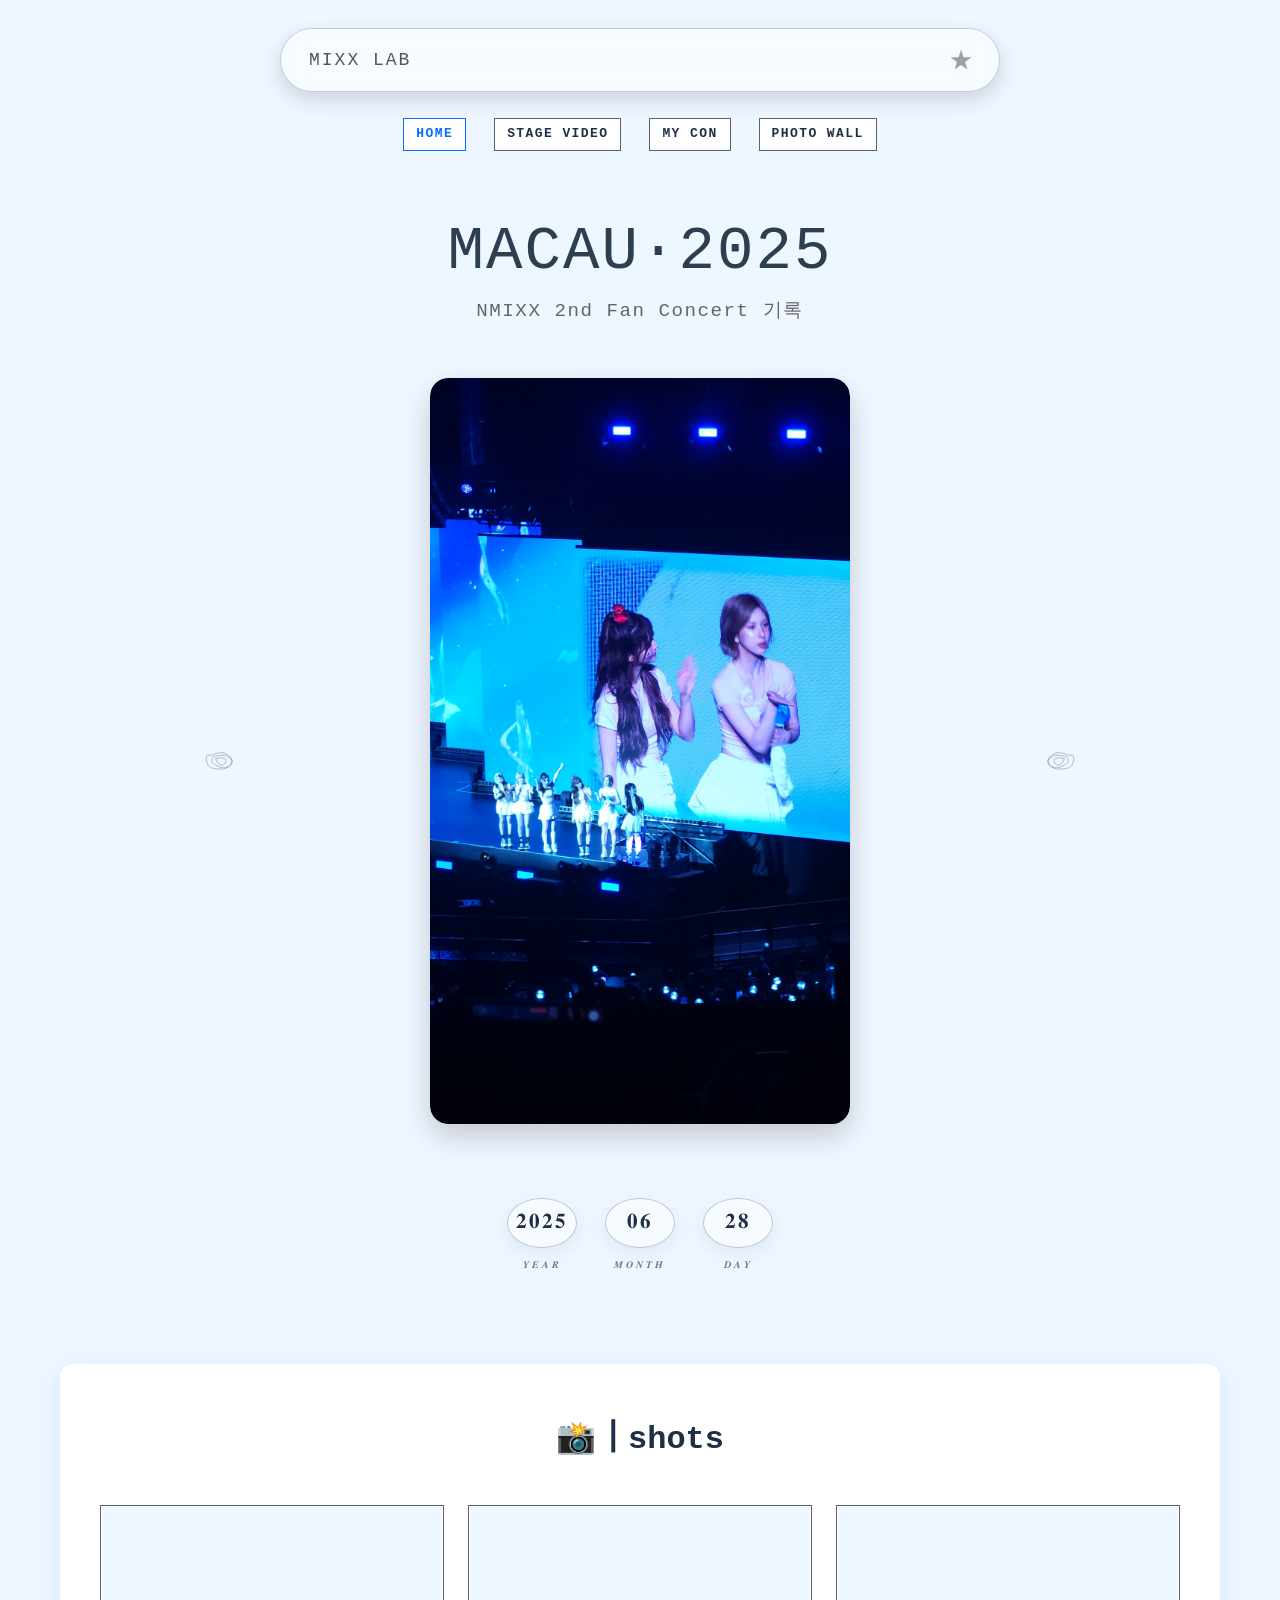
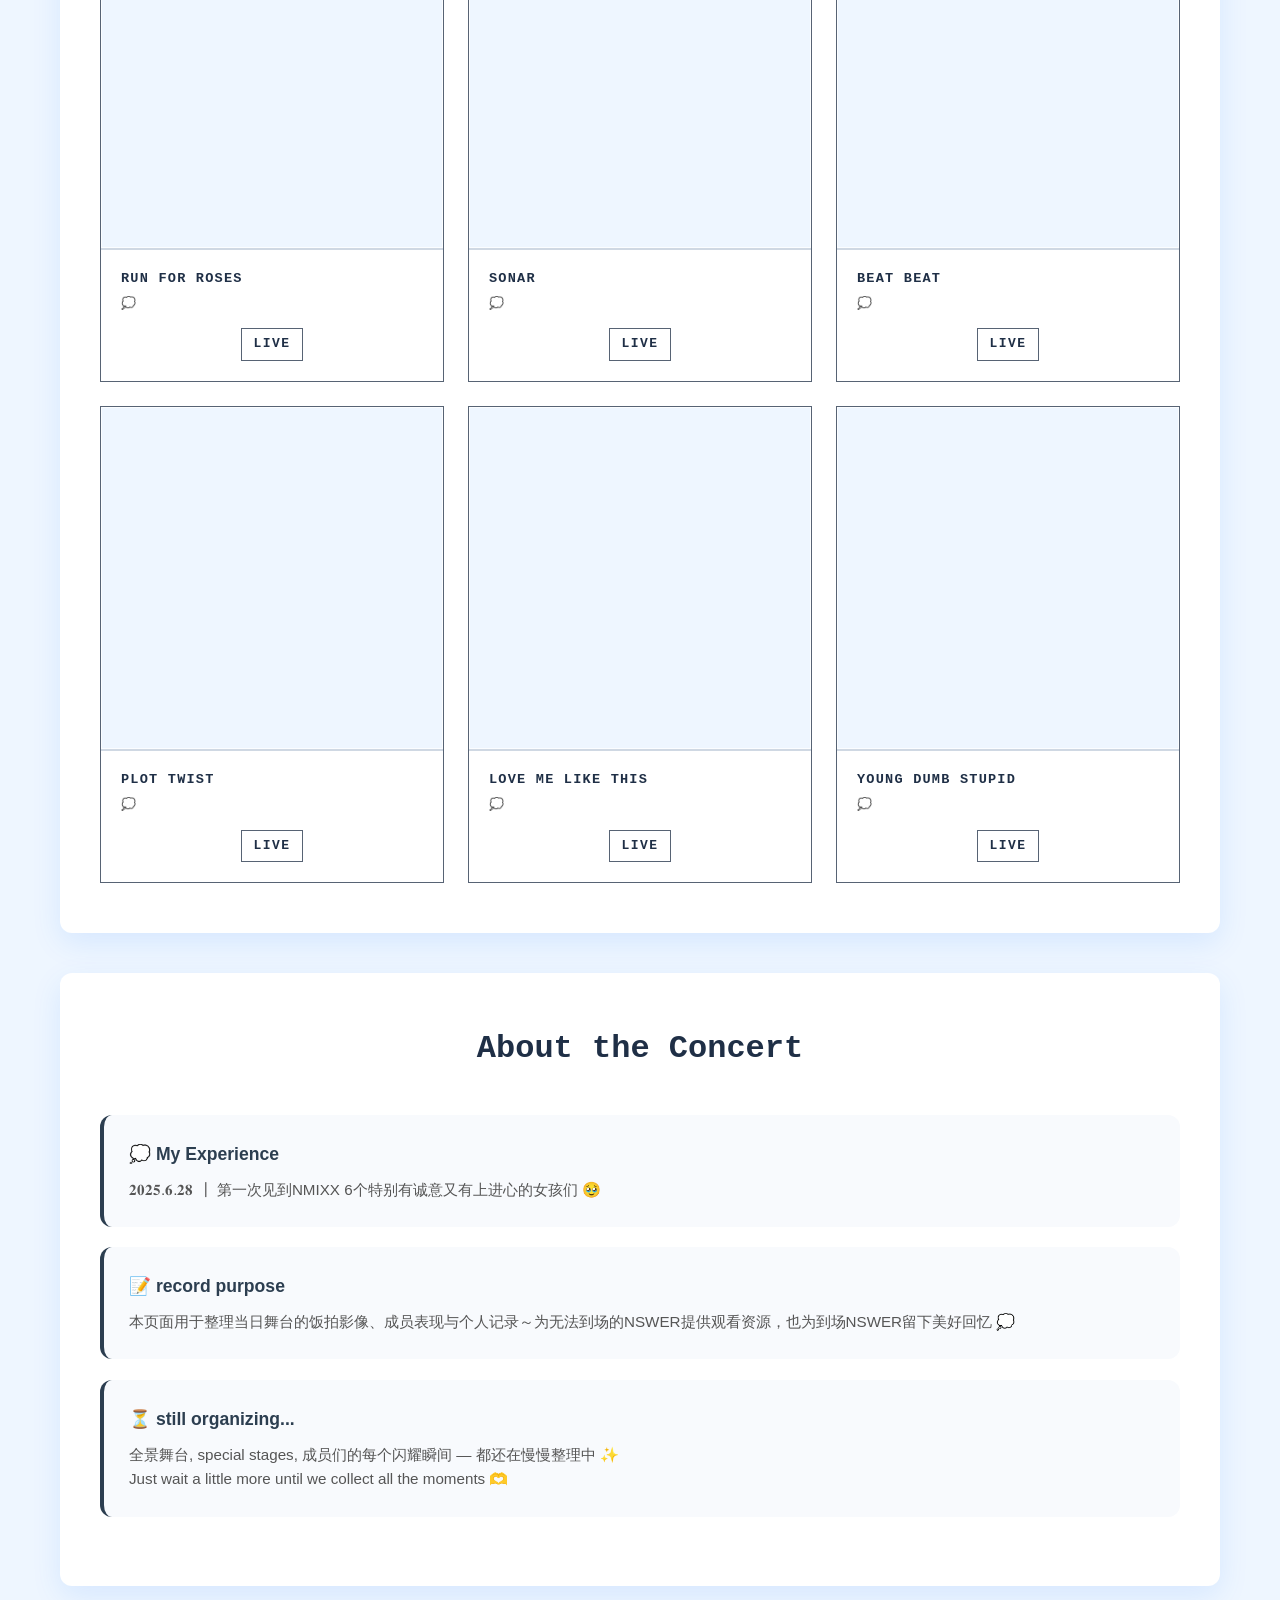
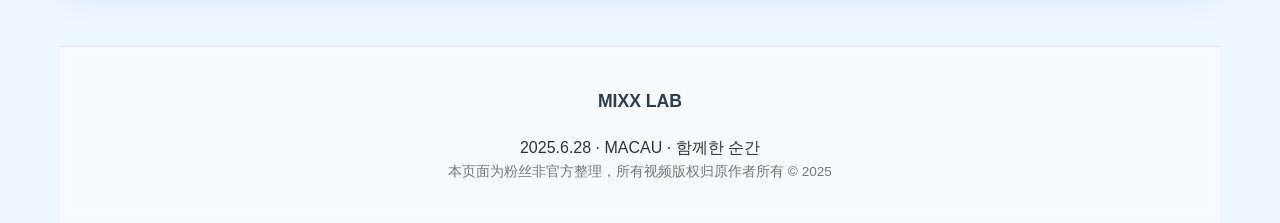
==== index.html @ 449053b1 "删除多余嵌套文件夹，文件已全部在根目录" ====
<!DOCTYPE html>
<html lang="zh-CN">
<head>
    <meta charset="UTF-8">
    <meta name="viewport" content="width=device-width, initial-scale=1.0">
    <meta name="description" content="NMIXX 2nd Fan Concert Macau 2025 - 饭拍影像记录">
    <title>NMIXX | 2nd Fan Concert Macau 2025 - 饭拍影像记录</title>
    <link rel="stylesheet" href="https://cdnjs.cloudflare.com/ajax/libs/font-awesome/6.4.0/css/all.min.css">
    <style>
       /* =========================
   ① 全局变量区（主题色 / 阴影 / 动画速度）
   作用：统一管理全站配色和常用参数
   改颜色、风格 → 先看这里
   ========================= */
:root {
    --primary-blue: #0b6cff;      /* 主蓝色（按钮 / 图标） */
    --secondary-blue: #39c6ff;    /* 辅助蓝（描边 / 高亮） */
    --light-blue: #eef6ff;        /* 页面背景浅蓝 */
    --dark-blue: #0847a3;         /* hover 深蓝 */
    --text-dark: #333;            /* 主文字色 */
    --text-medium: #555;          /* 次级文字 */
    --text-light: #777;           /* 说明文字 */
    --white: #ffffff;
    --gray-bg: #f8fafd;           /* 灰色卡片背景 */
    --border-radius: 12px;        /* 圆角统一值 */
    --box-shadow: 0 10px 30px rgba(11, 108, 255, 0.1);
    --transition: all 0.3s ease;  /* 动画统一速度 */
}

/* =========================
   ② 全局重置
   作用：清除浏览器默认 margin / padding
   ========================= */
* {
    margin: 0;
    padding: 0;
    box-sizing: border-box;
}

html {
    scroll-behavior: smooth;
}

/* =========================
   ③ 页面主容器
   作用：控制页面最大宽度 & 居中
   ========================= */
.container {
    max-width: 1200px;
    margin: 0 auto;
    padding: 0 20px;
}

/* =========================
   ④ body 基础样式
   作用：整站字体、背景色、行距
   ========================= */
body {
    font-family: "Segoe UI", "PingFang SC", "Microsoft YaHei", sans-serif;
    background-color: var(--light-blue);
    color: var(--text-dark);
    line-height: 1.6;
    overflow-x: hidden;
    -webkit-font-smoothing: antialiased;
    -moz-osx-font-smoothing: grayscale;
}

/* =========================
   ⑱ 顶部大图 Hero 区域
   对应 HTML：<div class="hero-nav">
   优化点：减少高度至120px, 移动端响应式调整
   ========================= */
.hero-nav {
    width: 100%;
    height: 120px;
    background-color: var(--light-blue);
    margin-bottom: -10px;
    display: flex;
    justify-content: center;
    align-items: center;
}

@media (max-width: 768px) {
    .hero-nav {
        height: 90px;
    }
}

@media (max-width: 480px) {
    .hero-nav {
        height: 80px;
    }
}

/* =========================
   ⑲ 图片里的"浏览器标题条"
   优化点：响应式宽度调整, 使用will-change优化动画性能
   ========================= */
.browser-bar {
    width: 720px;
    max-width: 90%;
    height: 64px;
    display: flex;
    align-items: center;
    justify-content: space-between;
    padding: 0 28px;
    background: rgba(255, 255, 255, 0.55);
    backdrop-filter: blur(14px);
    -webkit-backdrop-filter: blur(14px);
    border-radius: 999px;
    border: 1px solid rgba(120, 150, 190, 0.45);
    box-shadow:
        0 8px 20px rgba(0, 0, 0, 0.14),
        inset 0 1px 0 rgba(255, 255, 255, 0.65);
    position: relative;
    animation: bar-breathe 3s ease-in-out infinite;
    will-change: opacity, box-shadow;
}

@media (max-width: 768px) {
    .browser-bar {
        height: 56px;
        padding: 0 24px;
    }
}

@media (max-width: 480px) {
    .browser-bar {
        height: 48px;
        padding: 0 20px;
    }
}

.browser-bar::after {
    content: "★";
    font-size: 24px;
    position: absolute;
    right: 26px;
    top: 50%;
    transform: translateY(-50%);
    opacity: 0.55;
    color: #555;
    text-shadow:
        0 0 4px rgba(255,255,255,0.35),
        0 0 10px rgba(160,180,255,0.25);
    transition:
        opacity 0.18s ease,
        text-shadow 0.18s ease,
        filter 0.18s ease;
    will-change: opacity, text-shadow;
}

.browser-bar:hover::after {
    opacity: 0.95;
    filter: brightness(1.4) contrast(1.15);
    text-shadow:
        0 0 6px rgba(255,255,255,0.9),
        0 0 18px rgba(180,200,255,0.75);
}

.browser-text {
    font-family: 'Courier New', Consolas, monospace;
    font-size: 18px;
    letter-spacing: 2px;
    color: #555;
}

@media (max-width: 768px) {
    .browser-text {
        font-size: 16px;
        letter-spacing: 1.5px;
    }
}

@media (max-width: 480px) {
    .browser-text {
        font-size: 13px;
        letter-spacing: 1px;
    }
}

@keyframes bar-breathe {
    0% {
        opacity: 0.92;
        box-shadow:
            0 8px 20px rgba(0,0,0,0.15),
            inset 0 1px 0 rgba(255,255,255,0.6);
    }
    50% {
        opacity: 1;
        box-shadow:
            0 10px 28px rgba(0,0,0,0.22),
            inset 0 1px 0 rgba(255,255,255,0.8);
    }
    100% {
        opacity: 0.92;
        box-shadow:
            0 8px 20px rgba(0,0,0,0.15),
            inset 0 1px 0 rgba(255,255,255,0.6);
    }
}

/* =========================
   ⑥ 第二行导航栏（HOME / VIDEO / ABOUT）
   对应 HTML：<nav class="main-nav">
   优化点：添加sticky定位提高可用性, 简化冗余代码, 改进移动端交互
   ========================= */
.main-nav {
    width: 100%;
    background: transparent;          /* 彻底透明 */
    padding: 8px 0;
    position: sticky;
    top: 0;
    z-index: 100;
}

.nav-container {
    max-width: 800px;
    margin: 0 auto;
    padding: 0 20px;
}

.nav-menu {
    display: flex;
    justify-content: center;
    gap: 28px;
    list-style: none;
    margin: 0;
    padding: 0;
    flex-wrap: wrap;
}

@media (max-width: 768px) {
    .nav-menu {
        gap: 16px;
    }
}

@media (max-width: 480px) {
    .nav-menu {
        gap: 12px;
        justify-content: flex-start;
        overflow-x: auto;
        -webkit-overflow-scrolling: touch;
        padding: 0 8px;
    }
}

.nav-item {
    position: relative;
    flex-shrink: 0;
}

.nav-link {
    display: inline-block;
    min-width: 10px;
    text-align: center;
    padding: 5px 12px;
    font-family: 'Courier New', Consolas, monospace;
    font-weight: 600;
    font-size: 13px;
    letter-spacing: 1.4px;
    text-transform: uppercase;
    color: #1f2f46;
    background: #ffffff;  /* ← 这里改为纯白色 */
    border: 1px solid rgba(31, 47, 70, 0.75);
    border-radius: 0;
    text-decoration: none;
    transition:
        background 0.25s ease,
        box-shadow 0.25s ease,
        transform 0.15s ease;
    cursor: pointer;
    user-select: none;
}

@media (max-width: 768px) {
    .nav-link {
        padding: 4px 10px;
        font-size: 12px;
    }
}

@media (max-width: 480px) {
    .nav-link {
        padding: 4px 9px;
        font-size: 11px;
        letter-spacing: 1px;
    }
}

.nav-link:hover {
    background: #eef3f8;
    color: #1f2f46;
    box-shadow:
        inset 0 1px 0 rgba(255,255,255,0.7),
        0 2px 4px rgba(0,0,0,0.18);
}

.nav-link:active {
    transform: translateY(2px);
    box-shadow:
        inset 1px 1px 0 rgba(0,0,0,0.2),
        inset -1px -1px 0 rgba(255,255,255,0.8);
}

.nav-link.active {
    background: #ffffff;
    border-color: var(--primary-blue);
    color: var(--primary-blue);
}


/* =========================
   ⑧ 主标题区域（MACAU·2025）
   对应 HTML：<section class="main-title">
   优化点：调整padding响应式, 改进移动端字体大小
   ========================= */
.main-title {
    position: relative;
    text-align: center;
    padding: 60px 0 50px;
    margin-bottom: 40px;
    min-height: 80vh;   /* 保证至少占视口的 80% */
    font-family: 
        "Courier New",
        Consolas,
        "Microsoft YaHei UI",
        "PingFang SC",
        monospace;
}

@media (max-width: 768px) {
    .main-title {
        padding: 40px 0 30px;
        margin-bottom: 30px;
    }
}

@media (max-width: 480px) {
    .main-title {
        padding: 30px 0 25px;
        margin-bottom: 20px;
    }
}

/* MACAU2025 大标题 */
.main-title h1 {
    font-size: 3.8rem;
    margin-bottom: 10px;
    letter-spacing: 2px;
    color: #2c3e50;
    font-weight: 400;
    line-height: 1.1;
}

@media (max-width: 768px) {
    .main-title h1 {
        font-size: 2.8rem;
        letter-spacing: 1px;
    }
}

@media (max-width: 480px) {
    .main-title h1 {
        font-size: 2rem;
        letter-spacing: 0.5px;
    }
}

/* 副标题 */
.main-title h2 {
    font-size: 1.2rem;
    font-weight: 400;
    letter-spacing: 1.5px;
    color: #666;
}

@media (max-width: 768px) {
    .main-title h2 {
        font-size: 1rem;
        letter-spacing: 1px;
    }
}

@media (max-width: 480px) {
    .main-title h2 {
        font-size: 0.9rem;
        letter-spacing: 0.5px;
    }
}

/* ===== 标题区中间的情绪照片 ===== */
/* ===== 牌堆容器（原图比例自适应） ===== */
.title-photo {
    position: relative;
    width: 100%;
    max-width: 600px;          /* 最大宽度，可根据需要调整 */
    margin: 26px auto 34px;
    border-radius: 18px;
    background: rgba(255, 255, 255, 0.45);
    backdrop-filter: blur(4px);
    box-shadow: 0 12px 28px rgba(0, 0, 0, 0.18);
    overflow: visible;         /* 让卡片可以稍微溢出，更有层次 */
    /* 高度由图片比例自动撑开，不设固定值 */
}

/* ===== 每张卡片（牌） ===== */
.photo-card {
    position: absolute;
    top: 0;
    left: 0;
    width: 100%;
    height: auto;              /* 高度由宽度和图片比例决定 */
    border-radius: 18px;
    transition: transform 0.4s cubic-bezier(0.34, 1.56, 0.64, 1), 
                opacity 0.4s ease,
                box-shadow 0.4s ease;
    will-change: transform, opacity;
    box-shadow: 0 4px 12px rgba(0, 0, 0, 0.15);
    pointer-events: none;      /* 让点击穿透到按钮 */
    display: block;
    /* 图片比例由 img 自身决定，不裁剪 */
}

/* ===== 左右切换按钮 ===== */
.photo-nav-btn {
    position: absolute;
    top: 50%;
    transform: translateY(-50%);
    width: 50px;
    height: 80px;
    z-index: 20;
    cursor: pointer;
    background: transparent;
    border: none;
}
.left-btn { left: 5px; }
.right-btn { right: 5px; }

/* 按钮悬停反馈（可选） */
.photo-nav-btn:hover {
    background: rgba(255, 255, 255, 0.15);
    border-radius: 10px;
}

/* =========================
   ⑩ 日期展示（复古按键感）
   优化点：改为flex-wrap支持移动端折行
   ========================= */
.date-display {
    display: flex;
    justify-content: center;
    gap: 28px;
    margin-top: 40px;
    flex-wrap: wrap;
}

@media (max-width: 768px) {
    .date-display {
        gap: 20px;
        margin-top: 30px;
    }
}

@media (max-width: 480px) {
    .date-display {
        gap: 16px;
        margin-top: 20px;
    }
}

/* 单个日期块 */
.date-item {
    display: flex;
    flex-direction: column;
    align-items: center;
    font-family: 'Courier New', 'Consolas', monospace;
}

/* 数字按钮 */
.date-number {
    width: 70px;
    height: 50px;
    display: flex;
    align-items: center;
    justify-content: center;
    font-family: 'Courier New', Consolas, monospace;
    font-size: 1.3rem;           /* ✅ 改小一点，更精致 */
    font-weight: 400;            /* ✅ 更细，简约感 */
    letter-spacing: 2px;         /* ✅ 增加字间距 */
    color: #1f2f46;
    background: rgba(255, 255, 255, 0.55);
    border: 1.4px solid #b7c7d6;
    border-radius: 50%;
    box-shadow:
        0 6px 16px rgba(183, 199, 214, 0.25),
        inset 0 1px 0 rgba(255,255,255,0.7);
    transition:
        transform 0.25s ease,
        box-shadow 0.25s ease,
        background 0.25s ease;
    flex-shrink: 0;
    will-change: transform, box-shadow;
}

@media (max-width: 768px) {
    .date-number {
        width: 65px;
        height: 48px;
        font-size: 1.1rem;       /* ✅ 对应调整 */
    }
}

@media (max-width: 480px) {
    .date-number {         
        width: 60px;
        height: 45px;
        font-size: 0.9rem;       /* ✅ 对应调整 */
    }
} 

.date-number:hover {
    transform: scale(1.05);
    box-shadow:
        0 8px 20px rgba(183, 199, 214, 0.35),
        inset 0 1px 0 rgba(255,255,255,0.8);
}

.date-label {
    margin-top: 10px;
    font-family: 'Courier New', Consolas, monospace;
    font-size: 0.6rem;           /* ✅ 改小一点，更简约 */
    font-weight: 300;            /* ✅ 更细，和数字统一 */
    letter-spacing: 3px;         /* ✅ 保留宽松间距 */
    color: #6b7785;              /* ✅ 保持浅灰色，更柔和 */
}

@media (max-width: 768px) {
    .date-label {
        font-size: 0.55rem;      /* ✅ 对应调整 */
        letter-spacing: 2.5px;
    }
}

@media (max-width: 480px) {
    .date-label {
        font-size: 0.5rem;       /* ✅ 对应调整 */
        letter-spacing: 2px;
    }
}

/* =========================
   ⑪ 视频区域整体卡片
   对应 HTML：<section class="video-section">
   优化点：改进padding响应式, 优化移动端展示
   ========================= */
.video-section {
    background-color: var(--white);
    border-radius: var(--border-radius);
    padding: 50px 40px;
    margin: 40px 0;
    box-shadow: var(--box-shadow);
}

@media (max-width: 768px) {
    .video-section {
        padding: 40px 30px;
        margin: 30px 0;
    }
}

@media (max-width: 480px) {
    .video-section {
        padding: 30px 20px;
        margin: 20px 0;
        border-radius: 8px;
    }
}

/* 标题区 */
.section-header {
    text-align: center;
    margin-bottom: 40px;
}

@media (max-width: 768px) {
    .section-header {
        margin-bottom: 30px;
    }
}

@media (max-width: 480px) {
    .section-header {
        margin-bottom: 25px;
    }
}

.section-header h2 {
    font-family: 'Courier New', Consolas, monospace;  /* ✅ 新增 */
    font-size: 2rem;
    color: #1f2f46;        /* ✅ 改成和歌曲名一样的深灰蓝色 */
    margin-bottom: 15px;
    display: flex;
    align-items: center;
    justify-content: center;
    gap: 10px;
    flex-wrap: wrap;
}

@media (max-width: 768px) {
    .section-header h2 {
        font-size: 1.5rem;
    }
}

@media (max-width: 480px) {
    .section-header h2 {
        font-size: 1.2rem;
        gap: 8px;
    }
}

.section-header p {
    color: var(--text-light);
    max-width: 700px;
    margin: 0 auto;
    font-size: 0.95rem;
}

@media (max-width: 768px) {
    .section-header p {
        font-size: 0.9rem;
    }
}

@media (max-width: 480px) {
    .section-header p {
        font-size: 0.85rem;
    }
}

/* =========================
   ⑫ 新增：视频卡片列表九宫格布局
   优化点：PC端3列、768px以下2列、480px以下单列
   ========================= */
.video-list {
    display: grid;
    grid-template-columns: repeat(3, 1fr);
    gap: 24px;
    margin-top: 30px;
}

@media (max-width: 768px) {
    .video-list {
        grid-template-columns: repeat(2, 1fr);
        gap: 20px;
    }
}

@media (max-width: 480px) {
    .video-list {
        grid-template-columns: 1fr;
        gap: 16px;
    }
}

/* =========================
   ⑬ 新增：单个视频卡片 - 九宫格商品卡片风格
   优化点：顶部图片+悬浮播放按钮 + 文字内容 + 底部按钮
   ========================= */
/* ===== 卡片整体 ===== */
.video-card {
    background: #ffffff;
    border: 1px solid rgba(31, 47, 70, 0.75);
    border-radius: 0;
    overflow: hidden;
    box-shadow: none;
    transition: background 0.25s ease, box-shadow 0.25s ease;
    display: flex;
    flex-direction: column;
}

.video-card:hover {
    background: #f8fafd;
    box-shadow: inset 0 1px 0 rgba(255,255,255,0.7), 0 2px 4px rgba(0,0,0,0.18);
}

/* ===== 卡片封面（淡蓝像素韩系简约风） ===== */
.video-card-image {
    position: relative;
    width: 100%;
    padding-bottom: 100%;          /* 保持正方形 */
    background: #eef6ff;           /* 淡蓝色背景（和页面背景一致） */
    overflow: hidden;
    display: flex;
    align-items: center;
    justify-content: center;
    border-bottom: 2px solid rgba(31, 47, 70, 0.15); /* 像素感分割线 */
    box-shadow: inset 0 0 0 1px rgba(255,255,255,0.8); /* 内发光，增加层次 */
}

/* 隐藏原有的 img（占位图） */
.video-card-image img {
    display: none;
}

/* 用伪元素显示歌曲名称（韩系简约风格） */
.video-card-image::after {
    content: attr(data-title);      /* 从 HTML 的 data-title 属性读取 */
    font-family: 'Courier New', Consolas, monospace;
    font-size: 1.2rem;
    font-weight: 400;
    letter-spacing: 0.5px;
    color: #2c3e50;
    text-transform: uppercase;
    opacity: 0.7;
    padding: 8px 16px;
    border: 1.5px solid rgba(31, 47, 70, 0.2);
    border-radius: 0;              /* 直角，像素感 */
    background: rgba(255,255,255,0.5);
    box-shadow: 2px 2px 0 rgba(0,0,0,0.05);
    image-rendering: pixelated;    /* 像素感渲染（仅对图片有效，但留着无妨） */
}

.video-card-image::after {
    content: "";     /* 留空，不显示任何内容 */
    display: none;   /* 或者直接隐藏整个伪元素 */
}

/* ===== 卡片内容区 ===== */
.video-card-content {
    padding: 20px;
    flex-grow: 1;
    display: flex;
    flex-direction: column;
}

/* ===== 卡片标题（导航栏风格） ===== */
.video-card-title {
    font-family: 'Courier New', Consolas, monospace;
    font-size: 0.85rem;
    font-weight: 600;
    text-transform: uppercase;
    letter-spacing: 1.2px;
    color: #1f2f46;
    margin-bottom: 8px;
    line-height: 1.3;
}

/* ===== 卡片描述（导航栏副文本风格） ===== */
.video-card-desc {
    font-family: 'Courier New', Consolas, monospace;
    font-size: 0.75rem;
    color: #777;
    margin-bottom: 16px;
    flex-grow: 1;
    line-height: 1.4;
    letter-spacing: 0.5px;
}

/* ===== 底部按钮（和导航链接一致） ===== */
.video-link {
    display: inline-block;
    padding: 5px 12px;
    font-family: 'Courier New', Consolas, monospace;
    font-weight: 600;
    font-size: 13px;
    letter-spacing: 1.4px;
    text-transform: uppercase;
    color: #1f2f46;                 /* 导航栏默认文字颜色 */
    background: #ffffff;            /* 白色背景 */
    border: 1px solid rgba(31, 47, 70, 0.75);
    border-radius: 0;
    text-decoration: none;
    transition: background 0.25s ease, box-shadow 0.25s ease;
    cursor: pointer;
    user-select: none;
    text-align: center;
    align-self: center;             /* ✅ 改为居中 */
    width: auto;                    /* 自适应宽度 */
}

.video-link:hover {
    background: #eef3f8;            /* 悬停变灰，同导航 */
    color: #1f2f46;
    box-shadow: inset 0 1px 0 rgba(255,255,255,0.7), 0 2px 4px rgba(0,0,0,0.18);
}

.video-link:active {
    transform: translateY(2px);
    box-shadow: inset 1px 1px 0 rgba(0,0,0,0.2), inset -1px -1px 0 rgba(255,255,255,0.8);
}

/* ===== 移动端适配 ===== */
@media (max-width: 768px) {
    .video-card-title {
        font-size: 0.8rem;
    }
    .video-card-desc {
        font-size: 0.7rem;
    }
}

@media (max-width: 480px) {
    .video-card-title {
        font-size: 0.75rem;
    }
    .video-card-desc {
        font-size: 0.65rem;
    }
    .video-link {
        padding: 6px 14px;
        font-size: 0.8rem;
    }
}

/* =========================
   ⑮ 关于演出区域
   优化点：响应式padding和border-radius
   ========================= */
.about-section {
    background-color: var(--white);
    border-radius: var(--border-radius);
    padding: 50px 40px;
    margin: 40px 0;
    box-shadow: var(--box-shadow);
}

@media (max-width: 768px) {
    .about-section {
        padding: 40px 30px;
        margin: 30px 0;
    }
}

@media (max-width: 480px) {
    .about-section {
        padding: 30px 20px;
        margin: 20px 0;
        border-radius: 8px;
    }
}

.info-box {
    background: var(--gray-bg);
    border-radius: var(--border-radius);
    padding: 25px;
    margin: 20px 0;
    border-left: 4px solid #2c3e50;
    transition: var(--transition);
    will-change: transform, box-shadow;
}

@media (max-width: 768px) {
    .info-box {
        padding: 22px;
        margin: 18px 0;
    }
}

@media (max-width: 480px) {
    .info-box {
        padding: 20px;
        margin: 16px 0;
    }
}

.info-box:hover {
    box-shadow: 0 4px 12px rgba(44, 62, 80, 0.08);
    transform: translateX(2px);
}

.info-box h3 {
    color: #2c3e50;
    margin-bottom: 10px;
    font-size: 1.1rem;
}

@media (max-width: 768px) {
    .info-box h3 {
        font-size: 1.05rem;
    }
}

@media (max-width: 480px) {
    .info-box h3 {
        font-size: 1rem;
    }
}

.info-box p {
    color: var(--text-medium);
    font-size: 0.95rem;
    line-height: 1.6;
}

@media (max-width: 768px) {
    .info-box p {
        font-size: 0.93rem;
    }
}

@media (max-width: 480px) {
    .info-box p {
        font-size: 0.9rem;
    }
}

/* =========================
   ⑰ 页脚区域
   新增：改进样式与响应式设计
   ========================= */
footer {
    background: rgba(255, 255, 255, 0.55);
    backdrop-filter: blur(6px);
    -webkit-backdrop-filter: blur(6px);
    border-top: 1px solid rgba(0, 0, 0, 0.08);
    padding: 40px 0;
    margin-top: 60px;
}

@media (max-width: 768px) {
    footer {
        padding: 35px 0;
        margin-top: 50px;
    }
}

@media (max-width: 480px) {
    footer {
        padding: 30px 0;
        margin-top: 40px;
    }
}

.footer-content {
    max-width: 1200px;
    margin: 0 auto;
    padding: 0 20px;
    text-align: center;
}

.footer-content h3 {
    font-size: 1.1rem;
    color: #2c3e50;
    margin-bottom: 20px;
}

@media (max-width: 768px) {
    .footer-content h3 {
        font-size: 1.05rem;
        margin-bottom: 18px;
    }
}

@media (max-width: 480px) {
    .footer-content h3 {
        font-size: 1rem;
        margin-bottom: 15px;
    }
}

.footer-links {
    display: flex;
    justify-content: center;
    gap: 30px;
    margin-bottom: 20px;
    flex-wrap: wrap;
}

@media (max-width: 768px) {
    .footer-links {
        gap: 25px;
    }
}

@media (max-width: 480px) {
    .footer-links {
        gap: 20px;
    }
}

.footer-links a {
    color: var(--primary-blue);
    text-decoration: none;
    transition: var(--transition);
    font-size: 0.95rem;
}

.footer-links a:hover {
    color: var(--dark-blue);
    text-decoration: underline;
}

.copyright {
    color: var(--text-light);
    font-size: 0.85rem;
}

@media (max-width: 480px) {
    .copyright {
        font-size: 0.8rem;
    }
}

/* =========================
   ⑯ 备用动画（目前没用到）
   ========================= */
@keyframes blink {
    0%, 50% { opacity: 1; }
    51%, 100% { opacity: 0; }
}

@keyframes bubble-glow {
    0% {
        box-shadow: 
            0 0 15px rgba(168, 208, 230, 0.4),
            0 5px 20px rgba(168, 208, 230, 0.3),
            inset 0 0 30px rgba(168, 208, 230, 0.1);
    }
    100% {
        box-shadow: 
            0 0 20px rgba(168, 208, 230, 0.6),
            0 8px 25px rgba(168, 208, 230, 0.4),
            inset 0 0 40px rgba(168, 208, 230, 0.15);
    }
}

/* =========================
   ⑱ 性能优化
   新增：减少重排重绘, 支持用户reduce-motion偏好
   ========================= */
@media (prefers-reduced-motion: reduce) {
    * {
        animation-duration: 0.01ms !important;
        animation-iteration-count: 1 !important;
        transition-duration: 0.01ms !important;
    }
}

/* 暗黑模式支持 */
@media (prefers-color-scheme: dark) {
    body {
        background-color: #1a1a2e;
        color: #e0e0e0;
    }
    
    .video-section,
    .about-section {
        background-color: #2a2a3e;
    }
    
    .info-box {
        background-color: #333344;
    }
    
    .video-card {
        background-color: #2a2a3e;
    }

    .hidden {
    display: none !important;
    } 
}

/* ===== 外层容器 ===== */
.photo-wrapper {
    display: flex;
    align-items: center;
    justify-content: center;
    gap: -20px;              /* ✅ 负值让翅膀嵌入图片边缘，更贴合 */
    max-width: 900px;
    margin: 26px auto 34px;
    position: relative;
}

/* ===== 图片容器 ===== */
.title-photo {
    flex-shrink: 0;
    max-width: 420px;
    border-radius: 18px;
    overflow: hidden;
    box-shadow: 0 12px 28px rgba(0, 0, 0, 0.18);
}

.title-photo img {
    display: block;
    width: 100%;
    height: auto;
}

/* ===== 左右翅膀（独立按钮） ===== */
.wing-btn {
    width: 180px;            /* 控制翅膀大小，可调 */
    height: auto;
    flex-shrink: 0;
    cursor: pointer;
    opacity: 0.75;
    transition: transform 0.25s ease, opacity 0.25s ease, filter 0.25s ease;
}

/* 悬停效果：放大 + 变亮 + 发光 */
.wing-btn:hover {
    transform: scale(1.1);
    opacity: 1;
    filter: drop-shadow(0 0 12px rgba(31, 47, 70, 0.4));
}

/* 点击效果：下沉 */
.wing-btn:active {
    transform: scale(0.92);
    opacity: 0.6;
}

/* 左翅膀可以加一点专属效果（可选） */
.wing-left:hover {
    transform: scale(1.1) translateX(-4px);
}

/* 右翅膀可以加一点专属效果（可选） */
.wing-right:hover {
    transform: scale(1.1) translateX(4px);
}

.video-card-image img,
.video-card-image .video-play-button {
    display: none !important;
}

    </style>
</head>
<body>

    <!-- === 顶部两行导航 === -->
    
    <!-- 第一行：浏览器条导航 -->
    <div class="hero-nav">
        <div class="browser-bar">
            <span class="browser-text">MIXX LAB</span>
        </div>
    </div>

    <!-- 第二行：导航链接 -->
    <nav class="main-nav">
        <div class="nav-container">
            <ul class="nav-menu">
<li class="nav-item"><a href="#" class="nav-link active" data-section="home">HOME</a></li>                <li class="nav-item"><a href="#videos" class="nav-link" data-section="videos">STAGE VIDEO</a></li>
                <li class="nav-item"><a href="#about" class="nav-link" data-section="about">MY CON</a></li>
                <li class="nav-item"><a href="#home" class="nav-link" data-section="gallery">PHOTO WALL</a></li>
            </ul>
        </div>
    </nav>

<div class="container">
        <!-- 主标题区域 -->
        <section class="main-title" id="home">

            <h1>MACAU·2025</h1>
            <h2>NMIXX 2nd Fan Concert 기록</h2> 

<!-- 外层容器：左翅膀 + 图片 + 右翅膀 -->
<div class="photo-wrapper">
    <!-- 左翅膀：点击上一张 -->
    <svg class="wing-btn wing-left" viewBox="0 0 500 90" onclick="prevImage()">
        <g stroke="#1f2f46" fill="none" stroke-width="1.2" opacity="0.9">
            <path d="M 60,45 C 70,40 80,38 90,38 C 100,40 110,45 115,55 C 117,65 113,75 103,80 C 90,85 70,85 55,78 C 45,68 43,55 47,45 Z" />
            <path d="M 65,50 C 75,47 85,45 95,45 C 105,47 113,53 118,60 C 118,70 110,76 98,80 C 83,80 68,73 60,63 C 60,53 65,50 65,50 Z" />
            <path d="M 70,55 C 80,52 90,52 98,55 C 103,62 98,70 90,73 C 80,71 73,65 73,58 Z" />
        </g>
    </svg>

<div class="title-photo" id="photoStack">
    <!-- 左右透明切换按钮 -->
    <div class="photo-nav-btn left-btn" onclick="prevImage()"></div>
    <div class="photo-nav-btn right-btn" onclick="nextImage()"></div>
    <!-- 卡片由 JavaScript 动态生成，无需写 img -->
</div>

    <!-- 右翅膀：点击下一张 -->
    <svg class="wing-btn wing-right" viewBox="0 0 500 90" onclick="nextImage()">
        <!-- 直接把左翅膀的 path 复制过来，再用 transform 镜像 -->
        <g stroke="#1f2f46" fill="none" stroke-width="1.2" opacity="0.9" transform="translate(500,0) scale(-1,1)">
            <path d="M 60,45 C 70,40 80,38 90,38 C 100,40 110,45 115,55 C 117,65 113,75 103,80 C 90,85 70,85 55,78 C 45,68 43,55 47,45 Z" />
            <path d="M 65,50 C 75,47 85,45 95,45 C 105,47 113,53 118,60 C 118,70 110,76 98,80 C 83,80 68,73 60,63 C 60,53 65,50 65,50 Z" />
            <path d="M 70,55 C 80,52 90,52 98,55 C 103,62 98,70 90,73 C 80,71 73,65 73,58 Z" />
        </g>
    </svg>
</div>

            <!-- 日期展示 -->
            <div class="date-display">
                <div class="date-item">
                    <span class="date-number">𝟐𝟎𝟐𝟓</span>
                    <span class="date-label">𝒀𝑬𝑨𝑹</span>
                </div>
                <div class="date-item">
                    <span class="date-number">𝟎𝟔</span>
                    <span class="date-label">𝑴𝑶𝑵𝑻𝑯</span>
                </div>
                <div class="date-item">
                    <span class="date-number">𝟐𝟖</span>
                    <span class="date-label">𝑫𝑨𝒀</span>
                </div>
            </div>
        </section>
        
        <!-- 新增：视频区域 - 九宫格卡片布局 -->
        <!-- 修改说明：
            1. 改造grid布局：PC端3列、768px以下2列、480px以下单列
            2. 卡片结构改为：顶部图片+悬浮播放按钮 + 中间标题和描述 + 底部按钮
            3. 包含全部19首歌曲
            4. 保留原有导航和主色系，只改布局和卡片样式
        -->
        <section class="video-section" id="videos">
            <div class="section-header">
                <h2>📸┃shots</h2>
            </div>
            
            <!-- 九宫格卡片容器：PC端3列 -->
<div class="video-list">
    <!-- 第1首：Run For Roses -->
    <div class="video-card">
        <div class="video-card-image">
            <img src="https://via.placeholder.com/300x300?text=Run+For+Roses" alt="Run For Roses">
        </div>
        <div class="video-card-content">
            <h3 class="video-card-title">Run For Roses</h3>
            <p class="video-card-desc">💭</p>
            <a href="purchase.html?track=1" target="_blank" class="video-link">LIVE</a>
        </div>
    </div>

    <!-- 第2首：Sonar -->
    <div class="video-card">
        <div class="video-card-image">
            <img src="https://via.placeholder.com/300x300?text=Sonar" alt="Sonar">
        </div>
        <div class="video-card-content">
            <h3 class="video-card-title">Sonar</h3>
            <p class="video-card-desc">💭</p>
            <a href="purchase.html?track=2" target="_blank" class="video-link">LIVE</a>
        </div>
    </div>

    <!-- 第3首：Beat Beat -->
    <div class="video-card">
        <div class="video-card-image">
            <img src="https://via.placeholder.com/300x300?text=Beat+Beat" alt="Beat Beat">
        </div>
        <div class="video-card-content">
            <h3 class="video-card-title">Beat Beat</h3>
            <p class="video-card-desc">💭</p>
            <a href="purchase.html?track=3" target="_blank" class="video-link">LIVE</a>
        </div>
    </div>

    <!-- 第4首：Plot Twist -->
    <div class="video-card">
        <div class="video-card-image">
            <img src="https://via.placeholder.com/300x300?text=Plot+Twist" alt="Plot Twist">
        </div>
        <div class="video-card-content">
            <h3 class="video-card-title">Plot Twist</h3>
            <p class="video-card-desc">💭</p>
            <a href="purchase.html?track=4" target="_blank" class="video-link">LIVE</a>
        </div>
    </div>

    <!-- 第5首：Love Me Like This -->
    <div class="video-card">
        <div class="video-card-image">
            <img src="https://via.placeholder.com/300x300?text=Love+Me+Like+This" alt="Love Me Like This">
        </div>
        <div class="video-card-content">
            <h3 class="video-card-title">Love Me Like This</h3>
            <p class="video-card-desc">💭</p>
            <a href="purchase.html?track=5" target="_blank" class="video-link">LIVE</a>
        </div>
    </div>

    <!-- 第6首：Young Dumb Stupid -->
    <div class="video-card">
        <div class="video-card-image">
            <img src="https://via.placeholder.com/300x300?text=Young+Dumb+Stupid" alt="Young Dumb Stupid">
        </div>
        <div class="video-card-content">
            <h3 class="video-card-title">Young Dumb Stupid</h3>
            <p class="video-card-desc">💭</p>
            <a href="purchase.html?track=6" target="_blank" class="video-link">LIVE</a>
        </div>
    </div>
</div>
        </section>
        
        <!-- 关于演出区域 -->
        <section class="about-section" id="about">
            <div class="section-header">
                <h2>About the Concert</h2>
            </div>
            
            <div class="info-box">
                <h3>💭 My Experience</h3>
                <p>𝟐𝟎𝟐𝟓.𝟔.𝟐𝟖 ┃ 第一次见到NMIXX 6个特别有诚意又有上进心的女孩们 🥹 </p>
            </div>
            
            <div class="info-box">
                <h3>📝 record purpose</h3>
                <p>本页面用于整理当日舞台的饭拍影像、成员表现与个人记录～为无法到场的NSWER提供观看资源，也为到场NSWER留下美好回忆 💭</p>
            </div>
            
            <div class="info-box">
                <h3>⏳ still organizing...</h3>
                <p>全景舞台, special stages, 成员们的每个闪耀瞬间 — 都还在慢慢整理中 ✨<br>Just wait a little more until we collect all the moments 🫶</p>            </div>
        </section>
        
        <!-- 页脚 -->
        <footer>
            <div class="footer-content">
                <h3>MIXX LAB</h3>
                <p>2025.6.28 · MACAU · 함께한 순간</p>
                <p class="copyright">本页面为粉丝非官方整理，所有视频版权归原作者所有 © 2025</p>
            </div>
        </footer>
    </div>

<script>
    // ===== 强制 HOME 高亮（页面加载时） =====
    (function() {
        // 先清除所有 active
        document.querySelectorAll('.nav-link').forEach(link => {
            link.classList.remove('active');
        });
        // 给 HOME 加上 active
        document.querySelector('.nav-link[data-section="home"]')?.classList.add('active');
    })();

    // ===== 导航链接活跃状态更新（使用 data-section 匹配） =====
    (function() {
        const navLinks = document.querySelectorAll('.nav-link');
        const sections = document.querySelectorAll('section[id]');

        // 处理导航链接点击
        navLinks.forEach(link => {
            link.addEventListener('click', function(e) {
                navLinks.forEach(l => l.classList.remove('active'));
                this.classList.add('active');
            });
        });

        // 使用 Intersection Observer 滚动监听
        if ('IntersectionObserver' in window) {
            const observerOptions = {
            threshold: 0.3
            };

            const observer = new IntersectionObserver((entries) => {
                entries.forEach(entry => {
                    if (entry.isIntersecting) {
                        navLinks.forEach(link => {
                            link.classList.remove('active');
                            // ✅ 用 data-section 匹配
                            if (link.getAttribute('data-section') === entry.target.getAttribute('id')) {
                                link.classList.add('active');
                            }
                        });
                    }
                });
            }, observerOptions);

            sections.forEach(section => observer.observe(section));
        } else {
            // 降级方案：传统滚动监听
            window.addEventListener('scroll', updateActiveLink, { passive: true });
        }

        function updateActiveLink() {
            const scrollY = window.scrollY;
            
            sections.forEach(section => {
                const sectionTop = section.offsetTop;
                const sectionHeight = section.clientHeight;
                
                if (scrollY >= sectionTop - 200 && scrollY < sectionTop + sectionHeight) {
                    navLinks.forEach(link => link.classList.remove('active'));
                    // ✅ 用 data-section 匹配
                    document.querySelector(`a[data-section="${section.getAttribute('id')}"]`)?.classList.add('active');
                }
            });
        }
    })();
</script>
    
    <script>
    // ===== 图片切换功能 =====
    // ===== 图片列表 =====
const imageList = [
    '20250628_213715.jpg',
    '20250628_213730.jpg',
    '20250628_212622.jpg',
    '20250628_212720.jpg',
    '20250628_212508.jpg',

];
let currentIndex = 0;

const container = document.getElementById('photoStack');
let cards = [];
const MAX_VISIBLE = 5;          // 叠放卡片数量（等于图片总数）

// ===== 初始化卡片 =====
function initCards() {
    // 保留按钮
    const buttons = container.querySelectorAll('.photo-nav-btn');
    container.innerHTML = '';
    buttons.forEach(btn => container.appendChild(btn));

    // 创建卡片
    for (let i = 0; i < MAX_VISIBLE; i++) {
        const img = document.createElement('img');
        img.className = 'photo-card';
        img.draggable = false;
        img.style.width = '100%';
        img.style.height = 'auto';
        container.appendChild(img);
        cards.push(img);
    }
    updateCards();
}

// ===== 更新所有卡片 =====
function updateCards() {
    const total = imageList.length;
    if (total === 0) return;

    for (let i = 0; i < MAX_VISIBLE; i++) {
        const imgIndex = (currentIndex - i + total) % total;
        const card = cards[i];
        card.src = imageList[imgIndex];

        // 🃏 打牌感参数（调大偏移和旋转）
        const offsetX = i * 25;      // 向右露出 25px（原来12）
        const offsetY = i * 18;      // 向下露出 18px（原来8）
        const rotate = i * 4;        // 每张旋转 4°（原来1.8）
        const scale = 1 - i * 0.05;  // 逐层缩小 5%（原来2.5%）

        card.style.transform = `translate(${offsetX}px, ${offsetY}px) rotate(${rotate}deg) scale(${scale})`;
        card.style.zIndex = MAX_VISIBLE - i;
        card.style.opacity = 1 - i * 0.15;  // 透明度递减保留
        card.style.boxShadow = i === 0 
            ? '0 8px 25px rgba(0,0,0,0.3)' 
            : '0 4px 12px rgba(0,0,0,0.1)';
    }

    // 动态设置容器高度（保持不变）
    const firstCard = cards[0];
    if (firstCard) {
        const setHeight = () => {
            container.style.height = firstCard.offsetHeight + 'px';
        };
        if (firstCard.complete && firstCard.naturalHeight) {
            setHeight();
        } else {
            firstCard.onload = setHeight;
        }
        setTimeout(setHeight, 200);
    }
}

// ===== 上一张 =====
function prevImage() {
    if (imageList.length === 0) return;
    currentIndex = (currentIndex - 1 + imageList.length) % imageList.length;
    cards.forEach(card => card.style.transition = 'transform 0.3s ease, opacity 0.3s ease');
    updateCards();
    setTimeout(() => {
        cards.forEach(card => card.style.transition = 'transform 0.4s cubic-bezier(0.34, 1.56, 0.64, 1), opacity 0.4s ease');
    }, 300);
}

// ===== 下一张 =====
function nextImage() {
    if (imageList.length === 0) return;
    currentIndex = (currentIndex + 1) % imageList.length;
    cards.forEach(card => card.style.transition = 'transform 0.3s ease, opacity 0.3s ease');
    updateCards();
    setTimeout(() => {
        cards.forEach(card => card.style.transition = 'transform 0.4s cubic-bezier(0.34, 1.56, 0.64, 1), opacity 0.4s ease');
    }, 300);
}

// ===== 键盘左右键 =====
document.addEventListener('keydown', function(e) {
    if (e.key === 'ArrowLeft') prevImage();
    if (e.key === 'ArrowRight') nextImage();
});

// ===== 窗口改变时重新计算（可选） =====
let resizeTimer;
window.addEventListener('resize', function() {
    clearTimeout(resizeTimer);
    resizeTimer = setTimeout(() => updateCards(), 200);
});

// ===== 暴露函数给 HTML onclick =====
window.prevImage = prevImage;
window.nextImage = nextImage;

// ===== 启动 =====
initCards();
</script>
</body>
</html>
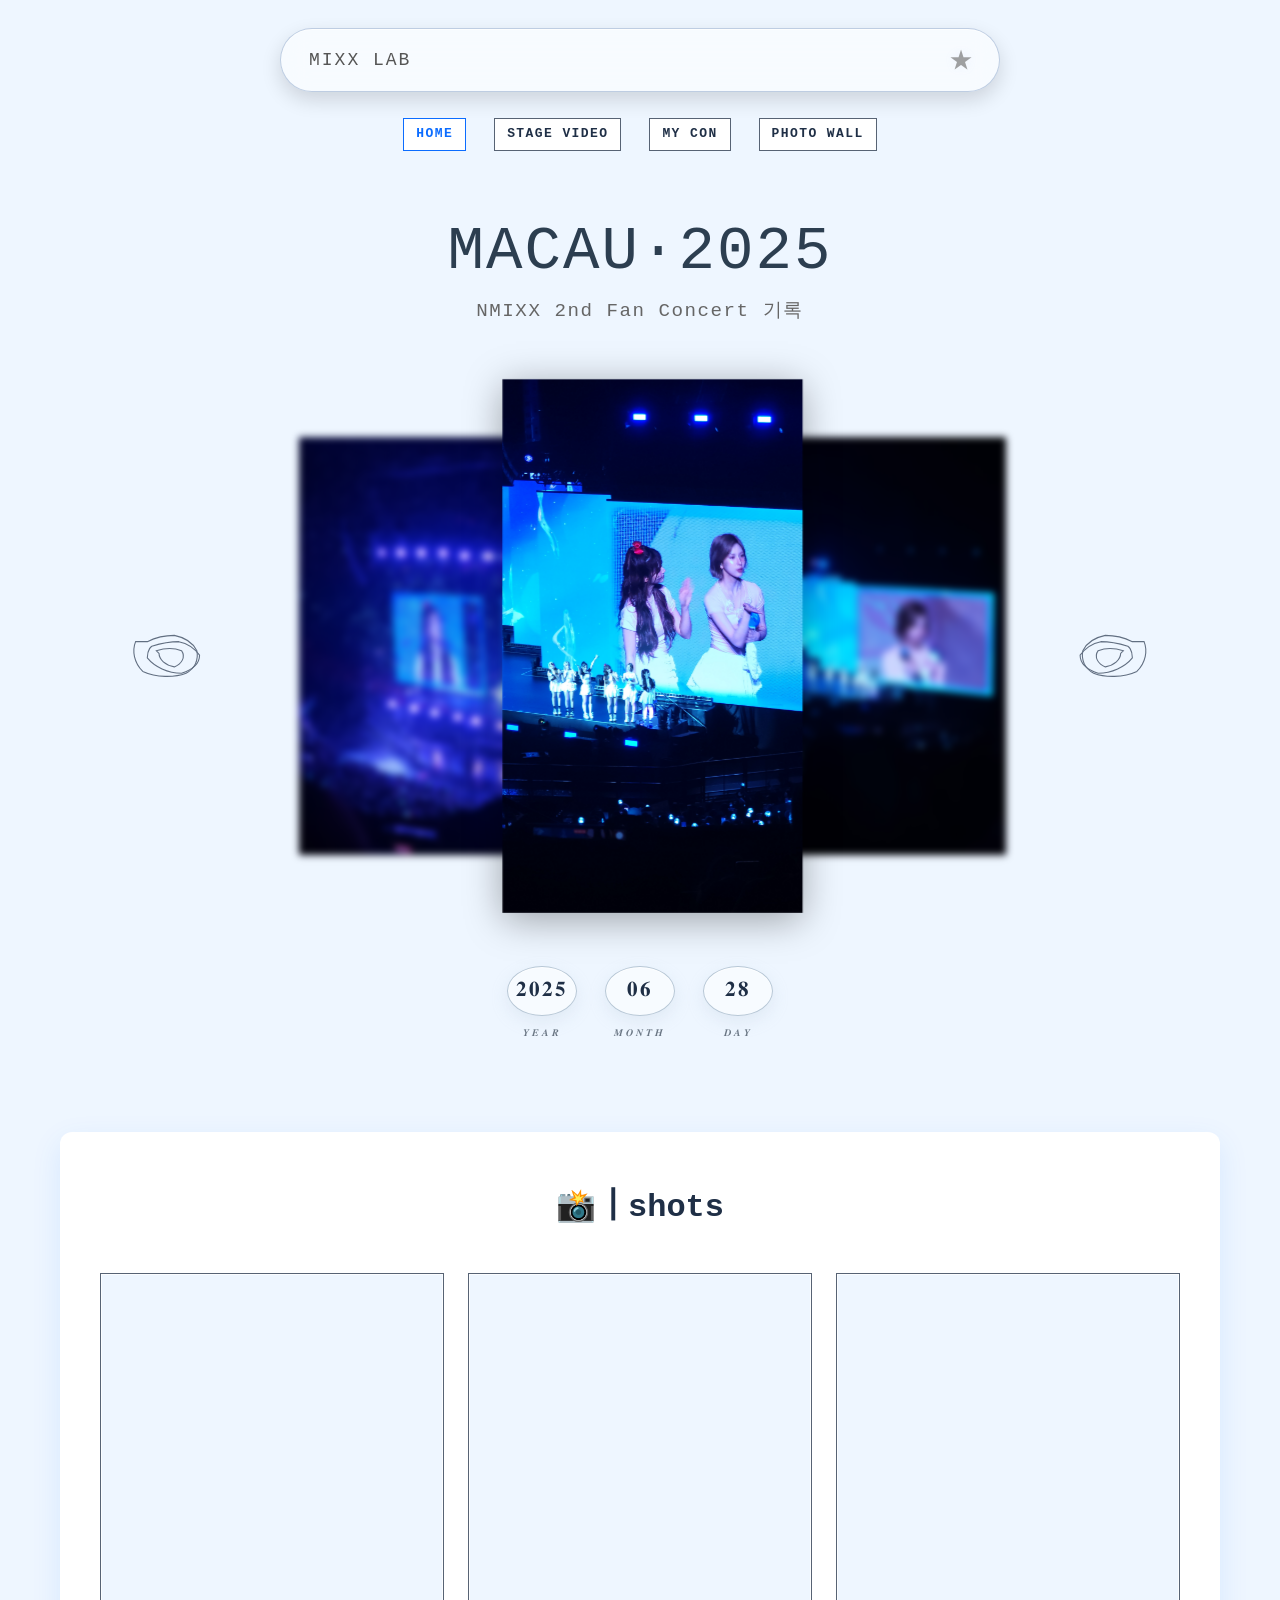
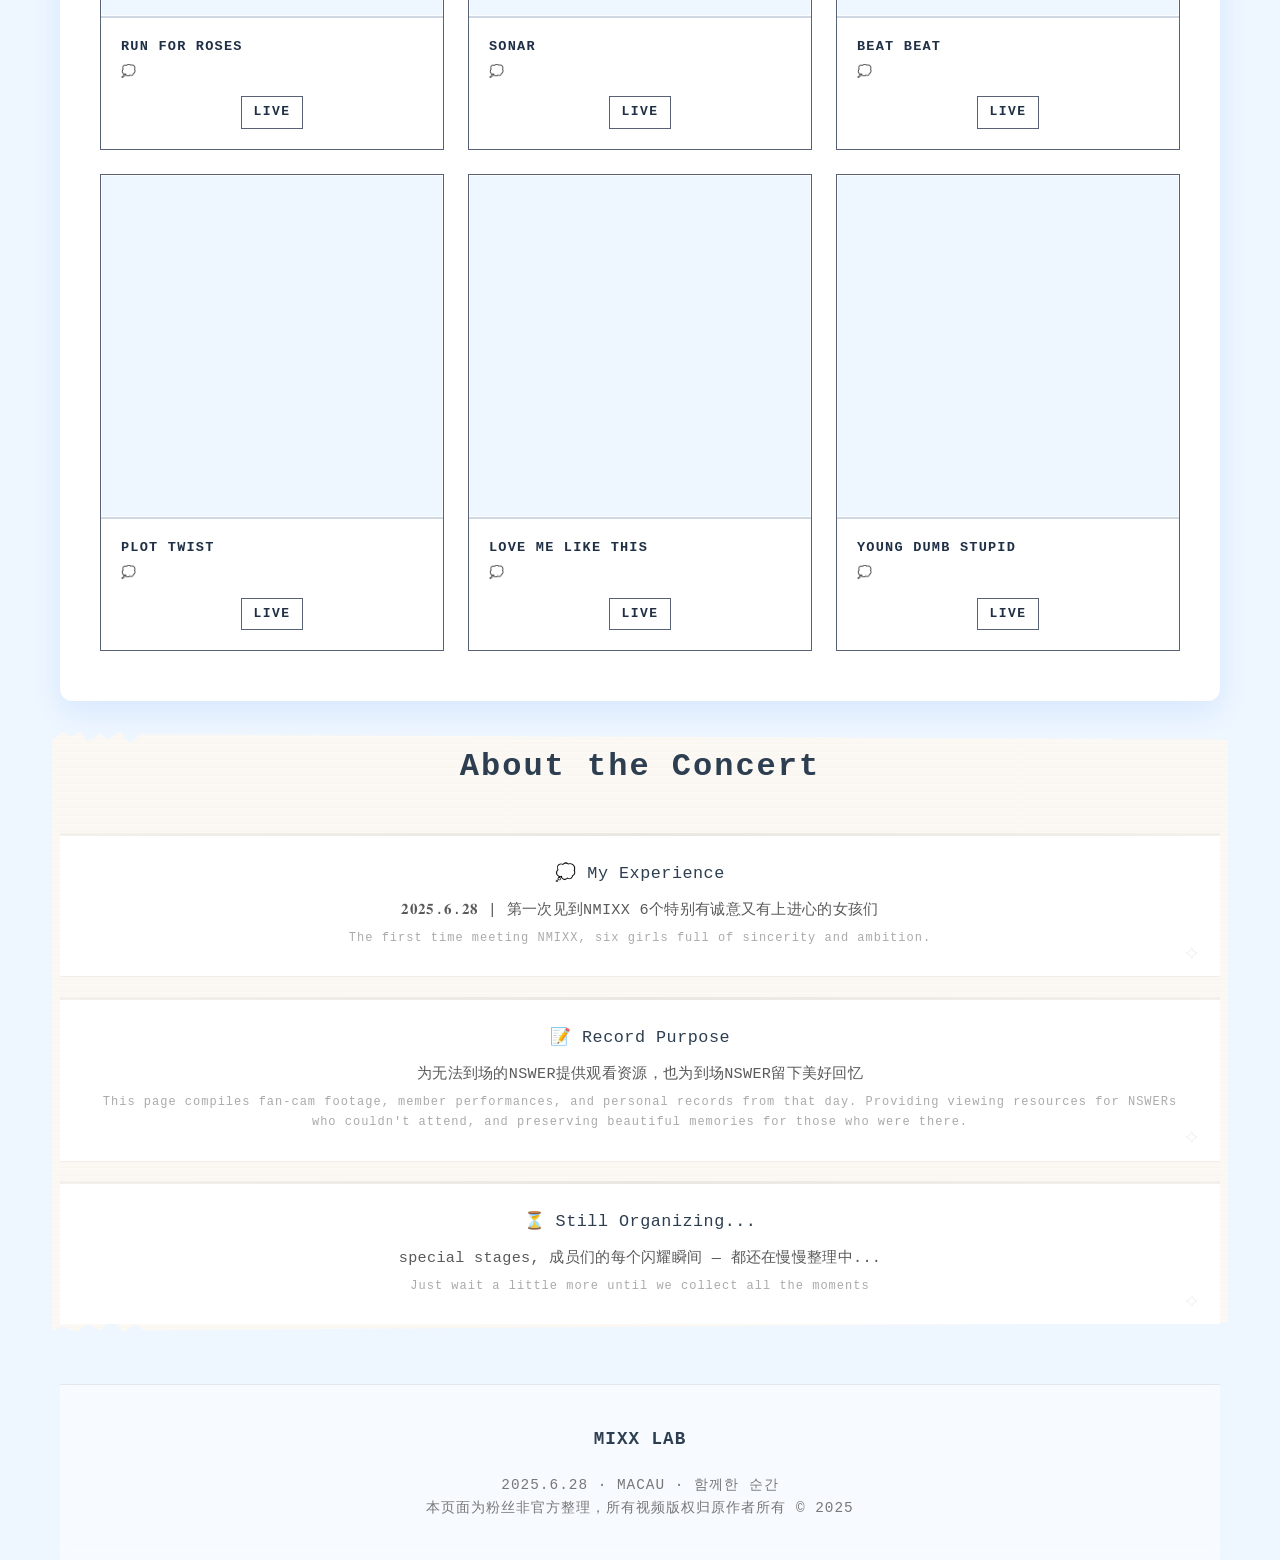
==== commit 153aa91a: "Merge branch 'main' of https://github.com/zhidao111-svg/gh-html-nmixx-concert-page" ====
--- a/index.html
+++ b/index.html
@@ -113,8 +113,8 @@
         0 8px 20px rgba(0, 0, 0, 0.14),
         inset 0 1px 0 rgba(255, 255, 255, 0.65);
     position: relative;
-    animation: bar-breathe 3s ease-in-out infinite;
-    will-change: opacity, box-shadow;
+    animation: bar-breathe 4s ease-in-out infinite;
+    will-change: opacity, box-shadow, transform;     /* 增加 transform */
 }
 
 @media (max-width: 768px) {
@@ -180,25 +180,12 @@
 }
 
 @keyframes bar-breathe {
-    0% {
-        opacity: 0.92;
-        box-shadow:
-            0 8px 20px rgba(0,0,0,0.15),
-            inset 0 1px 0 rgba(255,255,255,0.6);
-    }
-    50% {
-        opacity: 1;
-        box-shadow:
-            0 10px 28px rgba(0,0,0,0.22),
-            inset 0 1px 0 rgba(255,255,255,0.8);
-    }
-    100% {
-        opacity: 0.92;
-        box-shadow:
-            0 8px 20px rgba(0,0,0,0.15),
-            inset 0 1px 0 rgba(255,255,255,0.6);
-    }
-}
+    0%   { opacity: 0.88; box-shadow: 0 8px 20px rgba(0,0,0,0.08); transform: scale(1) translateY(0); }
+    50%  { opacity: 1; box-shadow: 0 12px 32px rgba(0,0,0,0.14); transform: scale(1.01) translateY(-2px); }
+    100% { opacity: 0.88; box-shadow: 0 8px 20px rgba(0,0,0,0.08); transform: scale(1) translateY(0); }
+}
+
+
 
 /* =========================
    ⑥ 第二行导航栏（HOME / VIDEO / ABOUT）
@@ -212,6 +199,7 @@
     position: sticky;
     top: 0;
     z-index: 100;
+    animation: nav-breathe 5s ease-in-out infinite;   
 }
 
 .nav-container {
@@ -390,37 +378,103 @@
     }
 }
 
-/* ===== 标题区中间的情绪照片 ===== */
-/* ===== 牌堆容器（原图比例自适应） ===== */
+/* 拍立得拼贴容器 - 必须用 position:relative + padding-bottom 撑高 */
+/* ===== 照片墙外层 ===== */
+.photo-wrapper {
+    display: flex;
+    align-items: center;
+    justify-content: center;
+    gap: 12px;                    /* 翅膀与照片间距 */
+    max-width: 1100px;            /* 整体变宽，容纳翅膀 */
+    margin: 80px auto;
+    padding: 0 15px;
+}
+
+/* ===== 照片墙容器 — 固定高度，让图片撑满 ===== */
 .title-photo {
-    position: relative;
-    width: 100%;
-    max-width: 600px;          /* 最大宽度，可根据需要调整 */
-    margin: 26px auto 34px;
-    border-radius: 18px;
-    background: rgba(255, 255, 255, 0.45);
-    backdrop-filter: blur(4px);
-    box-shadow: 0 12px 28px rgba(0, 0, 0, 0.18);
-    overflow: visible;         /* 让卡片可以稍微溢出，更有层次 */
-    /* 高度由图片比例自动撑开，不设固定值 */
-}
-
-/* ===== 每张卡片（牌） ===== */
+    display: flex;
+    flex-direction: row;
+    align-items: center;
+    justify-content: center;
+    gap: 0;
+    width: 78%;
+    max-width: 880px;
+    height: 480px;
+    padding: 8px 12px;
+    background: transparent;    /* ✅ 改成透明，或删掉这一行 */
+    border-radius: 6px;
+    box-sizing: border-box;
+}
+
+/* ===== 所有图片 — 高度由容器决定 ===== */
 .photo-card {
-    position: absolute;
-    top: 0;
-    left: 0;
-    width: 100%;
-    height: auto;              /* 高度由宽度和图片比例决定 */
-    border-radius: 18px;
-    transition: transform 0.4s cubic-bezier(0.34, 1.56, 0.64, 1), 
-                opacity 0.4s ease,
-                box-shadow 0.4s ease;
-    will-change: transform, opacity;
-    box-shadow: 0 4px 12px rgba(0, 0, 0, 0.15);
-    pointer-events: none;      /* 让点击穿透到按钮 */
-    display: block;
-    /* 图片比例由 img 自身决定，不裁剪 */
+    height: 100%;
+    width: auto;
+    object-fit: contain;
+    border: none;
+    border-radius: 0;
+    background: transparent;      /* ✅ 添加这一行，去掉白色背景 */
+    transition: all 0.4s ease;
+    flex-shrink: 0;
+    flex-grow: 0;
+    margin-right: -25px;
+    transition: opacity 0.4s ease, transform 0.4s ease;
+    opacity: 1;
+}
+
+/* ===== 左右子图（三图方案） ===== */
+.photo-card.thumb-l,
+.photo-card.thumb-r {
+    filter: blur(4px);           /* 虚化程度，可调 */
+    opacity: 1;
+    transform: scale(0.9);
+    box-shadow: 0 2px 8px rgba(0,0,0,0.08);
+    z-index: 1;
+}
+
+/* ===== 主图 ===== */
+.photo-card.main {
+    filter: blur(0);
+    opacity: 1;
+    transform: scale(1.15);
+    box-shadow: 0 6px 28px rgba(0,0,0,0.30);
+    z-index: 5;
+    background: transparent !important;
+}
+
+/* ===== 子图层叠虚化 ===== */
+/* ===== 子图统一比例（4:3） ===== */
+.photo-card.thumb-l1,
+.photo-card.thumb-l2,
+.photo-card.thumb-r1,
+.photo-card.thumb-r2 {
+    aspect-ratio: 4 / 3;          /* 强制 4:3 横版 */
+    object-fit: cover;            /* 裁剪填充，不拉伸 */
+}
+
+/* 原有的虚化、缩放样式保持不变，但为了清晰，我帮你合并一下： */
+.photo-card.thumb-l1,
+.photo-card.thumb-r1 {
+    filter: blur(5px);
+    opacity: 0.7;
+    transform: scale(0.95);
+    box-shadow: 0 2px 12px rgba(0,0,0,0.12);
+    z-index: 4;
+}
+
+.photo-card.thumb-l2,
+.photo-card.thumb-r2 {
+    filter: blur(10px);
+    opacity: 0.4;
+    transform: scale(0.85);
+    box-shadow: 0 1px 8px rgba(0,0,0,0.06);
+    z-index: 3;
+}
+
+/* 主图激活状态 */
+.photo-card.main.active {
+    transform: scale(1.15);
+    box-shadow: 0 6px 32px rgba(0,0,0,0.35);
 }
 
 /* ===== 左右切换按钮 ===== */
@@ -442,6 +496,66 @@
 .photo-nav-btn:hover {
     background: rgba(255, 255, 255, 0.15);
     border-radius: 10px;
+}
+
+/* ============================================================
+   照片切换动画 — 柔和韩系版（缓慢淡入淡出 + 轻微滑动）
+   ============================================================ */
+
+/* ----- 主图：淡出 + 轻微缩小 ----- */
+@keyframes main-fade-out {
+    0%   { opacity: 1; transform: scale(1.15) translateX(0); filter: blur(0); }
+    100% { opacity: 0; transform: scale(1.05) translateX(0); filter: blur(0); }
+}
+
+/* ----- 主图：淡入 + 恢复大小 ----- */
+@keyframes main-fade-in {
+    0%   { opacity: 0; transform: scale(1.05) translateX(0); filter: blur(0); }
+    100% { opacity: 1; transform: scale(1.15) translateX(0); filter: blur(0); }
+}
+
+/* ----- 左子图：向左滑出 + 淡出 ----- */
+@keyframes thumb-l-out {
+    0%   { opacity: 1; transform: scale(0.9) translateX(0); filter: blur(4px); }
+    100% { opacity: 0; transform: scale(0.85) translateX(-30px); filter: blur(6px); }
+}
+
+/* ----- 右子图：向右滑出 + 淡出 ----- */
+@keyframes thumb-r-out {
+    0%   { opacity: 1; transform: scale(0.9) translateX(0); filter: blur(4px); }
+    100% { opacity: 0; transform: scale(0.85) translateX(30px); filter: blur(6px); }
+}
+
+/* ----- 左子图：从右侧滑入 + 淡入 ----- */
+@keyframes thumb-l-in {
+    0%   { opacity: 0; transform: scale(0.85) translateX(30px); filter: blur(6px); }
+    100% { opacity: 1; transform: scale(0.9) translateX(0); filter: blur(4px); }
+}
+
+/* ----- 右子图：从左侧滑入 + 淡入 ----- */
+@keyframes thumb-r-in {
+    0%   { opacity: 0; transform: scale(0.85) translateX(-30px); filter: blur(6px); }
+    100% { opacity: 1; transform: scale(0.9) translateX(0); filter: blur(4px); }
+}
+
+/* ===== 应用动画的类（JS 调用） ===== */
+.photo-card.main.wave-out {
+    animation: main-fade-out 0.7s ease forwards;
+}
+.photo-card.main.wave-in {
+    animation: main-fade-in 0.7s ease forwards;
+}
+.photo-card.thumb-l.wave-out {
+    animation: thumb-l-out 0.6s ease forwards;
+}
+.photo-card.thumb-r.wave-out {
+    animation: thumb-r-out 0.6s ease forwards;
+}
+.photo-card.thumb-l.wave-in {
+    animation: thumb-l-in 0.6s ease forwards;
+}
+.photo-card.thumb-r.wave-in {
+    animation: thumb-r-in 0.6s ease forwards;
 }
 
 /* =========================
@@ -816,95 +930,214 @@
 }
 
 /* =========================
-   ⑮ 关于演出区域
-   优化点：响应式padding和border-radius
+   MY CON 区域 — 撕纸张效果背景板
    ========================= */
 .about-section {
-    background-color: var(--white);
-    border-radius: var(--border-radius);
-    padding: 50px 40px;
+    background: transparent;
+    padding: 0;
     margin: 40px 0;
-    box-shadow: var(--box-shadow);
-}
-
-@media (max-width: 768px) {
-    .about-section {
-        padding: 40px 30px;
-        margin: 30px 0;
-    }
-}
-
-@media (max-width: 480px) {
-    .about-section {
-        padding: 30px 20px;
-        margin: 20px 0;
-        border-radius: 8px;
-    }
-}
-
+    border-radius: 0;
+    box-shadow: none;
+    position: relative;
+}
+
+/* 整块区域的背景板（撕纸效果） */
+.about-section::before {
+    content: '';
+    position: absolute;
+    top: -10px;
+    left: -8px;
+    right: -8px;
+    bottom: -10px;
+    background: #fcf9f5;
+    border-radius: 0;
+    clip-path: polygon(
+        0% 8px,
+        12px 0%,
+        18px 6px,
+        28px 0%,
+        36px 10px,
+        48px 2px,
+        56px 8px,
+        68px 0%,
+        78px 12px,
+        88px 3px,
+        100% 8px,
+        100% calc(100% - 12px),
+        92px calc(100% - 4px),
+        82px calc(100% - 10px),
+        72px calc(100% - 2px),
+        60px calc(100% - 14px),
+        48px calc(100% - 4px),
+        36px calc(100% - 10px),
+        24px calc(100% - 2px),
+        12px calc(100% - 8px),
+        0% calc(100% - 4px)
+    );
+    box-shadow: 
+        0 2px 20px rgba(0, 0, 0, 0.04),
+        0 8px 40px rgba(0, 0, 0, 0.06);
+    z-index: 0;
+    pointer-events: none;
+}
+
+/* 纸张纹理（极淡的质感） */
+.about-section::after {
+    content: '';
+    position: absolute;
+    top: -10px;
+    left: -8px;
+    right: -8px;
+    bottom: -10px;
+    background: 
+        repeating-linear-gradient(
+            0deg,
+            transparent,
+            transparent 2px,
+            rgba(200, 190, 180, 0.03) 2px,
+            rgba(200, 190, 180, 0.03) 4px
+        );
+    z-index: 0;
+    pointer-events: none;
+    clip-path: polygon(
+        0% 8px,
+        12px 0%,
+        18px 6px,
+        28px 0%,
+        36px 10px,
+        48px 2px,
+        56px 8px,
+        68px 0%,
+        78px 12px,
+        88px 3px,
+        100% 8px,
+        100% calc(100% - 12px),
+        92px calc(100% - 4px),
+        82px calc(100% - 10px),
+        72px calc(100% - 2px),
+        60px calc(100% - 14px),
+        48px calc(100% - 4px),
+        36px calc(100% - 10px),
+        24px calc(100% - 2px),
+        12px calc(100% - 8px),
+        0% calc(100% - 4px)
+    );
+}
+
+.about-section .section-header {
+    position: relative;
+    z-index: 1;
+}
+
+.about-section .section-header h2 {
+    color: #2c3e50;
+    letter-spacing: 2px;
+}
+
+/* ===== 每张卡片 — 极简白色卡片 ===== */
 .info-box {
-    background: var(--gray-bg);
-    border-radius: var(--border-radius);
-    padding: 25px;
+    position: relative;
+    z-index: 1;
+    background: #ffffff;
+    border-radius: 0;
+    padding: 28px 32px;
     margin: 20px 0;
-    border-left: 4px solid #2c3e50;
-    transition: var(--transition);
+    border: none;
+    border-bottom: 1px solid #f2ede8;   /* 极浅分隔线，增加层次 */
+    box-shadow: none;
+    transition: transform 0.3s ease, box-shadow 0.3s ease;
     will-change: transform, box-shadow;
-}
-
-@media (max-width: 768px) {
-    .info-box {
-        padding: 22px;
-        margin: 18px 0;
-    }
-}
-
-@media (max-width: 480px) {
-    .info-box {
-        padding: 20px;
-        margin: 16px 0;
-    }
+    text-align: center;
+}
+
+/* 最后一张卡片没有分隔线 */
+.info-box:last-child {
+    border-bottom: none;
 }
 
 .info-box:hover {
-    box-shadow: 0 4px 12px rgba(44, 62, 80, 0.08);
-    transform: translateX(2px);
-}
-
+    transform: translateY(-2px);
+    box-shadow: 0 4px 16px rgba(0, 0, 0, 0.04);
+}
+
+/* ===== 文字样式（中英双行，居中对齐） ===== */
 .info-box h3 {
     color: #2c3e50;
     margin-bottom: 10px;
-    font-size: 1.1rem;
-}
-
-@media (max-width: 768px) {
-    .info-box h3 {
-        font-size: 1.05rem;
-    }
-}
-
-@media (max-width: 480px) {
-    .info-box h3 {
-        font-size: 1rem;
-    }
+    font-size: 1.05rem;
+    font-weight: 500;
+    letter-spacing: 0.5px;
+    font-family: "Courier New", Consolas, "Microsoft YaHei UI", "PingFang SC", monospace;
 }
 
 .info-box p {
-    color: var(--text-medium);
+    font-family: "Courier New", Consolas, "Microsoft YaHei UI", "PingFang SC", monospace;
     font-size: 0.95rem;
-    line-height: 1.6;
-}
-
-@media (max-width: 768px) {
-    .info-box p {
-        font-size: 0.93rem;
-    }
-}
-
-@media (max-width: 480px) {
-    .info-box p {
-        font-size: 0.9rem;
-    }
+    font-weight: 300;
+    letter-spacing: 0.5px;
+    color: #2c3e50;
+    line-height: 1.8;
+    margin: 0;
+}
+
+.info-box p .en {
+    display: block;
+    font-size: 0.75rem;
+    font-weight: 300;
+    letter-spacing: 1px;
+    color: #aaa;
+    margin-top: 4px;
+}
+
+
+.info-box:hover {
+    transform: rotate(0deg) translateY(-4px) scale(1.005);
+    box-shadow: 
+        0 4px 12px rgba(0, 0, 0, 0.04),
+        0 12px 40px rgba(0, 0, 0, 0.08);
+}
+
+/* 卡片顶部装饰线（韩系简约） */
+.info-box::before {
+    content: '';
+    position: absolute;
+    top: 0;
+    left: 0;
+    right: 0;
+    height: 3px;
+    background: linear-gradient(90deg, #e8e0d8, #d5cdc5, #e8e0d8);
+    opacity: 0.5;
+}
+
+/* 标题样式 */
+.info-box h3 {
+    color: #2c3e50;
+    margin-bottom: 10px;
+    font-size: 1.05rem;
+    font-weight: 500;
+    letter-spacing: 0.5px;
+    font-family: 'Courier New', Consolas, monospace;
+}
+
+/* 正文样式 */
+.info-box p {
+    color: #5a5a5a;
+    font-size: 0.95rem;
+    line-height: 1.7;
+    font-weight: 300;
+    letter-spacing: 0.3px;
+}
+
+/* 卡片底部的小标签装饰（韩系细节） */
+.info-box::after {
+    content: '✧';
+    position: absolute;
+    bottom: 12px;
+    right: 20px;
+    font-size: 12px;
+    color: #d5cdc5;
+    opacity: 0.4;
+    letter-spacing: 2px;
 }
 
 /* =========================
@@ -945,6 +1178,24 @@
     font-size: 1.1rem;
     color: #2c3e50;
     margin-bottom: 20px;
+    font-family: "Courier New", Consolas, "Microsoft YaHei UI", "PingFang SC", monospace;  /* ✅ 添加这一行 */
+    letter-spacing: 1px;           /* 可选：增加字间距，更接近标题风格 */
+    font-weight: 600;              /* 可选：保持适中粗细 */
+}
+
+.footer-content p {
+    font-family: "Courier New", Consolas, "Microsoft YaHei UI", "PingFang SC", monospace;  /* 改成和标题一样的字体 */
+    font-size: 0.9rem;          /* 大小，可调 */
+    color: #777;                /* 颜色，可调 */
+    letter-spacing: 1px;        /* 字间距，可调 */
+    font-weight: 300;           /* 粗细，可调 */
+}
+
+@media (max-width: 768px) {
+    .footer-content p {
+        font-size: 0.75rem;
+        letter-spacing: 1px;
+    }
 }
 
 @media (max-width: 768px) {
@@ -1051,10 +1302,6 @@
         background-color: #2a2a3e;
     }
     
-    .info-box {
-        background-color: #333344;
-    }
-    
     .video-card {
         background-color: #2a2a3e;
     }
@@ -1064,45 +1311,23 @@
     } 
 }
 
-/* ===== 外层容器 ===== */
-.photo-wrapper {
-    display: flex;
-    align-items: center;
-    justify-content: center;
-    gap: -20px;              /* ✅ 负值让翅膀嵌入图片边缘，更贴合 */
-    max-width: 900px;
-    margin: 26px auto 34px;
-    position: relative;
-}
-
-/* ===== 图片容器 ===== */
-.title-photo {
-    flex-shrink: 0;
-    max-width: 420px;
-    border-radius: 18px;
-    overflow: hidden;
-    box-shadow: 0 12px 28px rgba(0, 0, 0, 0.18);
-}
-
-.title-photo img {
-    display: block;
-    width: 100%;
-    height: auto;
-}
 
 /* ===== 左右翅膀（独立按钮） ===== */
 .wing-btn {
-    width: 180px;            /* 控制翅膀大小，可调 */
-    height: auto;
-    flex-shrink: 0;
+    height: 100%;
+    width: auto;
+    max-width: 260px;
+    min-width: 120px;
+    flex-shrink: 1;
     cursor: pointer;
     opacity: 0.75;
+    transform: scale(1.15); /* 整体放大，1.15=放大15%，1.2=20% */
     transition: transform 0.25s ease, opacity 0.25s ease, filter 0.25s ease;
 }
 
 /* 悬停效果：放大 + 变亮 + 发光 */
 .wing-btn:hover {
-    transform: scale(1.1);
+    transform: scale(1.05); /* 从1.1改成1.05，轻微放大不越界 */
     opacity: 1;
     filter: drop-shadow(0 0 12px rgba(31, 47, 70, 0.4));
 }
@@ -1162,13 +1387,13 @@
 <!-- 外层容器：左翅膀 + 图片 + 右翅膀 -->
 <div class="photo-wrapper">
     <!-- 左翅膀：点击上一张 -->
-    <svg class="wing-btn wing-left" viewBox="0 0 500 90" onclick="prevImage()">
-        <g stroke="#1f2f46" fill="none" stroke-width="1.2" opacity="0.9">
-            <path d="M 60,45 C 70,40 80,38 90,38 C 100,40 110,45 115,55 C 117,65 113,75 103,80 C 90,85 70,85 55,78 C 45,68 43,55 47,45 Z" />
-            <path d="M 65,50 C 75,47 85,45 95,45 C 105,47 113,53 118,60 C 118,70 110,76 98,80 C 83,80 68,73 60,63 C 60,53 65,50 65,50 Z" />
-            <path d="M 70,55 C 80,52 90,52 98,55 C 103,62 98,70 90,73 C 80,71 73,65 73,58 Z" />
-        </g>
-    </svg>
+<svg class="wing-btn wing-left" viewBox="0 0 200 100" onclick="prevImage()">
+    <g stroke="#1f2f46" fill="none" stroke-width="1.2" opacity="0.9">
+        <path d="M 60,45 C 70,40 80,38 90,38 C 100,40 110,45 115,55 C 117,65 113,75 103,80 C 90,85 70,85 55,78 C 45,68 43,55 47,45 Z" />
+        <path d="M 65,50 C 75,47 85,45 95,45 C 105,47 113,53 118,60 C 118,70 110,76 98,80 C 83,80 68,73 60,63 C 60,53 65,50 65,50 Z" />
+        <path d="M 70,55 C 80,52 90,52 98,55 C 103,62 98,70 90,73 C 80,71 73,65 73,58 Z" />
+    </g>
+</svg>
 
 <div class="title-photo" id="photoStack">
     <!-- 左右透明切换按钮 -->
@@ -1178,14 +1403,13 @@
 </div>
 
     <!-- 右翅膀：点击下一张 -->
-    <svg class="wing-btn wing-right" viewBox="0 0 500 90" onclick="nextImage()">
-        <!-- 直接把左翅膀的 path 复制过来，再用 transform 镜像 -->
-        <g stroke="#1f2f46" fill="none" stroke-width="1.2" opacity="0.9" transform="translate(500,0) scale(-1,1)">
-            <path d="M 60,45 C 70,40 80,38 90,38 C 100,40 110,45 115,55 C 117,65 113,75 103,80 C 90,85 70,85 55,78 C 45,68 43,55 47,45 Z" />
-            <path d="M 65,50 C 75,47 85,45 95,45 C 105,47 113,53 118,60 C 118,70 110,76 98,80 C 83,80 68,73 60,63 C 60,53 65,50 65,50 Z" />
-            <path d="M 70,55 C 80,52 90,52 98,55 C 103,62 98,70 90,73 C 80,71 73,65 73,58 Z" />
-        </g>
-    </svg>
+<svg class="wing-btn wing-right" viewBox="0 0 200 100" onclick="nextImage()">
+    <g stroke="#1f2f46" fill="none" stroke-width="1.2" opacity="0.9" transform="translate(200,0) scale(-1,1)">
+        <path d="M 60,45 C 70,40 80,38 90,38 C 100,40 110,45 115,55 C 117,65 113,75 103,80 C 90,85 70,85 55,78 C 45,68 43,55 47,45 Z" />
+        <path d="M 65,50 C 75,47 85,45 95,45 C 105,47 113,53 118,60 C 118,70 110,76 98,80 C 83,80 68,73 60,63 C 60,53 65,50 65,50 Z" />
+        <path d="M 70,55 C 80,52 90,52 98,55 C 103,62 98,70 90,73 C 80,71 73,65 73,58 Z" />
+    </g>
+</svg>
 </div>
 
             <!-- 日期展示 -->
@@ -1299,19 +1523,29 @@
                 <h2>About the Concert</h2>
             </div>
             
-            <div class="info-box">
-                <h3>💭 My Experience</h3>
-                <p>𝟐𝟎𝟐𝟓.𝟔.𝟐𝟖 ┃ 第一次见到NMIXX 6个特别有诚意又有上进心的女孩们 🥹 </p>
-            </div>
-            
-            <div class="info-box">
-                <h3>📝 record purpose</h3>
-                <p>本页面用于整理当日舞台的饭拍影像、成员表现与个人记录～为无法到场的NSWER提供观看资源，也为到场NSWER留下美好回忆 💭</p>
-            </div>
-            
-            <div class="info-box">
-                <h3>⏳ still organizing...</h3>
-                <p>全景舞台, special stages, 成员们的每个闪耀瞬间 — 都还在慢慢整理中 ✨<br>Just wait a little more until we collect all the moments 🫶</p>            </div>
+           <div class="info-box">
+    <h3>💭 My Experience</h3>
+    <p>
+        𝟐𝟎𝟐𝟓.𝟔.𝟐𝟖 | 第一次见到NMIXX 6个特别有诚意又有上进心的女孩们
+        <span class="en">The first time meeting NMIXX, six girls full of sincerity and ambition. </span>
+    </p>
+</div>
+
+<div class="info-box">
+    <h3>📝 Record Purpose</h3>
+    <p>
+        为无法到场的NSWER提供观看资源，也为到场NSWER留下美好回忆 
+        <span class="en">This page compiles fan-cam footage, member performances, and personal records from that day. Providing viewing resources for NSWERs who couldn't attend, and preserving beautiful memories for those who were there. </span>
+    </p>
+</div>
+
+<div class="info-box">
+    <h3>⏳ Still Organizing...</h3>
+    <p>
+        special stages, 成员们的每个闪耀瞬间 — 都还在慢慢整理中...
+        <span class="en">Just wait a little more until we collect all the moments </span>
+    </p>
+</div>
         </section>
         
         <!-- 页脚 -->
@@ -1399,94 +1633,127 @@
     '20250628_213730.jpg',
     '20250628_212622.jpg',
     '20250628_212720.jpg',
-    '20250628_212508.jpg',
-
+    '20250628_212508.jpg'
 ];
 let currentIndex = 0;
-
 const container = document.getElementById('photoStack');
-let cards = [];
-const MAX_VISIBLE = 5;          // 叠放卡片数量（等于图片总数）
-
-// ===== 初始化卡片 =====
+let mainImg = null;
+let thumbImgs = [];
+
 function initCards() {
-    // 保留按钮
-    const buttons = container.querySelectorAll('.photo-nav-btn');
     container.innerHTML = '';
-    buttons.forEach(btn => container.appendChild(btn));
-
-    // 创建卡片
-    for (let i = 0; i < MAX_VISIBLE; i++) {
-        const img = document.createElement('img');
-        img.className = 'photo-card';
-        img.draggable = false;
-        img.style.width = '100%';
-        img.style.height = 'auto';
-        container.appendChild(img);
-        cards.push(img);
-    }
+    thumbImgs = [];
+
+    // 只创建三张图：左子图、主图、右子图
+    // 左子图
+    const leftImg = document.createElement('img');
+    leftImg.className = 'photo-card thumb-l';
+    leftImg.draggable = false;
+    container.appendChild(leftImg);
+    thumbImgs.push(leftImg);   // thumbImgs[0] 为左子图
+
+    // 主图
+    mainImg = document.createElement('img');
+    mainImg.className = 'photo-card main active';
+    mainImg.draggable = false;
+    container.appendChild(mainImg);
+
+    // 右子图
+    const rightImg = document.createElement('img');
+    rightImg.className = 'photo-card thumb-r';
+    rightImg.draggable = false;
+    container.appendChild(rightImg);
+    thumbImgs.push(rightImg);  // thumbImgs[1] 为右子图
+
     updateCards();
 }
 
-// ===== 更新所有卡片 =====
 function updateCards() {
     const total = imageList.length;
     if (total === 0) return;
 
-    for (let i = 0; i < MAX_VISIBLE; i++) {
-        const imgIndex = (currentIndex - i + total) % total;
-        const card = cards[i];
-        card.src = imageList[imgIndex];
-
-        // 🃏 打牌感参数（调大偏移和旋转）
-        const offsetX = i * 25;      // 向右露出 25px（原来12）
-        const offsetY = i * 18;      // 向下露出 18px（原来8）
-        const rotate = i * 4;        // 每张旋转 4°（原来1.8）
-        const scale = 1 - i * 0.05;  // 逐层缩小 5%（原来2.5%）
-
-        card.style.transform = `translate(${offsetX}px, ${offsetY}px) rotate(${rotate}deg) scale(${scale})`;
-        card.style.zIndex = MAX_VISIBLE - i;
-        card.style.opacity = 1 - i * 0.15;  // 透明度递减保留
-        card.style.boxShadow = i === 0 
-            ? '0 8px 25px rgba(0,0,0,0.3)' 
-            : '0 4px 12px rgba(0,0,0,0.1)';
-    }
-
-    // 动态设置容器高度（保持不变）
-    const firstCard = cards[0];
-    if (firstCard) {
-        const setHeight = () => {
-            container.style.height = firstCard.offsetHeight + 'px';
-        };
-        if (firstCard.complete && firstCard.naturalHeight) {
-            setHeight();
-        } else {
-            firstCard.onload = setHeight;
-        }
-        setTimeout(setHeight, 200);
-    }
-}
-
-// ===== 上一张 =====
+    // 主图显示 currentIndex
+    mainImg.src = imageList[currentIndex];
+    mainImg.classList.add('active');
+
+    // 左子图 = currentIndex - 1，右子图 = currentIndex + 1
+    const leftIdx = (currentIndex - 1 + total) % total;
+    const rightIdx = (currentIndex + 1) % total;
+
+    thumbImgs[0].src = imageList[leftIdx];   // 左
+    thumbImgs[1].src = imageList[rightIdx];  // 右
+}
+
+
+// ===== 切换函数（海面掠过版） =====
+let isAnimating = false;
+
+function switchImage(direction) {
+    if (isAnimating || imageList.length === 0) return;
+
+    let newIndex = (currentIndex + direction + imageList.length) % imageList.length;
+    if (newIndex === currentIndex) return;
+
+    isAnimating = true;
+
+    const mainCard = mainImg;
+    const leftCard = thumbImgs[0];
+    const rightCard = thumbImgs[1];
+
+    // 1. 移除旧动画类，重置状态
+    mainCard.classList.remove('wave-out', 'wave-in');
+    leftCard.classList.remove('wave-out', 'wave-in');
+    rightCard.classList.remove('wave-out', 'wave-in');
+
+    // 强制重排
+    void mainCard.offsetWidth;
+
+    // 2. 根据方向决定动画方向
+    if (direction === -1) { // 向左切换 → 图片向右滑出
+        mainCard.classList.add('wave-out');
+        leftCard.classList.add('wave-out');
+        rightCard.classList.add('wave-out');
+    } else { // 向右切换 → 图片向左滑出
+        mainCard.classList.add('wave-out');
+        leftCard.classList.add('wave-out');
+        rightCard.classList.add('wave-out');
+    }
+
+    // 3. 等待滑出动画完成（700ms）
+    setTimeout(() => {
+        // 更新索引和图片
+        currentIndex = newIndex;
+        updateCards();
+
+        // 移除所有动画类
+        mainCard.classList.remove('wave-out', 'wave-in');
+        leftCard.classList.remove('wave-out', 'wave-in');
+        rightCard.classList.remove('wave-out', 'wave-in');
+
+        // 4. 主图滑入
+        mainCard.classList.add('wave-in');
+
+        // 5. 子图滑入（方向与滑出相反）
+        leftCard.classList.add('wave-in');
+        rightCard.classList.add('wave-in');
+
+        // 6. 解锁
+        setTimeout(() => {
+            // 移除动画类，恢复默认状态
+            mainCard.classList.remove('wave-in');
+            leftCard.classList.remove('wave-in');
+            rightCard.classList.remove('wave-in');
+            isAnimating = false;
+        }, 800);
+    }, 700);
+}
+
 function prevImage() {
-    if (imageList.length === 0) return;
-    currentIndex = (currentIndex - 1 + imageList.length) % imageList.length;
-    cards.forEach(card => card.style.transition = 'transform 0.3s ease, opacity 0.3s ease');
-    updateCards();
-    setTimeout(() => {
-        cards.forEach(card => card.style.transition = 'transform 0.4s cubic-bezier(0.34, 1.56, 0.64, 1), opacity 0.4s ease');
-    }, 300);
-}
-
-// ===== 下一张 =====
+    switchImage(-1);
+}
+
 function nextImage() {
-    if (imageList.length === 0) return;
-    currentIndex = (currentIndex + 1) % imageList.length;
-    cards.forEach(card => card.style.transition = 'transform 0.3s ease, opacity 0.3s ease');
-    updateCards();
-    setTimeout(() => {
-        cards.forEach(card => card.style.transition = 'transform 0.4s cubic-bezier(0.34, 1.56, 0.64, 1), opacity 0.4s ease');
-    }, 300);
+    switchImage(1);
 }
 
 // ===== 键盘左右键 =====
@@ -1495,14 +1762,6 @@
     if (e.key === 'ArrowRight') nextImage();
 });
 
-// ===== 窗口改变时重新计算（可选） =====
-let resizeTimer;
-window.addEventListener('resize', function() {
-    clearTimeout(resizeTimer);
-    resizeTimer = setTimeout(() => updateCards(), 200);
-});
-
-// ===== 暴露函数给 HTML onclick =====
 window.prevImage = prevImage;
 window.nextImage = nextImage;
 
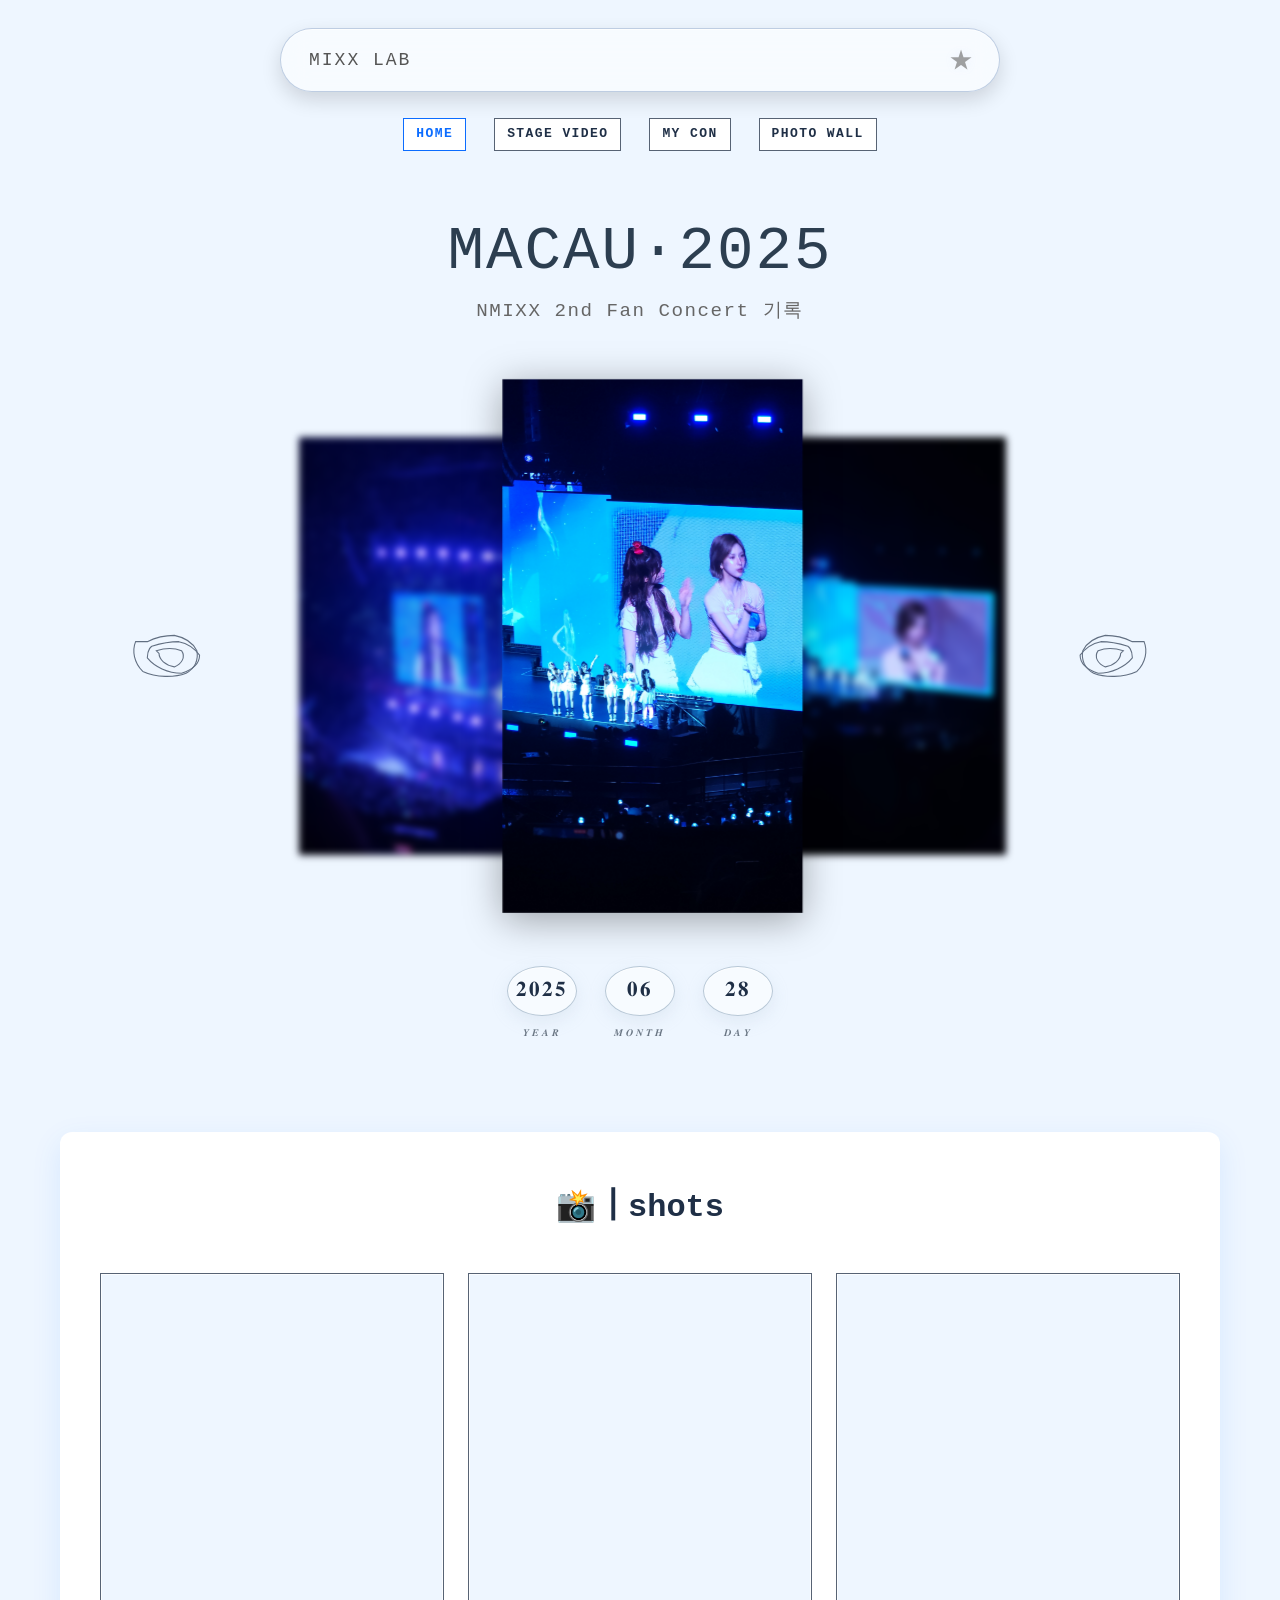
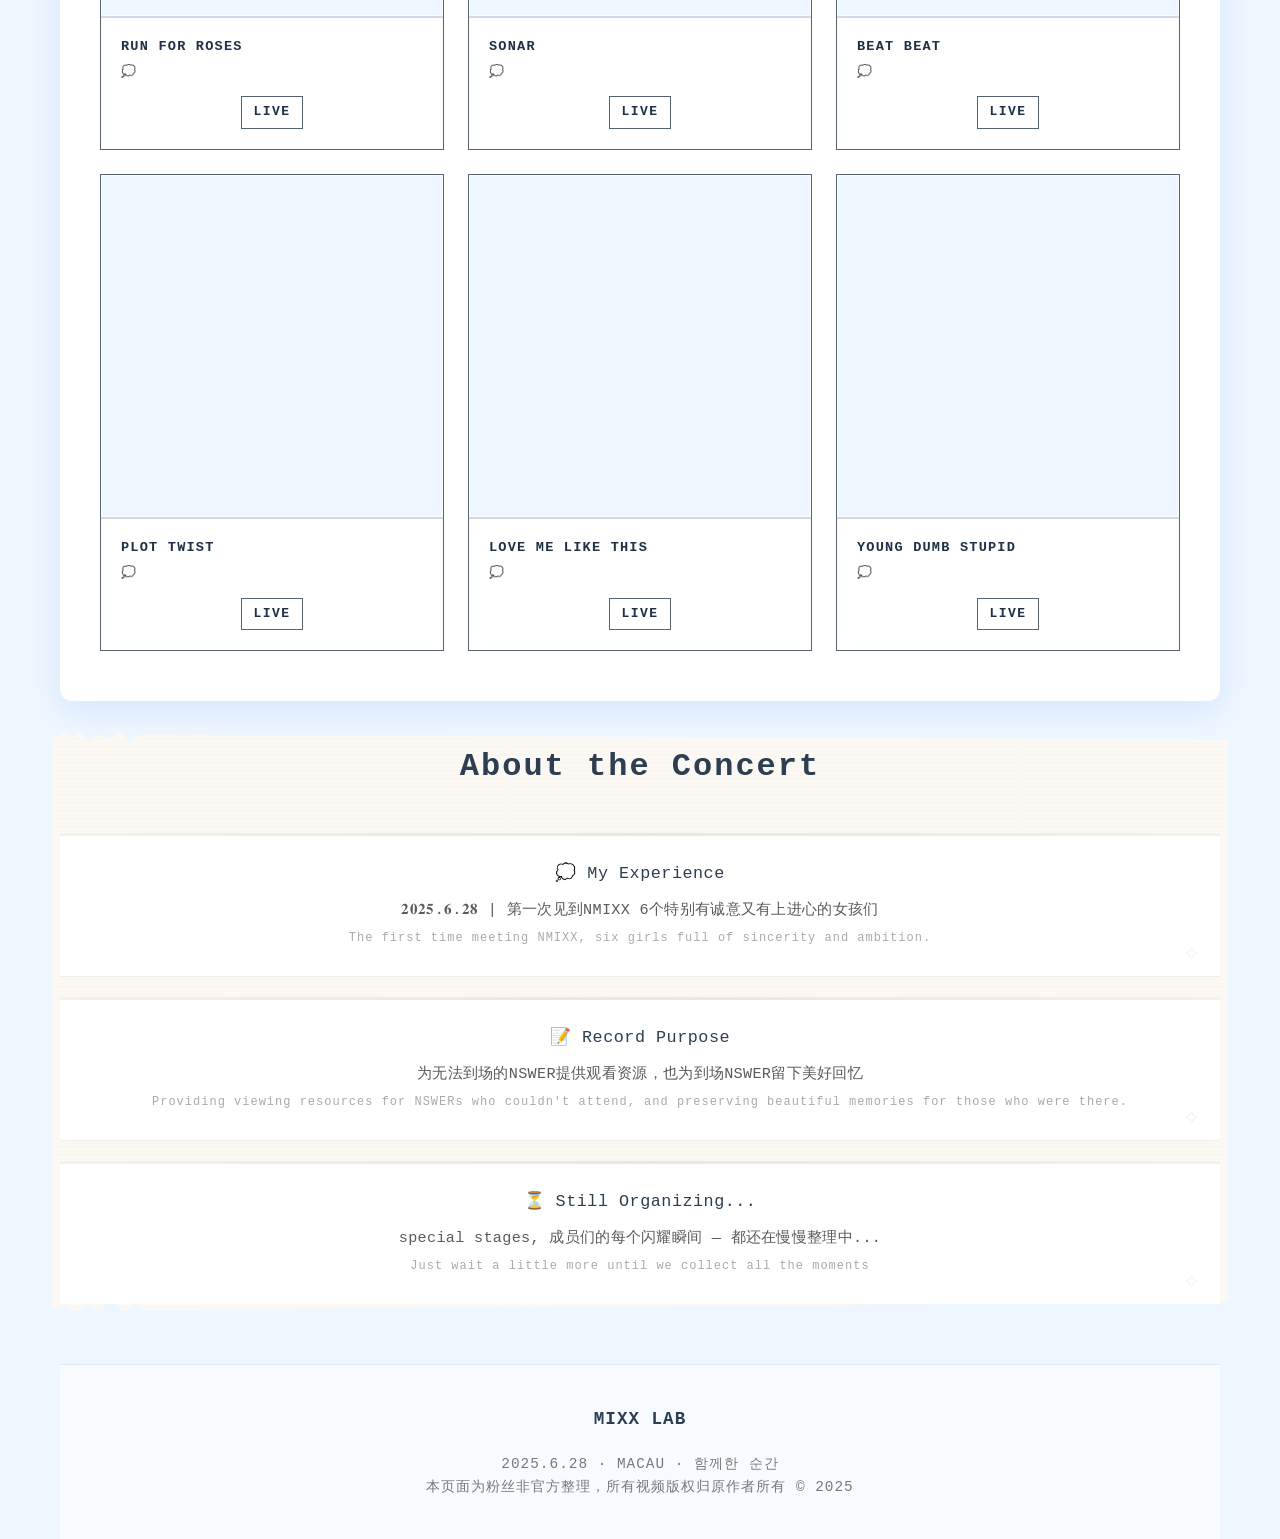
==== commit bf80596f: "修正全站图片路径，统一读取images文件夹" ====
--- a/index.html
+++ b/index.html
@@ -1535,7 +1535,7 @@
     <h3>📝 Record Purpose</h3>
     <p>
         为无法到场的NSWER提供观看资源，也为到场NSWER留下美好回忆 
-        <span class="en">This page compiles fan-cam footage, member performances, and personal records from that day. Providing viewing resources for NSWERs who couldn't attend, and preserving beautiful memories for those who were there. </span>
+        <span class="en">Providing viewing resources for NSWERs who couldn't attend, and preserving beautiful memories for those who were there. </span>
     </p>
 </div>
 
@@ -1629,11 +1629,11 @@
     // ===== 图片切换功能 =====
     // ===== 图片列表 =====
 const imageList = [
-    '20250628_213715.jpg',
-    '20250628_213730.jpg',
-    '20250628_212622.jpg',
-    '20250628_212720.jpg',
-    '20250628_212508.jpg'
+    'images/20250628_213715.jpg',
+    'images/20250628_213730.jpg',
+    'images/20250628_212622.jpg',
+    'images/20250628_212720.jpg',
+    'images/20250628_212508.jpg'
 ];
 let currentIndex = 0;
 const container = document.getElementById('photoStack');
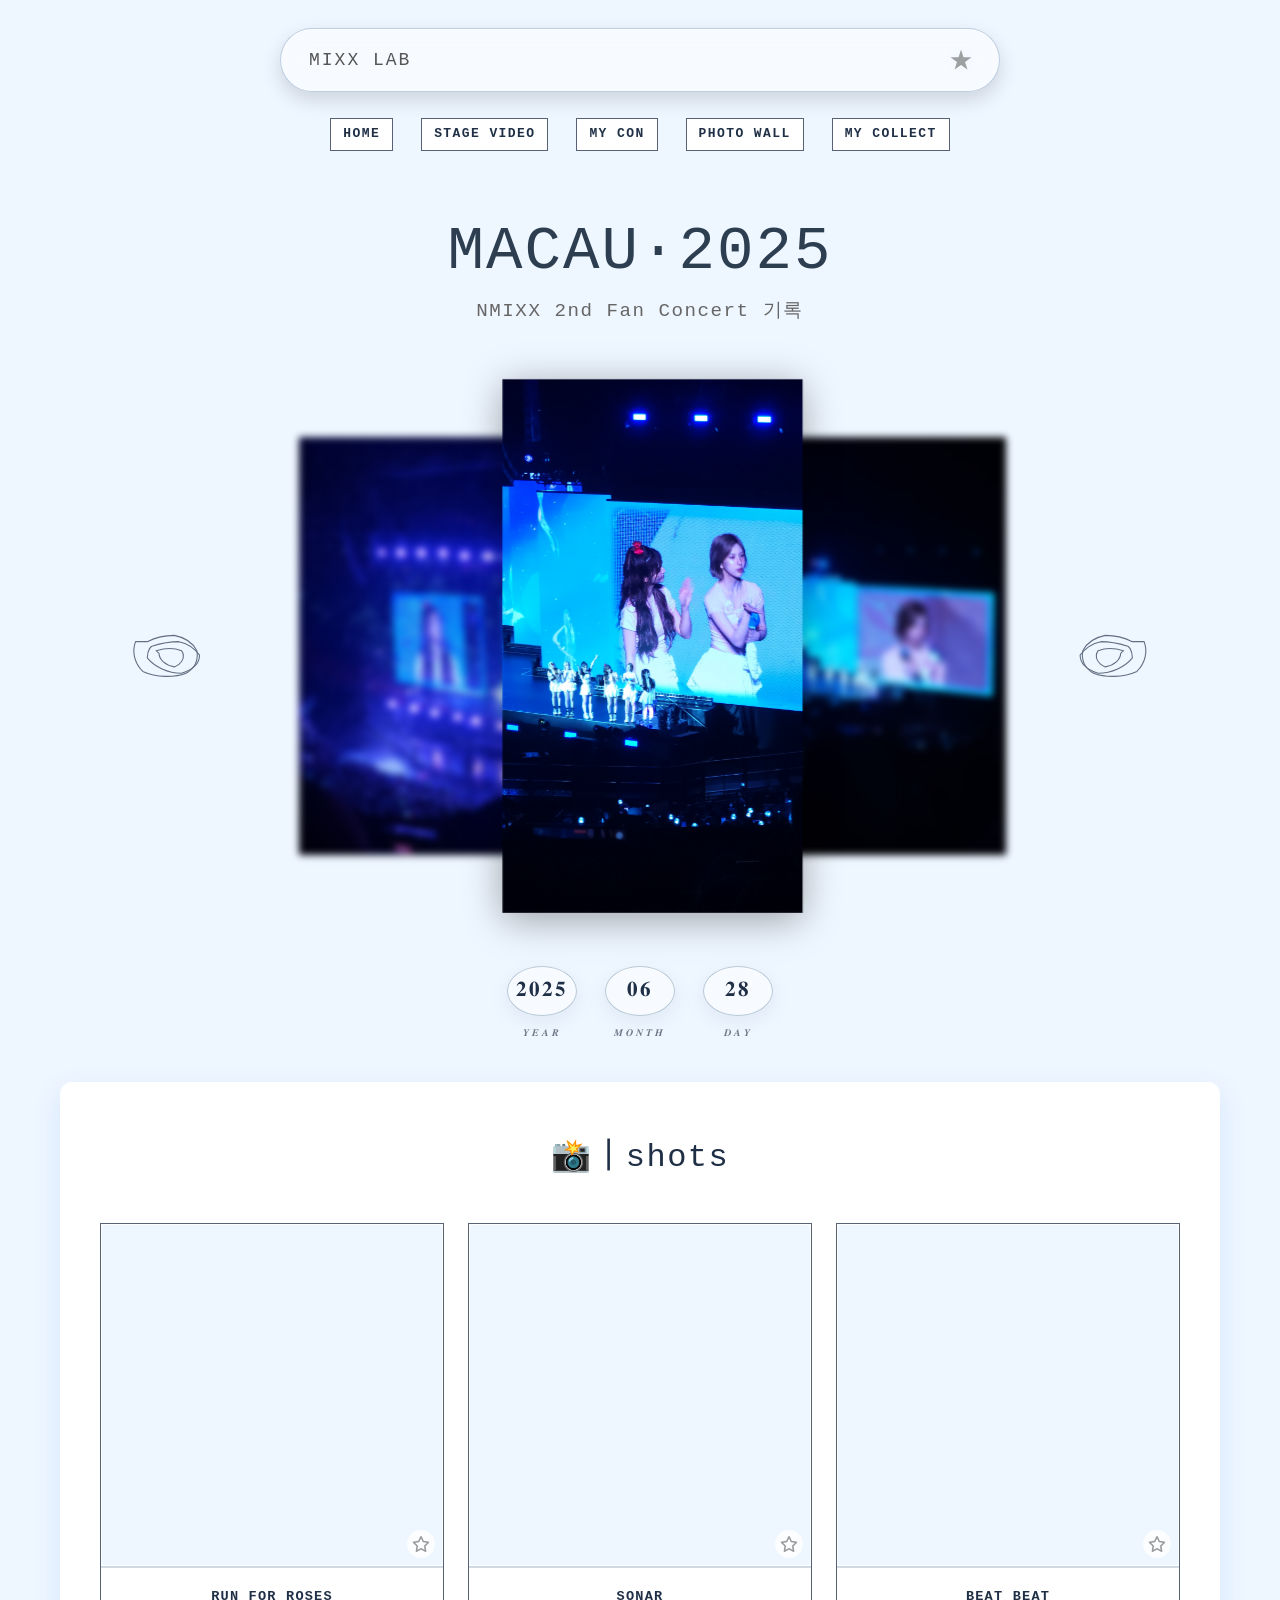
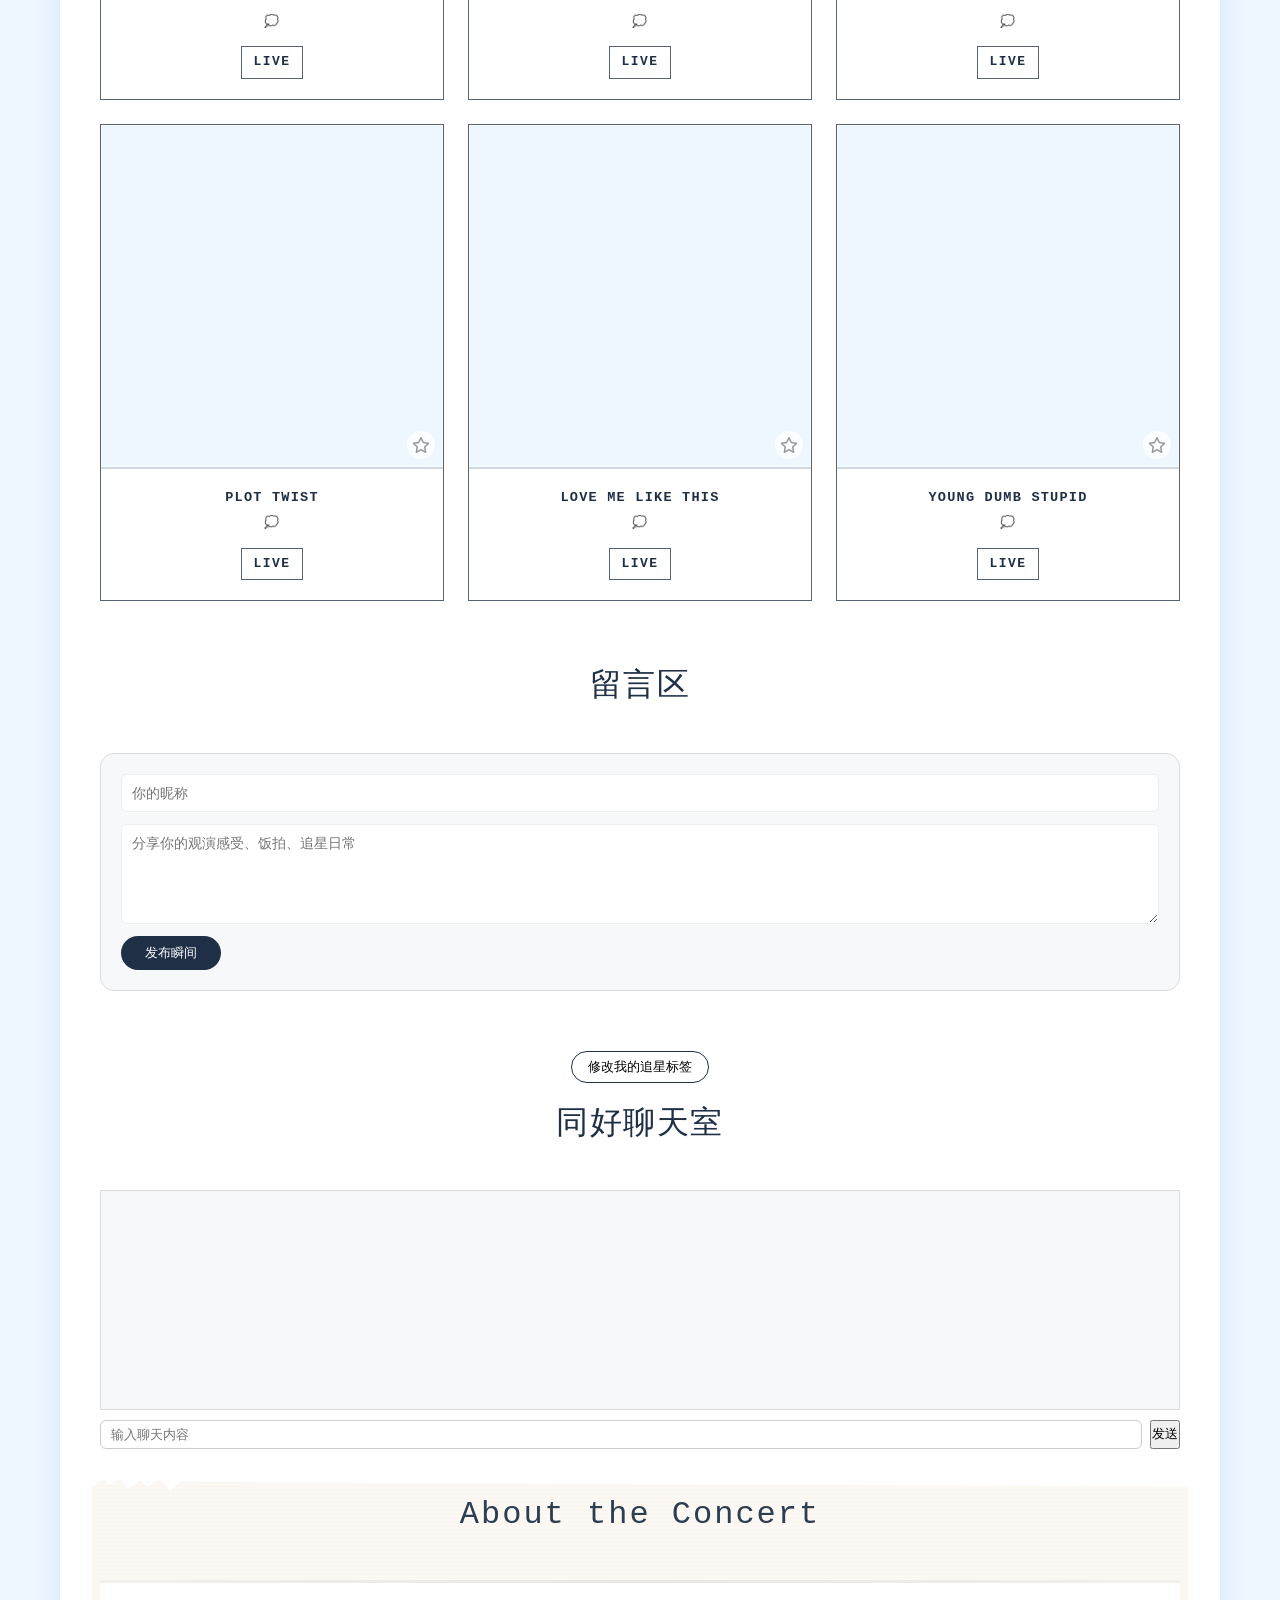
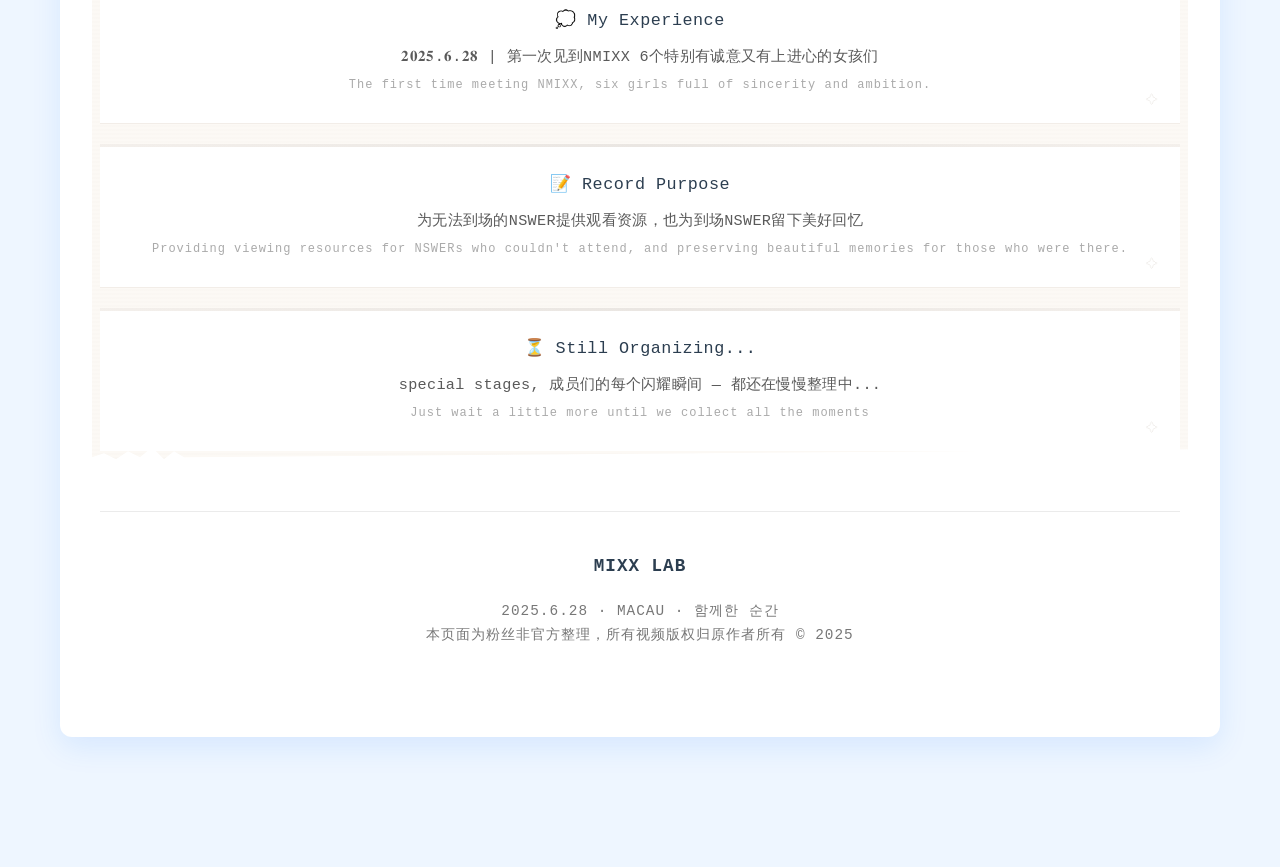
==== commit e375b3e0: "Add social features: message like/reply/copy share, share button on collection page, beautify tag & " ====
--- a/index.html
+++ b/index.html
@@ -6,1354 +6,8 @@
     <meta name="description" content="NMIXX 2nd Fan Concert Macau 2025 - 饭拍影像记录">
     <title>NMIXX | 2nd Fan Concert Macau 2025 - 饭拍影像记录</title>
     <link rel="stylesheet" href="https://cdnjs.cloudflare.com/ajax/libs/font-awesome/6.4.0/css/all.min.css">
-    <style>
-       /* =========================
-   ① 全局变量区（主题色 / 阴影 / 动画速度）
-   作用：统一管理全站配色和常用参数
-   改颜色、风格 → 先看这里
-   ========================= */
-:root {
-    --primary-blue: #0b6cff;      /* 主蓝色（按钮 / 图标） */
-    --secondary-blue: #39c6ff;    /* 辅助蓝（描边 / 高亮） */
-    --light-blue: #eef6ff;        /* 页面背景浅蓝 */
-    --dark-blue: #0847a3;         /* hover 深蓝 */
-    --text-dark: #333;            /* 主文字色 */
-    --text-medium: #555;          /* 次级文字 */
-    --text-light: #777;           /* 说明文字 */
-    --white: #ffffff;
-    --gray-bg: #f8fafd;           /* 灰色卡片背景 */
-    --border-radius: 12px;        /* 圆角统一值 */
-    --box-shadow: 0 10px 30px rgba(11, 108, 255, 0.1);
-    --transition: all 0.3s ease;  /* 动画统一速度 */
-}
-
-/* =========================
-   ② 全局重置
-   作用：清除浏览器默认 margin / padding
-   ========================= */
-* {
-    margin: 0;
-    padding: 0;
-    box-sizing: border-box;
-}
-
-html {
-    scroll-behavior: smooth;
-}
-
-/* =========================
-   ③ 页面主容器
-   作用：控制页面最大宽度 & 居中
-   ========================= */
-.container {
-    max-width: 1200px;
-    margin: 0 auto;
-    padding: 0 20px;
-}
-
-/* =========================
-   ④ body 基础样式
-   作用：整站字体、背景色、行距
-   ========================= */
-body {
-    font-family: "Segoe UI", "PingFang SC", "Microsoft YaHei", sans-serif;
-    background-color: var(--light-blue);
-    color: var(--text-dark);
-    line-height: 1.6;
-    overflow-x: hidden;
-    -webkit-font-smoothing: antialiased;
-    -moz-osx-font-smoothing: grayscale;
-}
-
-/* =========================
-   ⑱ 顶部大图 Hero 区域
-   对应 HTML：<div class="hero-nav">
-   优化点：减少高度至120px, 移动端响应式调整
-   ========================= */
-.hero-nav {
-    width: 100%;
-    height: 120px;
-    background-color: var(--light-blue);
-    margin-bottom: -10px;
-    display: flex;
-    justify-content: center;
-    align-items: center;
-}
-
-@media (max-width: 768px) {
-    .hero-nav {
-        height: 90px;
-    }
-}
-
-@media (max-width: 480px) {
-    .hero-nav {
-        height: 80px;
-    }
-}
-
-/* =========================
-   ⑲ 图片里的"浏览器标题条"
-   优化点：响应式宽度调整, 使用will-change优化动画性能
-   ========================= */
-.browser-bar {
-    width: 720px;
-    max-width: 90%;
-    height: 64px;
-    display: flex;
-    align-items: center;
-    justify-content: space-between;
-    padding: 0 28px;
-    background: rgba(255, 255, 255, 0.55);
-    backdrop-filter: blur(14px);
-    -webkit-backdrop-filter: blur(14px);
-    border-radius: 999px;
-    border: 1px solid rgba(120, 150, 190, 0.45);
-    box-shadow:
-        0 8px 20px rgba(0, 0, 0, 0.14),
-        inset 0 1px 0 rgba(255, 255, 255, 0.65);
-    position: relative;
-    animation: bar-breathe 4s ease-in-out infinite;
-    will-change: opacity, box-shadow, transform;     /* 增加 transform */
-}
-
-@media (max-width: 768px) {
-    .browser-bar {
-        height: 56px;
-        padding: 0 24px;
-    }
-}
-
-@media (max-width: 480px) {
-    .browser-bar {
-        height: 48px;
-        padding: 0 20px;
-    }
-}
-
-.browser-bar::after {
-    content: "★";
-    font-size: 24px;
-    position: absolute;
-    right: 26px;
-    top: 50%;
-    transform: translateY(-50%);
-    opacity: 0.55;
-    color: #555;
-    text-shadow:
-        0 0 4px rgba(255,255,255,0.35),
-        0 0 10px rgba(160,180,255,0.25);
-    transition:
-        opacity 0.18s ease,
-        text-shadow 0.18s ease,
-        filter 0.18s ease;
-    will-change: opacity, text-shadow;
-}
-
-.browser-bar:hover::after {
-    opacity: 0.95;
-    filter: brightness(1.4) contrast(1.15);
-    text-shadow:
-        0 0 6px rgba(255,255,255,0.9),
-        0 0 18px rgba(180,200,255,0.75);
-}
-
-.browser-text {
-    font-family: 'Courier New', Consolas, monospace;
-    font-size: 18px;
-    letter-spacing: 2px;
-    color: #555;
-}
-
-@media (max-width: 768px) {
-    .browser-text {
-        font-size: 16px;
-        letter-spacing: 1.5px;
-    }
-}
-
-@media (max-width: 480px) {
-    .browser-text {
-        font-size: 13px;
-        letter-spacing: 1px;
-    }
-}
-
-@keyframes bar-breathe {
-    0%   { opacity: 0.88; box-shadow: 0 8px 20px rgba(0,0,0,0.08); transform: scale(1) translateY(0); }
-    50%  { opacity: 1; box-shadow: 0 12px 32px rgba(0,0,0,0.14); transform: scale(1.01) translateY(-2px); }
-    100% { opacity: 0.88; box-shadow: 0 8px 20px rgba(0,0,0,0.08); transform: scale(1) translateY(0); }
-}
-
-
-
-/* =========================
-   ⑥ 第二行导航栏（HOME / VIDEO / ABOUT）
-   对应 HTML：<nav class="main-nav">
-   优化点：添加sticky定位提高可用性, 简化冗余代码, 改进移动端交互
-   ========================= */
-.main-nav {
-    width: 100%;
-    background: transparent;          /* 彻底透明 */
-    padding: 8px 0;
-    position: sticky;
-    top: 0;
-    z-index: 100;
-    animation: nav-breathe 5s ease-in-out infinite;   
-}
-
-.nav-container {
-    max-width: 800px;
-    margin: 0 auto;
-    padding: 0 20px;
-}
-
-.nav-menu {
-    display: flex;
-    justify-content: center;
-    gap: 28px;
-    list-style: none;
-    margin: 0;
-    padding: 0;
-    flex-wrap: wrap;
-}
-
-@media (max-width: 768px) {
-    .nav-menu {
-        gap: 16px;
-    }
-}
-
-@media (max-width: 480px) {
-    .nav-menu {
-        gap: 12px;
-        justify-content: flex-start;
-        overflow-x: auto;
-        -webkit-overflow-scrolling: touch;
-        padding: 0 8px;
-    }
-}
-
-.nav-item {
-    position: relative;
-    flex-shrink: 0;
-}
-
-.nav-link {
-    display: inline-block;
-    min-width: 10px;
-    text-align: center;
-    padding: 5px 12px;
-    font-family: 'Courier New', Consolas, monospace;
-    font-weight: 600;
-    font-size: 13px;
-    letter-spacing: 1.4px;
-    text-transform: uppercase;
-    color: #1f2f46;
-    background: #ffffff;  /* ← 这里改为纯白色 */
-    border: 1px solid rgba(31, 47, 70, 0.75);
-    border-radius: 0;
-    text-decoration: none;
-    transition:
-        background 0.25s ease,
-        box-shadow 0.25s ease,
-        transform 0.15s ease;
-    cursor: pointer;
-    user-select: none;
-}
-
-@media (max-width: 768px) {
-    .nav-link {
-        padding: 4px 10px;
-        font-size: 12px;
-    }
-}
-
-@media (max-width: 480px) {
-    .nav-link {
-        padding: 4px 9px;
-        font-size: 11px;
-        letter-spacing: 1px;
-    }
-}
-
-.nav-link:hover {
-    background: #eef3f8;
-    color: #1f2f46;
-    box-shadow:
-        inset 0 1px 0 rgba(255,255,255,0.7),
-        0 2px 4px rgba(0,0,0,0.18);
-}
-
-.nav-link:active {
-    transform: translateY(2px);
-    box-shadow:
-        inset 1px 1px 0 rgba(0,0,0,0.2),
-        inset -1px -1px 0 rgba(255,255,255,0.8);
-}
-
-.nav-link.active {
-    background: #ffffff;
-    border-color: var(--primary-blue);
-    color: var(--primary-blue);
-}
-
-
-/* =========================
-   ⑧ 主标题区域（MACAU·2025）
-   对应 HTML：<section class="main-title">
-   优化点：调整padding响应式, 改进移动端字体大小
-   ========================= */
-.main-title {
-    position: relative;
-    text-align: center;
-    padding: 60px 0 50px;
-    margin-bottom: 40px;
-    min-height: 80vh;   /* 保证至少占视口的 80% */
-    font-family: 
-        "Courier New",
-        Consolas,
-        "Microsoft YaHei UI",
-        "PingFang SC",
-        monospace;
-}
-
-@media (max-width: 768px) {
-    .main-title {
-        padding: 40px 0 30px;
-        margin-bottom: 30px;
-    }
-}
-
-@media (max-width: 480px) {
-    .main-title {
-        padding: 30px 0 25px;
-        margin-bottom: 20px;
-    }
-}
-
-/* MACAU2025 大标题 */
-.main-title h1 {
-    font-size: 3.8rem;
-    margin-bottom: 10px;
-    letter-spacing: 2px;
-    color: #2c3e50;
-    font-weight: 400;
-    line-height: 1.1;
-}
-
-@media (max-width: 768px) {
-    .main-title h1 {
-        font-size: 2.8rem;
-        letter-spacing: 1px;
-    }
-}
-
-@media (max-width: 480px) {
-    .main-title h1 {
-        font-size: 2rem;
-        letter-spacing: 0.5px;
-    }
-}
-
-/* 副标题 */
-.main-title h2 {
-    font-size: 1.2rem;
-    font-weight: 400;
-    letter-spacing: 1.5px;
-    color: #666;
-}
-
-@media (max-width: 768px) {
-    .main-title h2 {
-        font-size: 1rem;
-        letter-spacing: 1px;
-    }
-}
-
-@media (max-width: 480px) {
-    .main-title h2 {
-        font-size: 0.9rem;
-        letter-spacing: 0.5px;
-    }
-}
-
-/* 拍立得拼贴容器 - 必须用 position:relative + padding-bottom 撑高 */
-/* ===== 照片墙外层 ===== */
-.photo-wrapper {
-    display: flex;
-    align-items: center;
-    justify-content: center;
-    gap: 12px;                    /* 翅膀与照片间距 */
-    max-width: 1100px;            /* 整体变宽，容纳翅膀 */
-    margin: 80px auto;
-    padding: 0 15px;
-}
-
-/* ===== 照片墙容器 — 固定高度，让图片撑满 ===== */
-.title-photo {
-    display: flex;
-    flex-direction: row;
-    align-items: center;
-    justify-content: center;
-    gap: 0;
-    width: 78%;
-    max-width: 880px;
-    height: 480px;
-    padding: 8px 12px;
-    background: transparent;    /* ✅ 改成透明，或删掉这一行 */
-    border-radius: 6px;
-    box-sizing: border-box;
-}
-
-/* ===== 所有图片 — 高度由容器决定 ===== */
-.photo-card {
-    height: 100%;
-    width: auto;
-    object-fit: contain;
-    border: none;
-    border-radius: 0;
-    background: transparent;      /* ✅ 添加这一行，去掉白色背景 */
-    transition: all 0.4s ease;
-    flex-shrink: 0;
-    flex-grow: 0;
-    margin-right: -25px;
-    transition: opacity 0.4s ease, transform 0.4s ease;
-    opacity: 1;
-}
-
-/* ===== 左右子图（三图方案） ===== */
-.photo-card.thumb-l,
-.photo-card.thumb-r {
-    filter: blur(4px);           /* 虚化程度，可调 */
-    opacity: 1;
-    transform: scale(0.9);
-    box-shadow: 0 2px 8px rgba(0,0,0,0.08);
-    z-index: 1;
-}
-
-/* ===== 主图 ===== */
-.photo-card.main {
-    filter: blur(0);
-    opacity: 1;
-    transform: scale(1.15);
-    box-shadow: 0 6px 28px rgba(0,0,0,0.30);
-    z-index: 5;
-    background: transparent !important;
-}
-
-/* ===== 子图层叠虚化 ===== */
-/* ===== 子图统一比例（4:3） ===== */
-.photo-card.thumb-l1,
-.photo-card.thumb-l2,
-.photo-card.thumb-r1,
-.photo-card.thumb-r2 {
-    aspect-ratio: 4 / 3;          /* 强制 4:3 横版 */
-    object-fit: cover;            /* 裁剪填充，不拉伸 */
-}
-
-/* 原有的虚化、缩放样式保持不变，但为了清晰，我帮你合并一下： */
-.photo-card.thumb-l1,
-.photo-card.thumb-r1 {
-    filter: blur(5px);
-    opacity: 0.7;
-    transform: scale(0.95);
-    box-shadow: 0 2px 12px rgba(0,0,0,0.12);
-    z-index: 4;
-}
-
-.photo-card.thumb-l2,
-.photo-card.thumb-r2 {
-    filter: blur(10px);
-    opacity: 0.4;
-    transform: scale(0.85);
-    box-shadow: 0 1px 8px rgba(0,0,0,0.06);
-    z-index: 3;
-}
-
-/* 主图激活状态 */
-.photo-card.main.active {
-    transform: scale(1.15);
-    box-shadow: 0 6px 32px rgba(0,0,0,0.35);
-}
-
-/* ===== 左右切换按钮 ===== */
-.photo-nav-btn {
-    position: absolute;
-    top: 50%;
-    transform: translateY(-50%);
-    width: 50px;
-    height: 80px;
-    z-index: 20;
-    cursor: pointer;
-    background: transparent;
-    border: none;
-}
-.left-btn { left: 5px; }
-.right-btn { right: 5px; }
-
-/* 按钮悬停反馈（可选） */
-.photo-nav-btn:hover {
-    background: rgba(255, 255, 255, 0.15);
-    border-radius: 10px;
-}
-
-/* ============================================================
-   照片切换动画 — 柔和韩系版（缓慢淡入淡出 + 轻微滑动）
-   ============================================================ */
-
-/* ----- 主图：淡出 + 轻微缩小 ----- */
-@keyframes main-fade-out {
-    0%   { opacity: 1; transform: scale(1.15) translateX(0); filter: blur(0); }
-    100% { opacity: 0; transform: scale(1.05) translateX(0); filter: blur(0); }
-}
-
-/* ----- 主图：淡入 + 恢复大小 ----- */
-@keyframes main-fade-in {
-    0%   { opacity: 0; transform: scale(1.05) translateX(0); filter: blur(0); }
-    100% { opacity: 1; transform: scale(1.15) translateX(0); filter: blur(0); }
-}
-
-/* ----- 左子图：向左滑出 + 淡出 ----- */
-@keyframes thumb-l-out {
-    0%   { opacity: 1; transform: scale(0.9) translateX(0); filter: blur(4px); }
-    100% { opacity: 0; transform: scale(0.85) translateX(-30px); filter: blur(6px); }
-}
-
-/* ----- 右子图：向右滑出 + 淡出 ----- */
-@keyframes thumb-r-out {
-    0%   { opacity: 1; transform: scale(0.9) translateX(0); filter: blur(4px); }
-    100% { opacity: 0; transform: scale(0.85) translateX(30px); filter: blur(6px); }
-}
-
-/* ----- 左子图：从右侧滑入 + 淡入 ----- */
-@keyframes thumb-l-in {
-    0%   { opacity: 0; transform: scale(0.85) translateX(30px); filter: blur(6px); }
-    100% { opacity: 1; transform: scale(0.9) translateX(0); filter: blur(4px); }
-}
-
-/* ----- 右子图：从左侧滑入 + 淡入 ----- */
-@keyframes thumb-r-in {
-    0%   { opacity: 0; transform: scale(0.85) translateX(-30px); filter: blur(6px); }
-    100% { opacity: 1; transform: scale(0.9) translateX(0); filter: blur(4px); }
-}
-
-/* ===== 应用动画的类（JS 调用） ===== */
-.photo-card.main.wave-out {
-    animation: main-fade-out 0.7s ease forwards;
-}
-.photo-card.main.wave-in {
-    animation: main-fade-in 0.7s ease forwards;
-}
-.photo-card.thumb-l.wave-out {
-    animation: thumb-l-out 0.6s ease forwards;
-}
-.photo-card.thumb-r.wave-out {
-    animation: thumb-r-out 0.6s ease forwards;
-}
-.photo-card.thumb-l.wave-in {
-    animation: thumb-l-in 0.6s ease forwards;
-}
-.photo-card.thumb-r.wave-in {
-    animation: thumb-r-in 0.6s ease forwards;
-}
-
-/* =========================
-   ⑩ 日期展示（复古按键感）
-   优化点：改为flex-wrap支持移动端折行
-   ========================= */
-.date-display {
-    display: flex;
-    justify-content: center;
-    gap: 28px;
-    margin-top: 40px;
-    flex-wrap: wrap;
-}
-
-@media (max-width: 768px) {
-    .date-display {
-        gap: 20px;
-        margin-top: 30px;
-    }
-}
-
-@media (max-width: 480px) {
-    .date-display {
-        gap: 16px;
-        margin-top: 20px;
-    }
-}
-
-/* 单个日期块 */
-.date-item {
-    display: flex;
-    flex-direction: column;
-    align-items: center;
-    font-family: 'Courier New', 'Consolas', monospace;
-}
-
-/* 数字按钮 */
-.date-number {
-    width: 70px;
-    height: 50px;
-    display: flex;
-    align-items: center;
-    justify-content: center;
-    font-family: 'Courier New', Consolas, monospace;
-    font-size: 1.3rem;           /* ✅ 改小一点，更精致 */
-    font-weight: 400;            /* ✅ 更细，简约感 */
-    letter-spacing: 2px;         /* ✅ 增加字间距 */
-    color: #1f2f46;
-    background: rgba(255, 255, 255, 0.55);
-    border: 1.4px solid #b7c7d6;
-    border-radius: 50%;
-    box-shadow:
-        0 6px 16px rgba(183, 199, 214, 0.25),
-        inset 0 1px 0 rgba(255,255,255,0.7);
-    transition:
-        transform 0.25s ease,
-        box-shadow 0.25s ease,
-        background 0.25s ease;
-    flex-shrink: 0;
-    will-change: transform, box-shadow;
-}
-
-@media (max-width: 768px) {
-    .date-number {
-        width: 65px;
-        height: 48px;
-        font-size: 1.1rem;       /* ✅ 对应调整 */
-    }
-}
-
-@media (max-width: 480px) {
-    .date-number {         
-        width: 60px;
-        height: 45px;
-        font-size: 0.9rem;       /* ✅ 对应调整 */
-    }
-} 
-
-.date-number:hover {
-    transform: scale(1.05);
-    box-shadow:
-        0 8px 20px rgba(183, 199, 214, 0.35),
-        inset 0 1px 0 rgba(255,255,255,0.8);
-}
-
-.date-label {
-    margin-top: 10px;
-    font-family: 'Courier New', Consolas, monospace;
-    font-size: 0.6rem;           /* ✅ 改小一点，更简约 */
-    font-weight: 300;            /* ✅ 更细，和数字统一 */
-    letter-spacing: 3px;         /* ✅ 保留宽松间距 */
-    color: #6b7785;              /* ✅ 保持浅灰色，更柔和 */
-}
-
-@media (max-width: 768px) {
-    .date-label {
-        font-size: 0.55rem;      /* ✅ 对应调整 */
-        letter-spacing: 2.5px;
-    }
-}
-
-@media (max-width: 480px) {
-    .date-label {
-        font-size: 0.5rem;       /* ✅ 对应调整 */
-        letter-spacing: 2px;
-    }
-}
-
-/* =========================
-   ⑪ 视频区域整体卡片
-   对应 HTML：<section class="video-section">
-   优化点：改进padding响应式, 优化移动端展示
-   ========================= */
-.video-section {
-    background-color: var(--white);
-    border-radius: var(--border-radius);
-    padding: 50px 40px;
-    margin: 40px 0;
-    box-shadow: var(--box-shadow);
-}
-
-@media (max-width: 768px) {
-    .video-section {
-        padding: 40px 30px;
-        margin: 30px 0;
-    }
-}
-
-@media (max-width: 480px) {
-    .video-section {
-        padding: 30px 20px;
-        margin: 20px 0;
-        border-radius: 8px;
-    }
-}
-
-/* 标题区 */
-.section-header {
-    text-align: center;
-    margin-bottom: 40px;
-}
-
-@media (max-width: 768px) {
-    .section-header {
-        margin-bottom: 30px;
-    }
-}
-
-@media (max-width: 480px) {
-    .section-header {
-        margin-bottom: 25px;
-    }
-}
-
-.section-header h2 {
-    font-family: 'Courier New', Consolas, monospace;  /* ✅ 新增 */
-    font-size: 2rem;
-    color: #1f2f46;        /* ✅ 改成和歌曲名一样的深灰蓝色 */
-    margin-bottom: 15px;
-    display: flex;
-    align-items: center;
-    justify-content: center;
-    gap: 10px;
-    flex-wrap: wrap;
-}
-
-@media (max-width: 768px) {
-    .section-header h2 {
-        font-size: 1.5rem;
-    }
-}
-
-@media (max-width: 480px) {
-    .section-header h2 {
-        font-size: 1.2rem;
-        gap: 8px;
-    }
-}
-
-.section-header p {
-    color: var(--text-light);
-    max-width: 700px;
-    margin: 0 auto;
-    font-size: 0.95rem;
-}
-
-@media (max-width: 768px) {
-    .section-header p {
-        font-size: 0.9rem;
-    }
-}
-
-@media (max-width: 480px) {
-    .section-header p {
-        font-size: 0.85rem;
-    }
-}
-
-/* =========================
-   ⑫ 新增：视频卡片列表九宫格布局
-   优化点：PC端3列、768px以下2列、480px以下单列
-   ========================= */
-.video-list {
-    display: grid;
-    grid-template-columns: repeat(3, 1fr);
-    gap: 24px;
-    margin-top: 30px;
-}
-
-@media (max-width: 768px) {
-    .video-list {
-        grid-template-columns: repeat(2, 1fr);
-        gap: 20px;
-    }
-}
-
-@media (max-width: 480px) {
-    .video-list {
-        grid-template-columns: 1fr;
-        gap: 16px;
-    }
-}
-
-/* =========================
-   ⑬ 新增：单个视频卡片 - 九宫格商品卡片风格
-   优化点：顶部图片+悬浮播放按钮 + 文字内容 + 底部按钮
-   ========================= */
-/* ===== 卡片整体 ===== */
-.video-card {
-    background: #ffffff;
-    border: 1px solid rgba(31, 47, 70, 0.75);
-    border-radius: 0;
-    overflow: hidden;
-    box-shadow: none;
-    transition: background 0.25s ease, box-shadow 0.25s ease;
-    display: flex;
-    flex-direction: column;
-}
-
-.video-card:hover {
-    background: #f8fafd;
-    box-shadow: inset 0 1px 0 rgba(255,255,255,0.7), 0 2px 4px rgba(0,0,0,0.18);
-}
-
-/* ===== 卡片封面（淡蓝像素韩系简约风） ===== */
-.video-card-image {
-    position: relative;
-    width: 100%;
-    padding-bottom: 100%;          /* 保持正方形 */
-    background: #eef6ff;           /* 淡蓝色背景（和页面背景一致） */
-    overflow: hidden;
-    display: flex;
-    align-items: center;
-    justify-content: center;
-    border-bottom: 2px solid rgba(31, 47, 70, 0.15); /* 像素感分割线 */
-    box-shadow: inset 0 0 0 1px rgba(255,255,255,0.8); /* 内发光，增加层次 */
-}
-
-/* 隐藏原有的 img（占位图） */
-.video-card-image img {
-    display: none;
-}
-
-/* 用伪元素显示歌曲名称（韩系简约风格） */
-.video-card-image::after {
-    content: attr(data-title);      /* 从 HTML 的 data-title 属性读取 */
-    font-family: 'Courier New', Consolas, monospace;
-    font-size: 1.2rem;
-    font-weight: 400;
-    letter-spacing: 0.5px;
-    color: #2c3e50;
-    text-transform: uppercase;
-    opacity: 0.7;
-    padding: 8px 16px;
-    border: 1.5px solid rgba(31, 47, 70, 0.2);
-    border-radius: 0;              /* 直角，像素感 */
-    background: rgba(255,255,255,0.5);
-    box-shadow: 2px 2px 0 rgba(0,0,0,0.05);
-    image-rendering: pixelated;    /* 像素感渲染（仅对图片有效，但留着无妨） */
-}
-
-.video-card-image::after {
-    content: "";     /* 留空，不显示任何内容 */
-    display: none;   /* 或者直接隐藏整个伪元素 */
-}
-
-/* ===== 卡片内容区 ===== */
-.video-card-content {
-    padding: 20px;
-    flex-grow: 1;
-    display: flex;
-    flex-direction: column;
-}
-
-/* ===== 卡片标题（导航栏风格） ===== */
-.video-card-title {
-    font-family: 'Courier New', Consolas, monospace;
-    font-size: 0.85rem;
-    font-weight: 600;
-    text-transform: uppercase;
-    letter-spacing: 1.2px;
-    color: #1f2f46;
-    margin-bottom: 8px;
-    line-height: 1.3;
-}
-
-/* ===== 卡片描述（导航栏副文本风格） ===== */
-.video-card-desc {
-    font-family: 'Courier New', Consolas, monospace;
-    font-size: 0.75rem;
-    color: #777;
-    margin-bottom: 16px;
-    flex-grow: 1;
-    line-height: 1.4;
-    letter-spacing: 0.5px;
-}
-
-/* ===== 底部按钮（和导航链接一致） ===== */
-.video-link {
-    display: inline-block;
-    padding: 5px 12px;
-    font-family: 'Courier New', Consolas, monospace;
-    font-weight: 600;
-    font-size: 13px;
-    letter-spacing: 1.4px;
-    text-transform: uppercase;
-    color: #1f2f46;                 /* 导航栏默认文字颜色 */
-    background: #ffffff;            /* 白色背景 */
-    border: 1px solid rgba(31, 47, 70, 0.75);
-    border-radius: 0;
-    text-decoration: none;
-    transition: background 0.25s ease, box-shadow 0.25s ease;
-    cursor: pointer;
-    user-select: none;
-    text-align: center;
-    align-self: center;             /* ✅ 改为居中 */
-    width: auto;                    /* 自适应宽度 */
-}
-
-.video-link:hover {
-    background: #eef3f8;            /* 悬停变灰，同导航 */
-    color: #1f2f46;
-    box-shadow: inset 0 1px 0 rgba(255,255,255,0.7), 0 2px 4px rgba(0,0,0,0.18);
-}
-
-.video-link:active {
-    transform: translateY(2px);
-    box-shadow: inset 1px 1px 0 rgba(0,0,0,0.2), inset -1px -1px 0 rgba(255,255,255,0.8);
-}
-
-/* ===== 移动端适配 ===== */
-@media (max-width: 768px) {
-    .video-card-title {
-        font-size: 0.8rem;
-    }
-    .video-card-desc {
-        font-size: 0.7rem;
-    }
-}
-
-@media (max-width: 480px) {
-    .video-card-title {
-        font-size: 0.75rem;
-    }
-    .video-card-desc {
-        font-size: 0.65rem;
-    }
-    .video-link {
-        padding: 6px 14px;
-        font-size: 0.8rem;
-    }
-}
-
-/* =========================
-   MY CON 区域 — 撕纸张效果背景板
-   ========================= */
-.about-section {
-    background: transparent;
-    padding: 0;
-    margin: 40px 0;
-    border-radius: 0;
-    box-shadow: none;
-    position: relative;
-}
-
-/* 整块区域的背景板（撕纸效果） */
-.about-section::before {
-    content: '';
-    position: absolute;
-    top: -10px;
-    left: -8px;
-    right: -8px;
-    bottom: -10px;
-    background: #fcf9f5;
-    border-radius: 0;
-    clip-path: polygon(
-        0% 8px,
-        12px 0%,
-        18px 6px,
-        28px 0%,
-        36px 10px,
-        48px 2px,
-        56px 8px,
-        68px 0%,
-        78px 12px,
-        88px 3px,
-        100% 8px,
-        100% calc(100% - 12px),
-        92px calc(100% - 4px),
-        82px calc(100% - 10px),
-        72px calc(100% - 2px),
-        60px calc(100% - 14px),
-        48px calc(100% - 4px),
-        36px calc(100% - 10px),
-        24px calc(100% - 2px),
-        12px calc(100% - 8px),
-        0% calc(100% - 4px)
-    );
-    box-shadow: 
-        0 2px 20px rgba(0, 0, 0, 0.04),
-        0 8px 40px rgba(0, 0, 0, 0.06);
-    z-index: 0;
-    pointer-events: none;
-}
-
-/* 纸张纹理（极淡的质感） */
-.about-section::after {
-    content: '';
-    position: absolute;
-    top: -10px;
-    left: -8px;
-    right: -8px;
-    bottom: -10px;
-    background: 
-        repeating-linear-gradient(
-            0deg,
-            transparent,
-            transparent 2px,
-            rgba(200, 190, 180, 0.03) 2px,
-            rgba(200, 190, 180, 0.03) 4px
-        );
-    z-index: 0;
-    pointer-events: none;
-    clip-path: polygon(
-        0% 8px,
-        12px 0%,
-        18px 6px,
-        28px 0%,
-        36px 10px,
-        48px 2px,
-        56px 8px,
-        68px 0%,
-        78px 12px,
-        88px 3px,
-        100% 8px,
-        100% calc(100% - 12px),
-        92px calc(100% - 4px),
-        82px calc(100% - 10px),
-        72px calc(100% - 2px),
-        60px calc(100% - 14px),
-        48px calc(100% - 4px),
-        36px calc(100% - 10px),
-        24px calc(100% - 2px),
-        12px calc(100% - 8px),
-        0% calc(100% - 4px)
-    );
-}
-
-.about-section .section-header {
-    position: relative;
-    z-index: 1;
-}
-
-.about-section .section-header h2 {
-    color: #2c3e50;
-    letter-spacing: 2px;
-}
-
-/* ===== 每张卡片 — 极简白色卡片 ===== */
-.info-box {
-    position: relative;
-    z-index: 1;
-    background: #ffffff;
-    border-radius: 0;
-    padding: 28px 32px;
-    margin: 20px 0;
-    border: none;
-    border-bottom: 1px solid #f2ede8;   /* 极浅分隔线，增加层次 */
-    box-shadow: none;
-    transition: transform 0.3s ease, box-shadow 0.3s ease;
-    will-change: transform, box-shadow;
-    text-align: center;
-}
-
-/* 最后一张卡片没有分隔线 */
-.info-box:last-child {
-    border-bottom: none;
-}
-
-.info-box:hover {
-    transform: translateY(-2px);
-    box-shadow: 0 4px 16px rgba(0, 0, 0, 0.04);
-}
-
-/* ===== 文字样式（中英双行，居中对齐） ===== */
-.info-box h3 {
-    color: #2c3e50;
-    margin-bottom: 10px;
-    font-size: 1.05rem;
-    font-weight: 500;
-    letter-spacing: 0.5px;
-    font-family: "Courier New", Consolas, "Microsoft YaHei UI", "PingFang SC", monospace;
-}
-
-.info-box p {
-    font-family: "Courier New", Consolas, "Microsoft YaHei UI", "PingFang SC", monospace;
-    font-size: 0.95rem;
-    font-weight: 300;
-    letter-spacing: 0.5px;
-    color: #2c3e50;
-    line-height: 1.8;
-    margin: 0;
-}
-
-.info-box p .en {
-    display: block;
-    font-size: 0.75rem;
-    font-weight: 300;
-    letter-spacing: 1px;
-    color: #aaa;
-    margin-top: 4px;
-}
-
-
-.info-box:hover {
-    transform: rotate(0deg) translateY(-4px) scale(1.005);
-    box-shadow: 
-        0 4px 12px rgba(0, 0, 0, 0.04),
-        0 12px 40px rgba(0, 0, 0, 0.08);
-}
-
-/* 卡片顶部装饰线（韩系简约） */
-.info-box::before {
-    content: '';
-    position: absolute;
-    top: 0;
-    left: 0;
-    right: 0;
-    height: 3px;
-    background: linear-gradient(90deg, #e8e0d8, #d5cdc5, #e8e0d8);
-    opacity: 0.5;
-}
-
-/* 标题样式 */
-.info-box h3 {
-    color: #2c3e50;
-    margin-bottom: 10px;
-    font-size: 1.05rem;
-    font-weight: 500;
-    letter-spacing: 0.5px;
-    font-family: 'Courier New', Consolas, monospace;
-}
-
-/* 正文样式 */
-.info-box p {
-    color: #5a5a5a;
-    font-size: 0.95rem;
-    line-height: 1.7;
-    font-weight: 300;
-    letter-spacing: 0.3px;
-}
-
-/* 卡片底部的小标签装饰（韩系细节） */
-.info-box::after {
-    content: '✧';
-    position: absolute;
-    bottom: 12px;
-    right: 20px;
-    font-size: 12px;
-    color: #d5cdc5;
-    opacity: 0.4;
-    letter-spacing: 2px;
-}
-
-/* =========================
-   ⑰ 页脚区域
-   新增：改进样式与响应式设计
-   ========================= */
-footer {
-    background: rgba(255, 255, 255, 0.55);
-    backdrop-filter: blur(6px);
-    -webkit-backdrop-filter: blur(6px);
-    border-top: 1px solid rgba(0, 0, 0, 0.08);
-    padding: 40px 0;
-    margin-top: 60px;
-}
-
-@media (max-width: 768px) {
-    footer {
-        padding: 35px 0;
-        margin-top: 50px;
-    }
-}
-
-@media (max-width: 480px) {
-    footer {
-        padding: 30px 0;
-        margin-top: 40px;
-    }
-}
-
-.footer-content {
-    max-width: 1200px;
-    margin: 0 auto;
-    padding: 0 20px;
-    text-align: center;
-}
-
-.footer-content h3 {
-    font-size: 1.1rem;
-    color: #2c3e50;
-    margin-bottom: 20px;
-    font-family: "Courier New", Consolas, "Microsoft YaHei UI", "PingFang SC", monospace;  /* ✅ 添加这一行 */
-    letter-spacing: 1px;           /* 可选：增加字间距，更接近标题风格 */
-    font-weight: 600;              /* 可选：保持适中粗细 */
-}
-
-.footer-content p {
-    font-family: "Courier New", Consolas, "Microsoft YaHei UI", "PingFang SC", monospace;  /* 改成和标题一样的字体 */
-    font-size: 0.9rem;          /* 大小，可调 */
-    color: #777;                /* 颜色，可调 */
-    letter-spacing: 1px;        /* 字间距，可调 */
-    font-weight: 300;           /* 粗细，可调 */
-}
-
-@media (max-width: 768px) {
-    .footer-content p {
-        font-size: 0.75rem;
-        letter-spacing: 1px;
-    }
-}
-
-@media (max-width: 768px) {
-    .footer-content h3 {
-        font-size: 1.05rem;
-        margin-bottom: 18px;
-    }
-}
-
-@media (max-width: 480px) {
-    .footer-content h3 {
-        font-size: 1rem;
-        margin-bottom: 15px;
-    }
-}
-
-.footer-links {
-    display: flex;
-    justify-content: center;
-    gap: 30px;
-    margin-bottom: 20px;
-    flex-wrap: wrap;
-}
-
-@media (max-width: 768px) {
-    .footer-links {
-        gap: 25px;
-    }
-}
-
-@media (max-width: 480px) {
-    .footer-links {
-        gap: 20px;
-    }
-}
-
-.footer-links a {
-    color: var(--primary-blue);
-    text-decoration: none;
-    transition: var(--transition);
-    font-size: 0.95rem;
-}
-
-.footer-links a:hover {
-    color: var(--dark-blue);
-    text-decoration: underline;
-}
-
-.copyright {
-    color: var(--text-light);
-    font-size: 0.85rem;
-}
-
-@media (max-width: 480px) {
-    .copyright {
-        font-size: 0.8rem;
-    }
-}
-
-/* =========================
-   ⑯ 备用动画（目前没用到）
-   ========================= */
-@keyframes blink {
-    0%, 50% { opacity: 1; }
-    51%, 100% { opacity: 0; }
-}
-
-@keyframes bubble-glow {
-    0% {
-        box-shadow: 
-            0 0 15px rgba(168, 208, 230, 0.4),
-            0 5px 20px rgba(168, 208, 230, 0.3),
-            inset 0 0 30px rgba(168, 208, 230, 0.1);
-    }
-    100% {
-        box-shadow: 
-            0 0 20px rgba(168, 208, 230, 0.6),
-            0 8px 25px rgba(168, 208, 230, 0.4),
-            inset 0 0 40px rgba(168, 208, 230, 0.15);
-    }
-}
-
-/* =========================
-   ⑱ 性能优化
-   新增：减少重排重绘, 支持用户reduce-motion偏好
-   ========================= */
-@media (prefers-reduced-motion: reduce) {
-    * {
-        animation-duration: 0.01ms !important;
-        animation-iteration-count: 1 !important;
-        transition-duration: 0.01ms !important;
-    }
-}
-
-/* 暗黑模式支持 */
-@media (prefers-color-scheme: dark) {
-    body {
-        background-color: #1a1a2e;
-        color: #e0e0e0;
-    }
-    
-    .video-section,
-    .about-section {
-        background-color: #2a2a3e;
-    }
-    
-    .video-card {
-        background-color: #2a2a3e;
-    }
-
-    .hidden {
-    display: none !important;
-    } 
-}
-
-
-/* ===== 左右翅膀（独立按钮） ===== */
-.wing-btn {
-    height: 100%;
-    width: auto;
-    max-width: 260px;
-    min-width: 120px;
-    flex-shrink: 1;
-    cursor: pointer;
-    opacity: 0.75;
-    transform: scale(1.15); /* 整体放大，1.15=放大15%，1.2=20% */
-    transition: transform 0.25s ease, opacity 0.25s ease, filter 0.25s ease;
-}
-
-/* 悬停效果：放大 + 变亮 + 发光 */
-.wing-btn:hover {
-    transform: scale(1.05); /* 从1.1改成1.05，轻微放大不越界 */
-    opacity: 1;
-    filter: drop-shadow(0 0 12px rgba(31, 47, 70, 0.4));
-}
-
-/* 点击效果：下沉 */
-.wing-btn:active {
-    transform: scale(0.92);
-    opacity: 0.6;
-}
-
-/* 左翅膀可以加一点专属效果（可选） */
-.wing-left:hover {
-    transform: scale(1.1) translateX(-4px);
-}
-
-/* 右翅膀可以加一点专属效果（可选） */
-.wing-right:hover {
-    transform: scale(1.1) translateX(4px);
-}
-
-.video-card-image img,
-.video-card-image .video-play-button {
-    display: none !important;
-}
-
-    </style>
+
+<link rel="stylesheet" href="css/style.css">
 </head>
 <body>
 
@@ -1366,16 +20,20 @@
         </div>
     </div>
 
-    <!-- 第二行：导航链接 -->
-    <nav class="main-nav">
-        <div class="nav-container">
-            <ul class="nav-menu">
-<li class="nav-item"><a href="#" class="nav-link active" data-section="home">HOME</a></li>                <li class="nav-item"><a href="#videos" class="nav-link" data-section="videos">STAGE VIDEO</a></li>
-                <li class="nav-item"><a href="#about" class="nav-link" data-section="about">MY CON</a></li>
-                <li class="nav-item"><a href="#home" class="nav-link" data-section="gallery">PHOTO WALL</a></li>
-            </ul>
-        </div>
-    </nav>
+<!-- 第二行：导航链接 -->
+<nav class="main-nav">
+    <div class="nav-container">
+        <ul class="nav-menu">
+            <li class="nav-item"><a href="#home" class="nav-link active" data-section="home">HOME</a></li>
+            <li class="nav-item"><a href="#videos" class="nav-link" data-section="videos">STAGE VIDEO</a></li>
+<a href="#messageBoard" class="nav-link" data-section="messageBoard">MY CON</a>
+<li class="nav-item"><a href="#photoWall" class="nav-link">PHOTO WALL</a></li>
+<!-- 新增收藏跳转按钮，无data-section，新开页面 -->
+<li class="nav-item"><a href="collect.html" class="nav-link" data-section="collect">MY COLLECT</a></li>
+            </li>
+        </ul>
+    </div>
+</nav>
 
 <div class="container">
         <!-- 主标题区域 -->
@@ -1384,6 +42,8 @@
             <h1>MACAU·2025</h1>
             <h2>NMIXX 2nd Fan Concert 기록</h2> 
 
+
+<section class="photo-wall" id="photoWall">           
 <!-- 外层容器：左翅膀 + 图片 + 右翅膀 -->
 <div class="photo-wrapper">
     <!-- 左翅膀：点击上一张 -->
@@ -1399,7 +59,10 @@
     <!-- 左右透明切换按钮 -->
     <div class="photo-nav-btn left-btn" onclick="prevImage()"></div>
     <div class="photo-nav-btn right-btn" onclick="nextImage()"></div>
-    <!-- 卡片由 JavaScript 动态生成，无需写 img -->
+    <!-- 卡片由 JavaScript 动态生成 -->
+<div class="collect-btn-top" onclick="collectCurrentPic()">
+    <i class="fa-solid fa-heart"></i>
+</div>
 </div>
 
     <!-- 右翅膀：点击下一张 -->
@@ -1428,7 +91,8 @@
                 </div>
             </div>
         </section>
-        
+
+
         <!-- 新增：视频区域 - 九宫格卡片布局 -->
         <!-- 修改说明：
             1. 改造grid布局：PC端3列、768px以下2列、480px以下单列
@@ -1441,12 +105,14 @@
                 <h2>📸┃shots</h2>
             </div>
             
-            <!-- 九宫格卡片容器：PC端3列 -->
+<!-- 九宫格卡片容器：PC端3列 -->
 <div class="video-list">
     <!-- 第1首：Run For Roses -->
     <div class="video-card">
         <div class="video-card-image">
-            <img src="https://via.placeholder.com/300x300?text=Run+For+Roses" alt="Run For Roses">
+            <!-- 删除失效境外img，不再404报错 -->
+<button class="collect-btn-card" data-title="Run For Roses" onclick="collectVideo('Run For Roses',this)">                <i class="fa-regular fa-star"></i>
+            </button>
         </div>
         <div class="video-card-content">
             <h3 class="video-card-title">Run For Roses</h3>
@@ -1458,7 +124,8 @@
     <!-- 第2首：Sonar -->
     <div class="video-card">
         <div class="video-card-image">
-            <img src="https://via.placeholder.com/300x300?text=Sonar" alt="Sonar">
+<button class="collect-btn-card" data-title="Sonar" onclick="collectVideo('Sonar',this)">                <i class="fa-regular fa-star"></i>
+            </button>
         </div>
         <div class="video-card-content">
             <h3 class="video-card-title">Sonar</h3>
@@ -1470,7 +137,8 @@
     <!-- 第3首：Beat Beat -->
     <div class="video-card">
         <div class="video-card-image">
-            <img src="https://via.placeholder.com/300x300?text=Beat+Beat" alt="Beat Beat">
+<button class="collect-btn-card" data-title="Beat Beat" onclick="collectVideo('Beat Beat',this)">                <i class="fa-regular fa-star"></i>
+            </button>
         </div>
         <div class="video-card-content">
             <h3 class="video-card-title">Beat Beat</h3>
@@ -1482,7 +150,8 @@
     <!-- 第4首：Plot Twist -->
     <div class="video-card">
         <div class="video-card-image">
-            <img src="https://via.placeholder.com/300x300?text=Plot+Twist" alt="Plot Twist">
+<button class="collect-btn-card" data-title="Plot Twist" onclick="collectVideo('Plot Twist',this)">                <i class="fa-regular fa-star"></i>
+            </button>
         </div>
         <div class="video-card-content">
             <h3 class="video-card-title">Plot Twist</h3>
@@ -1494,7 +163,8 @@
     <!-- 第5首：Love Me Like This -->
     <div class="video-card">
         <div class="video-card-image">
-            <img src="https://via.placeholder.com/300x300?text=Love+Me+Like+This" alt="Love Me Like This">
+<button class="collect-btn-card" data-title="Love Me Like This" onclick="collectVideo('Love Me Like This',this)">                <i class="fa-regular fa-star"></i>
+            </button>
         </div>
         <div class="video-card-content">
             <h3 class="video-card-title">Love Me Like This</h3>
@@ -1506,7 +176,8 @@
     <!-- 第6首：Young Dumb Stupid -->
     <div class="video-card">
         <div class="video-card-image">
-            <img src="https://via.placeholder.com/300x300?text=Young+Dumb+Stupid" alt="Young Dumb Stupid">
+<button class="collect-btn-card" data-title="Young Dumb Stupid" onclick="collectVideo('Young Dumb Stupid',this)">                <i class="fa-regular fa-star"></i>
+            </button>
         </div>
         <div class="video-card-content">
             <h3 class="video-card-title">Young Dumb Stupid</h3>
@@ -1515,8 +186,28 @@
         </div>
     </div>
 </div>
-        </section>
         
+ <section class="msg-section" id="messageBoard">
+  <div class="section-header"><h2>留言区</h2></div>
+  <div class="msg-form">
+    <input id="userName" placeholder="你的昵称">
+    <textarea id="userMsg" placeholder="分享你的观演感受、饭拍、追星日常"></textarea>
+    <button onclick="submitMessage()">发布瞬间</button>
+  </div>
+  <div id="msgWrap"></div>
+</section>
+
+<button class="edit-tag-btn" onclick="document.getElementById('tagModal').style.display='flex'">修改我的追星标签</button>
+
+<section class="chat-room" id="chatRoom">
+  <div class="section-header"><h2>同好聊天室</h2></div>
+  <div class="chat-list" id="chatWrap"></div>
+  <div class="chat-input">
+    <input id="chatInput" placeholder="输入聊天内容">
+    <button onclick="sendRoomChat()">发送</button>
+  </div>
+</section>
+
         <!-- 关于演出区域 -->
         <section class="about-section" id="about">
             <div class="section-header">
@@ -1558,215 +249,37 @@
         </footer>
     </div>
 
-<script>
-    // ===== 强制 HOME 高亮（页面加载时） =====
-    (function() {
-        // 先清除所有 active
-        document.querySelectorAll('.nav-link').forEach(link => {
-            link.classList.remove('active');
-        });
-        // 给 HOME 加上 active
-        document.querySelector('.nav-link[data-section="home"]')?.classList.add('active');
-    })();
-
-    // ===== 导航链接活跃状态更新（使用 data-section 匹配） =====
-    (function() {
-        const navLinks = document.querySelectorAll('.nav-link');
-        const sections = document.querySelectorAll('section[id]');
-
-        // 处理导航链接点击
-        navLinks.forEach(link => {
-            link.addEventListener('click', function(e) {
-                navLinks.forEach(l => l.classList.remove('active'));
-                this.classList.add('active');
-            });
-        });
-
-        // 使用 Intersection Observer 滚动监听
-        if ('IntersectionObserver' in window) {
-            const observerOptions = {
-            threshold: 0.3
-            };
-
-            const observer = new IntersectionObserver((entries) => {
-                entries.forEach(entry => {
-                    if (entry.isIntersecting) {
-                        navLinks.forEach(link => {
-                            link.classList.remove('active');
-                            // ✅ 用 data-section 匹配
-                            if (link.getAttribute('data-section') === entry.target.getAttribute('id')) {
-                                link.classList.add('active');
-                            }
-                        });
-                    }
-                });
-            }, observerOptions);
-
-            sections.forEach(section => observer.observe(section));
-        } else {
-            // 降级方案：传统滚动监听
-            window.addEventListener('scroll', updateActiveLink, { passive: true });
-        }
-
-        function updateActiveLink() {
-            const scrollY = window.scrollY;
-            
-            sections.forEach(section => {
-                const sectionTop = section.offsetTop;
-                const sectionHeight = section.clientHeight;
-                
-                if (scrollY >= sectionTop - 200 && scrollY < sectionTop + sectionHeight) {
-                    navLinks.forEach(link => link.classList.remove('active'));
-                    // ✅ 用 data-section 匹配
-                    document.querySelector(`a[data-section="${section.getAttribute('id')}"]`)?.classList.add('active');
-                }
-            });
-        }
-    })();
-</script>
-    
-    <script>
-    // ===== 图片切换功能 =====
-    // ===== 图片列表 =====
-const imageList = [
-    'images/20250628_213715.jpg',
-    'images/20250628_213730.jpg',
-    'images/20250628_212622.jpg',
-    'images/20250628_212720.jpg',
-    'images/20250628_212508.jpg'
-];
-let currentIndex = 0;
-const container = document.getElementById('photoStack');
-let mainImg = null;
-let thumbImgs = [];
-
-function initCards() {
-    container.innerHTML = '';
-    thumbImgs = [];
-
-    // 只创建三张图：左子图、主图、右子图
-    // 左子图
-    const leftImg = document.createElement('img');
-    leftImg.className = 'photo-card thumb-l';
-    leftImg.draggable = false;
-    container.appendChild(leftImg);
-    thumbImgs.push(leftImg);   // thumbImgs[0] 为左子图
-
-    // 主图
-    mainImg = document.createElement('img');
-    mainImg.className = 'photo-card main active';
-    mainImg.draggable = false;
-    container.appendChild(mainImg);
-
-    // 右子图
-    const rightImg = document.createElement('img');
-    rightImg.className = 'photo-card thumb-r';
-    rightImg.draggable = false;
-    container.appendChild(rightImg);
-    thumbImgs.push(rightImg);  // thumbImgs[1] 为右子图
-
-    updateCards();
-}
-
-function updateCards() {
-    const total = imageList.length;
-    if (total === 0) return;
-
-    // 主图显示 currentIndex
-    mainImg.src = imageList[currentIndex];
-    mainImg.classList.add('active');
-
-    // 左子图 = currentIndex - 1，右子图 = currentIndex + 1
-    const leftIdx = (currentIndex - 1 + total) % total;
-    const rightIdx = (currentIndex + 1) % total;
-
-    thumbImgs[0].src = imageList[leftIdx];   // 左
-    thumbImgs[1].src = imageList[rightIdx];  // 右
-}
-
-
-// ===== 切换函数（海面掠过版） =====
-let isAnimating = false;
-
-function switchImage(direction) {
-    if (isAnimating || imageList.length === 0) return;
-
-    let newIndex = (currentIndex + direction + imageList.length) % imageList.length;
-    if (newIndex === currentIndex) return;
-
-    isAnimating = true;
-
-    const mainCard = mainImg;
-    const leftCard = thumbImgs[0];
-    const rightCard = thumbImgs[1];
-
-    // 1. 移除旧动画类，重置状态
-    mainCard.classList.remove('wave-out', 'wave-in');
-    leftCard.classList.remove('wave-out', 'wave-in');
-    rightCard.classList.remove('wave-out', 'wave-in');
-
-    // 强制重排
-    void mainCard.offsetWidth;
-
-    // 2. 根据方向决定动画方向
-    if (direction === -1) { // 向左切换 → 图片向右滑出
-        mainCard.classList.add('wave-out');
-        leftCard.classList.add('wave-out');
-        rightCard.classList.add('wave-out');
-    } else { // 向右切换 → 图片向左滑出
-        mainCard.classList.add('wave-out');
-        leftCard.classList.add('wave-out');
-        rightCard.classList.add('wave-out');
-    }
-
-    // 3. 等待滑出动画完成（700ms）
-    setTimeout(() => {
-        // 更新索引和图片
-        currentIndex = newIndex;
-        updateCards();
-
-        // 移除所有动画类
-        mainCard.classList.remove('wave-out', 'wave-in');
-        leftCard.classList.remove('wave-out', 'wave-in');
-        rightCard.classList.remove('wave-out', 'wave-in');
-
-        // 4. 主图滑入
-        mainCard.classList.add('wave-in');
-
-        // 5. 子图滑入（方向与滑出相反）
-        leftCard.classList.add('wave-in');
-        rightCard.classList.add('wave-in');
-
-        // 6. 解锁
-        setTimeout(() => {
-            // 移除动画类，恢复默认状态
-            mainCard.classList.remove('wave-in');
-            leftCard.classList.remove('wave-in');
-            rightCard.classList.remove('wave-in');
-            isAnimating = false;
-        }, 800);
-    }, 700);
-}
-
-function prevImage() {
-    switchImage(-1);
-}
-
-function nextImage() {
-    switchImage(1);
-}
-
-// ===== 键盘左右键 =====
-document.addEventListener('keydown', function(e) {
-    if (e.key === 'ArrowLeft') prevImage();
-    if (e.key === 'ArrowRight') nextImage();
-});
-
-window.prevImage = prevImage;
-window.nextImage = nextImage;
-
-// ===== 启动 =====
-initCards();
-</script>
+<script src="js/main.js"></script>
+
+<div class="tag-modal" id="tagModal">
+  <div class="modal-mask" onclick="closeTagModal()"></div>
+  <div class="tag-card">
+    <h3>你的追星标签</h3>
+    <p class="tag-tip">勾选喜好，方便匹配同好NSWER</p>
+    <div class="tag-list">
+      <label class="tag-item">
+        <input type="checkbox" value="Kyujin">
+        <span>Kyujin</span>
+      </label>
+      <label class="tag-item">
+        <input type="checkbox" value="Sullyoon">
+        <span>Sullyoon</span>
+      </label>
+      <label class="tag-item">
+        <input type="checkbox" value="澳门演唱会">
+        <span>澳门场</span>
+      </label>
+      <label class="tag-item">
+        <input type="checkbox" value="饭拍爱好者">
+        <span>饭拍爱好者</span>
+      </label>
+    </div>
+    <div class="tag-btn-group">
+      <button class="tag-btn cancel" onclick="closeTagModal()">取消</button>
+      <button class="tag-btn confirm" onclick="saveTags();closeTagModal()">保存标签</button>
+    </div>
+  </div>
+</div>
+
 </body>
 </html>
--- a/css/style.css
+++ b/css/style.css
@@ -0,0 +1,1711 @@
+   /* =========================
+   ① 全局变量区（主题色 / 阴影 / 动画速度）
+   作用：统一管理全站配色和常用参数
+   改颜色、风格 → 先看这里
+   ========================= */
+:root {
+    --primary-blue: #0b6cff;      /* 主蓝色（按钮 / 图标） */
+    --secondary-blue: #39c6ff;    /* 辅助蓝（描边 / 高亮） */
+    --light-blue: #eef6ff;        /* 页面背景浅蓝 */
+    --dark-blue: #0847a3;         /* hover 深蓝 */
+    --text-dark: #333;            /* 主文字色 */
+    --text-medium: #555;          /* 次级文字 */
+    --text-light: #777;           /* 说明文字 */
+    --white: #ffffff;
+    --gray-bg: #f8fafd;           /* 灰色卡片背景 */
+    --border-radius: 12px;        /* 圆角统一值 */
+    --box-shadow: 0 10px 30px rgba(11, 108, 255, 0.1);
+    --transition: all 0.3s ease;  /* 动画统一速度 */
+}
+
+/* =========================
+   ② 全局重置
+   作用：清除浏览器默认 margin / padding
+   ========================= */
+* {
+    margin: 0;
+    padding: 0;
+    box-sizing: border-box;
+}
+
+html {
+    scroll-behavior: smooth;
+}
+
+/* =========================
+   ③ 页面主容器
+   作用：控制页面最大宽度 & 居中
+   ========================= */
+.container {
+    max-width: 1200px;
+    margin: 0 auto;
+    padding: 0 20px;
+}
+
+/* =========================
+   ④ body 基础样式
+   作用：整站字体、背景色、行距
+   ========================= */
+body {
+    font-family: "Segoe UI", "PingFang SC", "Microsoft YaHei", sans-serif;
+    background-color: var(--light-blue);
+    color: var(--text-dark);
+    line-height: 1.6;
+    overflow-x: hidden;
+    -webkit-font-smoothing: antialiased;
+    -moz-osx-font-smoothing: grayscale;
+}
+
+/* =========================
+   ⑱ 顶部大图 Hero 区域
+   对应 HTML：<div class="hero-nav">
+   优化点：减少高度至120px, 移动端响应式调整
+   ========================= */
+.hero-nav {
+    width: 100%;
+    height: 120px;
+    background-color: var(--light-blue);
+    margin-bottom: -10px;
+    display: flex;
+    justify-content: center;
+    align-items: center;
+}
+
+@media (max-width: 768px) {
+    .hero-nav {
+        height: 90px;
+    }
+}
+
+@media (max-width: 480px) {
+    .hero-nav {
+        height: 80px;
+    }
+}
+
+/* =========================
+   ⑲ 图片里的"浏览器标题条"
+   优化点：响应式宽度调整, 使用will-change优化动画性能
+   ========================= */
+.browser-bar {
+    width: 720px;
+    max-width: 90%;
+    height: 64px;
+    display: flex;
+    align-items: center;
+    justify-content: space-between;
+    padding: 0 28px;
+    background: rgba(255, 255, 255, 0.55);
+    backdrop-filter: blur(14px);
+    -webkit-backdrop-filter: blur(14px);
+    border-radius: 999px;
+    border: 1px solid rgba(120, 150, 190, 0.45);
+    box-shadow:
+        0 8px 20px rgba(0, 0, 0, 0.14),
+        inset 0 1px 0 rgba(255, 255, 255, 0.65);
+    position: relative;
+    animation: bar-breathe 4s ease-in-out infinite;
+    will-change: opacity, box-shadow, transform;     /* 增加 transform */
+}
+
+@media (max-width: 768px) {
+    .browser-bar {
+        height: 56px;
+        padding: 0 24px;
+    }
+}
+
+@media (max-width: 480px) {
+    .browser-bar {
+        height: 48px;
+        padding: 0 20px;
+    }
+}
+
+.browser-bar::after {
+    content: "★";
+    font-size: 24px;
+    position: absolute;
+    right: 26px;
+    top: 50%;
+    transform: translateY(-50%);
+    opacity: 0.55;
+    color: #555;
+    text-shadow:
+        0 0 4px rgba(255,255,255,0.35),
+        0 0 10px rgba(160,180,255,0.25);
+    transition:
+        opacity 0.18s ease,
+        text-shadow 0.18s ease,
+        filter 0.18s ease;
+    will-change: opacity, text-shadow;
+}
+
+.browser-bar:hover::after {
+    opacity: 0.95;
+    filter: brightness(1.4) contrast(1.15);
+    text-shadow:
+        0 0 6px rgba(255,255,255,0.9),
+        0 0 18px rgba(180,200,255,0.75);
+}
+
+.browser-text {
+    font-family: 'Courier New', Consolas, monospace;
+    font-size: 18px;
+    letter-spacing: 2px;
+    color: #555;
+}
+
+@media (max-width: 768px) {
+    .browser-text {
+        font-size: 16px;
+        letter-spacing: 1.5px;
+    }
+}
+
+@media (max-width: 480px) {
+    .browser-text {
+        font-size: 13px;
+        letter-spacing: 1px;
+    }
+}
+
+@keyframes bar-breathe {
+    0%   { opacity: 0.88; box-shadow: 0 8px 20px rgba(0,0,0,0.08); transform: scale(1) translateY(0); }
+    50%  { opacity: 1; box-shadow: 0 12px 32px rgba(0,0,0,0.14); transform: scale(1.01) translateY(-2px); }
+    100% { opacity: 0.88; box-shadow: 0 8px 20px rgba(0,0,0,0.08); transform: scale(1) translateY(0); }
+}
+
+
+
+/* =========================
+   ⑥ 第二行导航栏（HOME / VIDEO / ABOUT）
+   对应 HTML：<nav class="main-nav">
+   优化点：添加sticky定位提高可用性, 简化冗余代码, 改进移动端交互
+   ========================= */
+.main-nav {
+    width: 100%;
+    background: transparent;          /* 彻底透明 */
+    padding: 8px 0;
+    position: sticky;
+    top: 0;
+    z-index: 100;
+    animation: nav-breathe 5s ease-in-out infinite;   
+}
+
+.nav-container {
+    max-width: 800px;
+    margin: 0 auto;
+    padding: 0 20px;
+}
+
+.nav-menu {
+    display: flex;
+    justify-content: center;
+    gap: 28px;
+    list-style: none;
+    margin: 0;
+    padding: 0;
+    flex-wrap: wrap;
+}
+
+@media (max-width: 768px) {
+    .nav-menu {
+        gap: 16px;
+    }
+}
+
+@media (max-width: 480px) {
+    .nav-menu {
+        gap: 12px;
+        justify-content: flex-start;
+        overflow-x: auto;
+        -webkit-overflow-scrolling: touch;
+        padding: 0 8px;
+    }
+}
+
+.nav-item {
+    position: relative;
+    flex-shrink: 0;
+}
+
+.nav-link {
+    display: inline-block;
+    min-width: 10px;
+    text-align: center;
+    padding: 5px 12px;
+    font-family: 'Courier New', Consolas, monospace;
+    font-weight: 600;
+    font-size: 13px;
+    letter-spacing: 1.4px;
+    text-transform: uppercase;
+    color: #1f2f46;
+    background: #ffffff;  /* ← 这里改为纯白色 */
+    border: 1px solid rgba(31, 47, 70, 0.75);
+    border-radius: 0;
+    text-decoration: none;
+    transition:
+        background 0.25s ease,
+        box-shadow 0.25s ease,
+        transform 0.15s ease;
+    cursor: pointer;
+    user-select: none;
+}
+
+@media (max-width: 768px) {
+    .nav-link {
+        padding: 4px 10px;
+        font-size: 12px;
+    }
+}
+
+@media (max-width: 480px) {
+    .nav-link {
+        padding: 4px 9px;
+        font-size: 11px;
+        letter-spacing: 1px;
+    }
+}
+
+.nav-link:hover {
+    background: #eef3f8;
+    color: #1f2f46;
+    box-shadow:
+        inset 0 1px 0 rgba(255,255,255,0.7),
+        0 2px 4px rgba(0,0,0,0.18);
+}
+
+.nav-link:active {
+    transform: translateY(2px);
+    box-shadow:
+        inset 1px 1px 0 rgba(0,0,0,0.2),
+        inset -1px -1px 0 rgba(255,255,255,0.8);
+}
+
+.nav-link.active {
+    background: #ffffff;
+    border-color: var(--primary-blue);
+    color: var(--primary-blue);
+}
+
+
+/* =========================
+   ⑧ 主标题区域（MACAU·2025）
+   对应 HTML：<section class="main-title">
+   优化点：调整padding响应式, 改进移动端字体大小
+   ========================= */
+.main-title {
+    position: relative;
+    text-align: center;
+    padding: 60px 0 50px;
+    margin-bottom: 40px;
+    min-height: 80vh;   /* 保证至少占视口的 80% */
+    font-family: 
+        "Courier New",
+        Consolas,
+        "Microsoft YaHei UI",
+        "PingFang SC",
+        monospace;
+}
+
+@media (max-width: 768px) {
+    .main-title {
+        padding: 40px 0 30px;
+        margin-bottom: 30px;
+    }
+}
+
+@media (max-width: 480px) {
+    .main-title {
+        padding: 30px 0 25px;
+        margin-bottom: 20px;
+    }
+}
+
+/* MACAU2025 大标题 */
+.main-title h1 {
+    font-size: 3.8rem;
+    margin-bottom: 10px;
+    letter-spacing: 2px;
+    color: #2c3e50;
+    font-weight: 400;
+    line-height: 1.1;
+}
+
+@media (max-width: 768px) {
+    .main-title h1 {
+        font-size: 2.8rem;
+        letter-spacing: 1px;
+    }
+}
+
+@media (max-width: 480px) {
+    .main-title h1 {
+        font-size: 2rem;
+        letter-spacing: 0.5px;
+    }
+}
+
+/* 副标题 */
+.main-title h2 {
+    font-size: 1.2rem;
+    font-weight: 400;
+    letter-spacing: 1.5px;
+    color: #666;
+}
+
+@media (max-width: 768px) {
+    .main-title h2 {
+        font-size: 1rem;
+        letter-spacing: 1px;
+    }
+}
+
+@media (max-width: 480px) {
+    .main-title h2 {
+        font-size: 0.9rem;
+        letter-spacing: 0.5px;
+    }
+}
+
+/* 拍立得拼贴容器 - 必须用 position:relative + padding-bottom 撑高 */
+/* ===== 照片墙外层 ===== */
+.photo-wrapper {
+    display: flex;
+    align-items: center;
+    justify-content: center;
+    gap: 12px;                    /* 翅膀与照片间距 */
+    max-width: 1100px;            /* 整体变宽，容纳翅膀 */
+    margin: 80px auto;
+    padding: 0 15px;
+}
+
+/* ===== 照片墙容器 — 固定高度，让图片撑满 ===== */
+.title-photo {
+    display: flex;
+    flex-direction: row;
+    align-items: center;
+    justify-content: center;
+    gap: 0;
+    width: 78%;
+    max-width: 880px;
+    height: 480px;
+    padding: 8px 12px;
+    background: transparent;    /* ✅ 改成透明，或删掉这一行 */
+    border-radius: 6px;
+    box-sizing: border-box;
+}
+
+/* ===== 所有图片 — 高度由容器决定 ===== */
+.photo-card {
+    height: 100%;
+    width: auto;
+    object-fit: contain;
+    border: none;
+    border-radius: 0;
+    background: transparent;      /* ✅ 添加这一行，去掉白色背景 */
+    transition: all 0.4s ease;
+    flex-shrink: 0;
+    flex-grow: 0;
+    margin-right: -25px;
+    transition: opacity 0.4s ease, transform 0.4s ease;
+    opacity: 1;
+}
+
+/* ===== 左右子图（三图方案） ===== */
+.photo-card.thumb-l,
+.photo-card.thumb-r {
+    filter: blur(4px);           /* 虚化程度，可调 */
+    opacity: 1;
+    transform: scale(0.9);
+    box-shadow: 0 2px 8px rgba(0,0,0,0.08);
+    z-index: 1;
+}
+
+/* ===== 主图 ===== */
+.photo-card.main {
+    filter: blur(0);
+    opacity: 1;
+    transform: scale(1.15);
+    box-shadow: 0 6px 28px rgba(0,0,0,0.30);
+    z-index: 5;
+    background: transparent !important;
+}
+
+/* ===== 子图层叠虚化 ===== */
+/* ===== 子图统一比例（4:3） ===== */
+.photo-card.thumb-l1,
+.photo-card.thumb-l2,
+.photo-card.thumb-r1,
+.photo-card.thumb-r2 {
+    aspect-ratio: 4 / 3;          /* 强制 4:3 横版 */
+    object-fit: cover;            /* 裁剪填充，不拉伸 */
+}
+
+/* 原有的虚化、缩放样式保持不变，但为了清晰，我帮你合并一下： */
+.photo-card.thumb-l1,
+.photo-card.thumb-r1 {
+    filter: blur(5px);
+    opacity: 0.7;
+    transform: scale(0.95);
+    box-shadow: 0 2px 12px rgba(0,0,0,0.12);
+    z-index: 4;
+}
+
+.photo-card.thumb-l2,
+.photo-card.thumb-r2 {
+    filter: blur(10px);
+    opacity: 0.4;
+    transform: scale(0.85);
+    box-shadow: 0 1px 8px rgba(0,0,0,0.06);
+    z-index: 3;
+}
+
+/* 主图激活状态 */
+.photo-card.main.active {
+    transform: scale(1.15);
+    box-shadow: 0 6px 32px rgba(0,0,0,0.35);
+}
+
+/* ===== 左右切换按钮 ===== */
+.photo-nav-btn {
+    position: absolute;
+    top: 50%;
+    transform: translateY(-50%);
+    width: 50px;
+    height: 80px;
+    z-index: 20;
+    cursor: pointer;
+    background: transparent;
+    border: none;
+}
+.left-btn { left: 5px; }
+.right-btn { right: 5px; }
+
+/* 按钮悬停反馈（可选） */
+.photo-nav-btn:hover {
+    background: rgba(255, 255, 255, 0.15);
+    border-radius: 10px;
+}
+
+/* ============================================================
+   照片切换动画 — 柔和韩系版（缓慢淡入淡出 + 轻微滑动）
+   ============================================================ */
+
+/* ----- 主图：淡出 + 轻微缩小 ----- */
+@keyframes main-fade-out {
+    0%   { opacity: 1; transform: scale(1.15) translateX(0); filter: blur(0); }
+    100% { opacity: 0; transform: scale(1.05) translateX(0); filter: blur(0); }
+}
+
+/* ----- 主图：淡入 + 恢复大小 ----- */
+@keyframes main-fade-in {
+    0%   { opacity: 0; transform: scale(1.05) translateX(0); filter: blur(0); }
+    100% { opacity: 1; transform: scale(1.15) translateX(0); filter: blur(0); }
+}
+
+/* ----- 左子图：向左滑出 + 淡出 ----- */
+@keyframes thumb-l-out {
+    0%   { opacity: 1; transform: scale(0.9) translateX(0); filter: blur(4px); }
+    100% { opacity: 0; transform: scale(0.85) translateX(-30px); filter: blur(6px); }
+}
+
+/* ----- 右子图：向右滑出 + 淡出 ----- */
+@keyframes thumb-r-out {
+    0%   { opacity: 1; transform: scale(0.9) translateX(0); filter: blur(4px); }
+    100% { opacity: 0; transform: scale(0.85) translateX(30px); filter: blur(6px); }
+}
+
+/* ----- 左子图：从右侧滑入 + 淡入 ----- */
+@keyframes thumb-l-in {
+    0%   { opacity: 0; transform: scale(0.85) translateX(30px); filter: blur(6px); }
+    100% { opacity: 1; transform: scale(0.9) translateX(0); filter: blur(4px); }
+}
+
+/* ----- 右子图：从左侧滑入 + 淡入 ----- */
+@keyframes thumb-r-in {
+    0%   { opacity: 0; transform: scale(0.85) translateX(-30px); filter: blur(6px); }
+    100% { opacity: 1; transform: scale(0.9) translateX(0); filter: blur(4px); }
+}
+
+/* ===== 应用动画的类（JS 调用） ===== */
+.photo-card.main.wave-out {
+    animation: main-fade-out 0.7s ease forwards;
+}
+.photo-card.main.wave-in {
+    animation: main-fade-in 0.7s ease forwards;
+}
+.photo-card.thumb-l.wave-out {
+    animation: thumb-l-out 0.6s ease forwards;
+}
+.photo-card.thumb-r.wave-out {
+    animation: thumb-r-out 0.6s ease forwards;
+}
+.photo-card.thumb-l.wave-in {
+    animation: thumb-l-in 0.6s ease forwards;
+}
+.photo-card.thumb-r.wave-in {
+    animation: thumb-r-in 0.6s ease forwards;
+}
+
+/* =========================
+   ⑩ 日期展示（复古按键感）
+   优化点：改为flex-wrap支持移动端折行
+   ========================= */
+.date-display {
+    display: flex;
+    justify-content: center;
+    gap: 28px;
+    margin-top: 40px;
+    flex-wrap: wrap;
+}
+
+@media (max-width: 768px) {
+    .date-display {
+        gap: 20px;
+        margin-top: 30px;
+    }
+}
+
+@media (max-width: 480px) {
+    .date-display {
+        gap: 16px;
+        margin-top: 20px;
+    }
+}
+
+/* 单个日期块 */
+.date-item {
+    display: flex;
+    flex-direction: column;
+    align-items: center;
+    font-family: 'Courier New', 'Consolas', monospace;
+}
+
+/* 数字按钮 */
+.date-number {
+    width: 70px;
+    height: 50px;
+    display: flex;
+    align-items: center;
+    justify-content: center;
+    font-family: 'Courier New', Consolas, monospace;
+    font-size: 1.3rem;           /* ✅ 改小一点，更精致 */
+    font-weight: 400;            /* ✅ 更细，简约感 */
+    letter-spacing: 2px;         /* ✅ 增加字间距 */
+    color: #1f2f46;
+    background: rgba(255, 255, 255, 0.55);
+    border: 1.4px solid #b7c7d6;
+    border-radius: 50%;
+    box-shadow:
+        0 6px 16px rgba(183, 199, 214, 0.25),
+        inset 0 1px 0 rgba(255,255,255,0.7);
+    transition:
+        transform 0.25s ease,
+        box-shadow 0.25s ease,
+        background 0.25s ease;
+    flex-shrink: 0;
+    will-change: transform, box-shadow;
+}
+
+@media (max-width: 768px) {
+    .date-number {
+        width: 65px;
+        height: 48px;
+        font-size: 1.1rem;       /* ✅ 对应调整 */
+    }
+}
+
+@media (max-width: 480px) {
+    .date-number {         
+        width: 60px;
+        height: 45px;
+        font-size: 0.9rem;       /* ✅ 对应调整 */
+    }
+} 
+
+.date-number:hover {
+    transform: scale(1.05);
+    box-shadow:
+        0 8px 20px rgba(183, 199, 214, 0.35),
+        inset 0 1px 0 rgba(255,255,255,0.8);
+}
+
+.date-label {
+    margin-top: 10px;
+    font-family: 'Courier New', Consolas, monospace;
+    font-size: 0.6rem;           /* ✅ 改小一点，更简约 */
+    font-weight: 300;            /* ✅ 更细，和数字统一 */
+    letter-spacing: 3px;         /* ✅ 保留宽松间距 */
+    color: #6b7785;              /* ✅ 保持浅灰色，更柔和 */
+}
+
+@media (max-width: 768px) {
+    .date-label {
+        font-size: 0.55rem;      /* ✅ 对应调整 */
+        letter-spacing: 2.5px;
+    }
+}
+
+@media (max-width: 480px) {
+    .date-label {
+        font-size: 0.5rem;       /* ✅ 对应调整 */
+        letter-spacing: 2px;
+    }
+}
+
+/* =========================
+   ⑪ 视频区域整体卡片
+   对应 HTML：<section class="video-section">
+   优化点：改进padding响应式, 优化移动端展示
+   ========================= */
+.video-section {
+    background-color: var(--white);
+    border-radius: var(--border-radius);
+    padding: 50px 40px;
+    margin: 40px 0;
+    box-shadow: var(--box-shadow);
+}
+
+@media (max-width: 768px) {
+    .video-section {
+        padding: 40px 30px;
+        margin: 30px 0;
+    }
+}
+
+@media (max-width: 480px) {
+    .video-section {
+        padding: 30px 20px;
+        margin: 20px 0;
+        border-radius: 8px;
+    }
+}
+
+/* 标题区 */
+.section-header {
+    text-align: center;
+    margin-bottom: 40px;
+}
+
+@media (max-width: 768px) {
+    .section-header {
+        margin-bottom: 30px;
+    }
+}
+
+@media (max-width: 480px) {
+    .section-header {
+        margin-bottom: 25px;
+    }
+}
+
+.section-header h2 {
+    font-family: 'Courier New', Consolas, monospace;  /* ✅ 新增 */
+    font-size: 2rem;
+    color: #1f2f46;        /* ✅ 改成和歌曲名一样的深灰蓝色 */
+    margin-bottom: 15px;
+    display: flex;
+    align-items: center;
+    justify-content: center;
+    gap: 10px;
+    flex-wrap: wrap;
+}
+
+@media (max-width: 768px) {
+    .section-header h2 {
+        font-size: 1.5rem;
+    }
+}
+
+@media (max-width: 480px) {
+    .section-header h2 {
+        font-size: 1.2rem;
+        gap: 8px;
+    }
+}
+
+.section-header p {
+    color: var(--text-light);
+    max-width: 700px;
+    margin: 0 auto;
+    font-size: 0.95rem;
+}
+
+@media (max-width: 768px) {
+    .section-header p {
+        font-size: 0.9rem;
+    }
+}
+
+@media (max-width: 480px) {
+    .section-header p {
+        font-size: 0.85rem;
+    }
+}
+
+/* =========================
+   ⑫ 新增：视频卡片列表九宫格布局
+   优化点：PC端3列、768px以下2列、480px以下单列
+   ========================= */
+.video-list {
+    display: grid;
+    grid-template-columns: repeat(3, 1fr);
+    gap: 24px;
+    margin-top: 30px;
+}
+
+@media (max-width: 768px) {
+    .video-list {
+        grid-template-columns: repeat(2, 1fr);
+        gap: 20px;
+    }
+}
+
+@media (max-width: 480px) {
+    .video-list {
+        grid-template-columns: 1fr;
+        gap: 16px;
+    }
+}
+
+/* =========================
+   ⑬ 新增：单个视频卡片 - 九宫格商品卡片风格
+   优化点：顶部图片+悬浮播放按钮 + 文字内容 + 底部按钮
+   ========================= */
+/* ===== 卡片整体 ===== */
+.video-card {
+    background: #ffffff;
+    border: 1px solid rgba(31, 47, 70, 0.75);
+    border-radius: 0;
+    overflow: hidden;
+    box-shadow: none;
+    transition: background 0.25s ease, box-shadow 0.25s ease;
+    display: flex;
+    flex-direction: column;
+}
+
+.video-card:hover {
+    background: #f8fafd;
+    box-shadow: inset 0 1px 0 rgba(255,255,255,0.7), 0 2px 4px rgba(0,0,0,0.18);
+}
+
+/* ===== 卡片封面（淡蓝像素韩系简约风） ===== */
+.video-card-image {
+    position: relative;
+    width: 100%;
+    padding-bottom: 100%;          /* 保持正方形 */
+    background: #eef6ff;           /* 淡蓝色背景（和页面背景一致） */
+    overflow: hidden;
+    display: flex;
+    align-items: center;
+    justify-content: center;
+    border-bottom: 2px solid rgba(31, 47, 70, 0.15); /* 像素感分割线 */
+    box-shadow: inset 0 0 0 1px rgba(255,255,255,0.8); /* 内发光，增加层次 */
+    pointer-events: none; /* 关键：容器不拦截点击 */
+}
+
+/* 隐藏原有的 img（占位图） */
+.video-card-image img {
+    display: none;
+}
+
+/* 用伪元素显示歌曲名称（韩系简约风格） */
+.video-card-image::after {
+    content: attr(data-title);      /* 从 HTML 的 data-title 属性读取 */
+    font-family: 'Courier New', Consolas, monospace;
+    font-size: 1.2rem;
+    font-weight: 400;
+    letter-spacing: 0.5px;
+    color: #2c3e50;
+    text-transform: uppercase;
+    opacity: 0.7;
+    padding: 8px 16px;
+    border: 1.5px solid rgba(31, 47, 70, 0.2);
+    border-radius: 0;              /* 直角，像素感 */
+    background: rgba(255,255,255,0.5);
+    box-shadow: 2px 2px 0 rgba(0,0,0,0.05);
+    image-rendering: pixelated;    /* 像素感渲染（仅对图片有效，但留着无妨） */
+}
+
+.video-card-image::after {
+    content: "";     /* 留空，不显示任何内容 */
+    display: none;   /* 或者直接隐藏整个伪元素 */
+}
+
+/* ===== 卡片内容区 ===== */
+.video-card-content {
+    padding: 20px;
+    flex-grow: 1;
+    display: flex;
+    flex-direction: column;
+}
+
+/* ===== 卡片标题（导航栏风格） ===== */
+.video-card-title {
+    font-family: 'Courier New', Consolas, monospace;
+    font-size: 0.85rem;
+    font-weight: 600;
+    text-transform: uppercase;
+    letter-spacing: 1.2px;
+    color: #1f2f46;
+    margin-bottom: 8px;
+    line-height: 1.3;
+}
+
+/* ===== 卡片描述（导航栏副文本风格） ===== */
+.video-card-desc {
+    font-family: 'Courier New', Consolas, monospace;
+    font-size: 0.75rem;
+    color: #777;
+    margin-bottom: 16px;
+    flex-grow: 1;
+    line-height: 1.4;
+    letter-spacing: 0.5px;
+}
+
+/* ===== 底部按钮（和导航链接一致） ===== */
+.video-link {
+    display: inline-block;
+    padding: 5px 12px;
+    font-family: 'Courier New', Consolas, monospace;
+    font-weight: 600;
+    font-size: 13px;
+    letter-spacing: 1.4px;
+    text-transform: uppercase;
+    color: #1f2f46;                 /* 导航栏默认文字颜色 */
+    background: #ffffff;            /* 白色背景 */
+    border: 1px solid rgba(31, 47, 70, 0.75);
+    border-radius: 0;
+    text-decoration: none;
+    transition: background 0.25s ease, box-shadow 0.25s ease;
+    cursor: pointer;
+    user-select: none;
+    text-align: center;
+    align-self: center;             /* ✅ 改为居中 */
+    width: auto;                    /* 自适应宽度 */
+}
+
+.video-link:hover {
+    background: #eef3f8;            /* 悬停变灰，同导航 */
+    color: #1f2f46;
+    box-shadow: inset 0 1px 0 rgba(255,255,255,0.7), 0 2px 4px rgba(0,0,0,0.18);
+}
+
+.video-link:active {
+    transform: translateY(2px);
+    box-shadow: inset 1px 1px 0 rgba(0,0,0,0.2), inset -1px -1px 0 rgba(255,255,255,0.8);
+}
+
+/* ===== 移动端适配 ===== */
+@media (max-width: 768px) {
+    .video-card-title {
+        font-size: 0.8rem;
+    }
+    .video-card-desc {
+        font-size: 0.7rem;
+    }
+}
+
+@media (max-width: 480px) {
+    .video-card-title {
+        font-size: 0.75rem;
+    }
+    .video-card-desc {
+        font-size: 0.65rem;
+    }
+    .video-link {
+        padding: 6px 14px;
+        font-size: 0.8rem;
+    }
+}
+
+/* =========================
+   MY CON 区域 — 撕纸张效果背景板
+   ========================= */
+.about-section {
+    background: transparent;
+    padding: 0;
+    margin: 40px 0;
+    border-radius: 0;
+    box-shadow: none;
+    position: relative;
+}
+
+/* 整块区域的背景板（撕纸效果） */
+.about-section::before {
+    content: '';
+    position: absolute;
+    top: -10px;
+    left: -8px;
+    right: -8px;
+    bottom: -10px;
+    background: #fcf9f5;
+    border-radius: 0;
+    clip-path: polygon(
+        0% 8px,
+        12px 0%,
+        18px 6px,
+        28px 0%,
+        36px 10px,
+        48px 2px,
+        56px 8px,
+        68px 0%,
+        78px 12px,
+        88px 3px,
+        100% 8px,
+        100% calc(100% - 12px),
+        92px calc(100% - 4px),
+        82px calc(100% - 10px),
+        72px calc(100% - 2px),
+        60px calc(100% - 14px),
+        48px calc(100% - 4px),
+        36px calc(100% - 10px),
+        24px calc(100% - 2px),
+        12px calc(100% - 8px),
+        0% calc(100% - 4px)
+    );
+    box-shadow: 
+        0 2px 20px rgba(0, 0, 0, 0.04),
+        0 8px 40px rgba(0, 0, 0, 0.06);
+    z-index: 0;
+    pointer-events: none;
+}
+
+/* 纸张纹理（极淡的质感） */
+.about-section::after {
+    content: '';
+    position: absolute;
+    top: -10px;
+    left: -8px;
+    right: -8px;
+    bottom: -10px;
+    background: 
+        repeating-linear-gradient(
+            0deg,
+            transparent,
+            transparent 2px,
+            rgba(200, 190, 180, 0.03) 2px,
+            rgba(200, 190, 180, 0.03) 4px
+        );
+    z-index: 0;
+    pointer-events: none;
+    clip-path: polygon(
+        0% 8px,
+        12px 0%,
+        18px 6px,
+        28px 0%,
+        36px 10px,
+        48px 2px,
+        56px 8px,
+        68px 0%,
+        78px 12px,
+        88px 3px,
+        100% 8px,
+        100% calc(100% - 12px),
+        92px calc(100% - 4px),
+        82px calc(100% - 10px),
+        72px calc(100% - 2px),
+        60px calc(100% - 14px),
+        48px calc(100% - 4px),
+        36px calc(100% - 10px),
+        24px calc(100% - 2px),
+        12px calc(100% - 8px),
+        0% calc(100% - 4px)
+    );
+}
+
+.about-section .section-header {
+    position: relative;
+    z-index: 1;
+}
+
+.about-section .section-header h2 {
+    color: #2c3e50;
+    letter-spacing: 2px;
+}
+
+/* ===== 每张卡片 — 极简白色卡片 ===== */
+.info-box {
+    position: relative;
+    z-index: 1;
+    background: #ffffff;
+    border-radius: 0;
+    padding: 28px 32px;
+    margin: 20px 0;
+    border: none;
+    border-bottom: 1px solid #f2ede8;   /* 极浅分隔线，增加层次 */
+    box-shadow: none;
+    transition: transform 0.3s ease, box-shadow 0.3s ease;
+    will-change: transform, box-shadow;
+    text-align: center;
+}
+
+/* 最后一张卡片没有分隔线 */
+.info-box:last-child {
+    border-bottom: none;
+}
+
+.info-box:hover {
+    transform: translateY(-2px);
+    box-shadow: 0 4px 16px rgba(0, 0, 0, 0.04);
+}
+
+/* ===== 文字样式（中英双行，居中对齐） ===== */
+.info-box h3 {
+    color: #2c3e50;
+    margin-bottom: 10px;
+    font-size: 1.05rem;
+    font-weight: 500;
+    letter-spacing: 0.5px;
+    font-family: "Courier New", Consolas, "Microsoft YaHei UI", "PingFang SC", monospace;
+}
+
+.info-box p {
+    font-family: "Courier New", Consolas, "Microsoft YaHei UI", "PingFang SC", monospace;
+    font-size: 0.95rem;
+    font-weight: 300;
+    letter-spacing: 0.5px;
+    color: #2c3e50;
+    line-height: 1.8;
+    margin: 0;
+}
+
+.info-box p .en {
+    display: block;
+    font-size: 0.75rem;
+    font-weight: 300;
+    letter-spacing: 1px;
+    color: #aaa;
+    margin-top: 4px;
+}
+
+
+.info-box:hover {
+    transform: rotate(0deg) translateY(-4px) scale(1.005);
+    box-shadow: 
+        0 4px 12px rgba(0, 0, 0, 0.04),
+        0 12px 40px rgba(0, 0, 0, 0.08);
+}
+
+/* 卡片顶部装饰线（韩系简约） */
+.info-box::before {
+    content: '';
+    position: absolute;
+    top: 0;
+    left: 0;
+    right: 0;
+    height: 3px;
+    background: linear-gradient(90deg, #e8e0d8, #d5cdc5, #e8e0d8);
+    opacity: 0.5;
+}
+
+/* 标题样式 */
+.info-box h3 {
+    color: #2c3e50;
+    margin-bottom: 10px;
+    font-size: 1.05rem;
+    font-weight: 500;
+    letter-spacing: 0.5px;
+    font-family: 'Courier New', Consolas, monospace;
+}
+
+/* 正文样式 */
+.info-box p {
+    color: #5a5a5a;
+    font-size: 0.95rem;
+    line-height: 1.7;
+    font-weight: 300;
+    letter-spacing: 0.3px;
+}
+
+/* 卡片底部的小标签装饰（韩系细节） */
+.info-box::after {
+    content: '✧';
+    position: absolute;
+    bottom: 12px;
+    right: 20px;
+    font-size: 12px;
+    color: #d5cdc5;
+    opacity: 0.4;
+    letter-spacing: 2px;
+}
+
+/* =========================
+   ⑰ 页脚区域
+   新增：改进样式与响应式设计
+   ========================= */
+footer {
+    background: rgba(255, 255, 255, 0.55);
+    backdrop-filter: blur(6px);
+    -webkit-backdrop-filter: blur(6px);
+    border-top: 1px solid rgba(0, 0, 0, 0.08);
+    padding: 40px 0;
+    margin-top: 60px;
+}
+
+@media (max-width: 768px) {
+    footer {
+        padding: 35px 0;
+        margin-top: 50px;
+    }
+}
+
+@media (max-width: 480px) {
+    footer {
+        padding: 30px 0;
+        margin-top: 40px;
+    }
+}
+
+.footer-content {
+    max-width: 1200px;
+    margin: 0 auto;
+    padding: 0 20px;
+    text-align: center;
+}
+
+.footer-content h3 {
+    font-size: 1.1rem;
+    color: #2c3e50;
+    margin-bottom: 20px;
+    font-family: "Courier New", Consolas, "Microsoft YaHei UI", "PingFang SC", monospace;  /* ✅ 添加这一行 */
+    letter-spacing: 1px;           /* 可选：增加字间距，更接近标题风格 */
+    font-weight: 600;              /* 可选：保持适中粗细 */
+}
+
+.footer-content p {
+    font-family: "Courier New", Consolas, "Microsoft YaHei UI", "PingFang SC", monospace;  /* 改成和标题一样的字体 */
+    font-size: 0.9rem;          /* 大小，可调 */
+    color: #777;                /* 颜色，可调 */
+    letter-spacing: 1px;        /* 字间距，可调 */
+    font-weight: 300;           /* 粗细，可调 */
+}
+
+@media (max-width: 768px) {
+    .footer-content p {
+        font-size: 0.75rem;
+        letter-spacing: 1px;
+    }
+}
+
+@media (max-width: 768px) {
+    .footer-content h3 {
+        font-size: 1.05rem;
+        margin-bottom: 18px;
+    }
+}
+
+@media (max-width: 480px) {
+    .footer-content h3 {
+        font-size: 1rem;
+        margin-bottom: 15px;
+    }
+}
+
+.footer-links {
+    display: flex;
+    justify-content: center;
+    gap: 30px;
+    margin-bottom: 20px;
+    flex-wrap: wrap;
+}
+
+@media (max-width: 768px) {
+    .footer-links {
+        gap: 25px;
+    }
+}
+
+@media (max-width: 480px) {
+    .footer-links {
+        gap: 20px;
+    }
+}
+
+.footer-links a {
+    color: var(--primary-blue);
+    text-decoration: none;
+    transition: var(--transition);
+    font-size: 0.95rem;
+}
+
+.footer-links a:hover {
+    color: var(--dark-blue);
+    text-decoration: underline;
+}
+
+.copyright {
+    color: var(--text-light);
+    font-size: 0.85rem;
+}
+
+@media (max-width: 480px) {
+    .copyright {
+        font-size: 0.8rem;
+    }
+}
+
+/* =========================
+   ⑯ 备用动画（目前没用到）
+   ========================= */
+@keyframes blink {
+    0%, 50% { opacity: 1; }
+    51%, 100% { opacity: 0; }
+}
+
+@keyframes bubble-glow {
+    0% {
+        box-shadow: 
+            0 0 15px rgba(168, 208, 230, 0.4),
+            0 5px 20px rgba(168, 208, 230, 0.3),
+            inset 0 0 30px rgba(168, 208, 230, 0.1);
+    }
+    100% {
+        box-shadow: 
+            0 0 20px rgba(168, 208, 230, 0.6),
+            0 8px 25px rgba(168, 208, 230, 0.4),
+            inset 0 0 40px rgba(168, 208, 230, 0.15);
+    }
+}
+
+/* =========================
+   ⑱ 性能优化
+   新增：减少重排重绘, 支持用户reduce-motion偏好
+   ========================= */
+@media (prefers-reduced-motion: reduce) {
+    * {
+        animation-duration: 0.01ms !important;
+        animation-iteration-count: 1 !important;
+        transition-duration: 0.01ms !important;
+    }
+}
+
+/* 暗黑模式支持 */
+@media (prefers-color-scheme: dark) {
+    body {
+        background-color: #1a1a2e;
+        color: #e0e0e0;
+    }
+    
+    .video-section,
+    .about-section {
+        background-color: #2a2a3e;
+    }
+    
+    .video-card {
+        background-color: #2a2a3e;
+    }
+
+    .hidden {
+    display: none !important;
+    } 
+}
+
+
+/* ===== 左右翅膀（独立按钮） ===== */
+.wing-btn {
+    height: 100%;
+    width: auto;
+    max-width: 260px;
+    min-width: 120px;
+    flex-shrink: 1;
+    cursor: pointer;
+    opacity: 0.75;
+    transform: scale(1.15); /* 整体放大，1.15=放大15%，1.2=20% */
+    transition: transform 0.25s ease, opacity 0.25s ease, filter 0.25s ease;
+}
+
+/* 悬停效果：放大 + 变亮 + 发光 */
+.wing-btn:hover {
+    transform: scale(1.05); /* 从1.1改成1.05，轻微放大不越界 */
+    opacity: 1;
+    filter: drop-shadow(0 0 12px rgba(31, 47, 70, 0.4));
+}
+
+/* 点击效果：下沉 */
+.wing-btn:active {
+    transform: scale(0.92);
+    opacity: 0.6;
+}
+
+/* 左翅膀可以加一点专属效果（可选） */
+.wing-left:hover {
+    transform: scale(1.1) translateX(-4px);
+}
+
+/* 右翅膀可以加一点专属效果（可选） */
+.wing-right:hover {
+    transform: scale(1.1) translateX(4px);
+}
+
+.video-card-image img,
+.video-card-image .video-play-button {
+    display: none !important;
+}
+
+/* 留言区样式 */
+.msg-section{margin:60px 0;}
+.msg-form{display:flex;flex-direction:column;gap:12;margin-bottom:30px}
+#userName,#userMsg{padding:10px;border:1px solid #eee;border-radius:6px}
+#userMsg{min-height:100px}
+.msg-form button{width:120px;padding:8px;background:#1f2f46;color:#fff;border:none;border-radius:4px}
+.msg-item{border:1px solid #eee;padding:15px;border-radius:8px;margin-bottom:12px}
+.msg-item h4{margin:0 0 6px}
+.msg-item span{font-size:12px;color:#999}
+
+.collect-btn-card {
+  position: absolute;
+  right: 8px;
+  bottom: 8px;
+  border: none;
+  background: rgba(255,255,255,0.75);
+  border-radius: 50%;
+  width: 28px;
+  height: 28px;
+  display: flex;
+  align-items: center;
+  justify-content: center;
+  cursor: pointer;
+  font-size: 16px;
+  z-index: 9999;
+  padding: 0;
+  pointer-events: auto !important;
+}
+/* 所有图标统一禁止拦截点击 */
+.collect-btn-card i {
+  pointer-events: none;
+}
+.collect-btn-card .fa-star.fa-regular {
+  color:#999;
+}
+.collect-btn-card .fa-star.fa-solid {
+  color: var(--primary-blue);
+}
+
+
+/* 收藏列表页面样式 collect.html */
+.collect-list {
+    display: grid;
+    grid-template-columns: repeat(3, 1fr);
+    gap: 24px;
+}
+@media (max-width:768px){
+    .collect-list{grid-template-columns: repeat(2,1fr);}
+}
+@media (max-width:480px){
+    .collect-list{grid-template-columns: 1fr;}
+}
+.collect-item {
+    background: #fff;
+    border:1px solid rgba(31,47,70,0.75);
+    padding:20px;
+    display:flex;
+    flex-direction:column;
+}
+.collect-item h3 {
+    font-family: 'Courier New', Consolas, monospace;
+    text-transform: uppercase;
+    color:#1f2f46;
+    margin-bottom:12px;
+}
+.collect-item .del-collect {
+    align-self:center;
+    margin-top:10px;
+    padding:5px 12px;
+    font-family: 'Courier New', Consolas, monospace;
+    border:1px solid rgba(31,47,70,0.75);
+    background:#fff;
+    cursor:pointer;
+}
+.collect-empty {
+    color:#777;
+    font-family: monospace;
+}
+
+/* 顶部图片收藏爱心按钮 */
+.collect-btn-top {
+    position:absolute;
+    top:10px;
+    right:10px;
+    width:32px;
+    height:32px;
+    border-radius:50%;
+    background:rgba(255,255,255,0.7);
+    display:flex;
+    align-items:center;
+    justify-content:center;
+    cursor:pointer;
+    z-index:99;
+}
+.collect-btn-top i.fa-heart {
+    color:#999;
+}
+.collect-btn-top i.fa-heart.solid {
+    color:#ff4757;
+}
+
+
+
+/* 留言发布框背景 */
+.msg-form {
+    display: flex;
+    flex-direction: column;
+    gap: 12px;
+    margin-bottom: 30px;
+    padding: 20px;
+    border: 1px solid #ddd;
+    border-radius: 14px;
+    background: #f7f8fa;
+}
+.msg-form input, .msg-form textarea {
+    padding: 10px 14px;
+    border: 1px solid #ccc;
+    border-radius: 8px;
+    font-size: 14px;
+    background: #fff;
+}
+.msg-form textarea {
+    min-height: 100px;
+    resize: vertical;
+}
+.msg-form button {
+    width: fit-content;
+    padding: 8px 24px;
+    border: none;
+    background: #1f2f46;
+    color: #fff;
+    border-radius: 20px;
+    cursor: pointer;
+}
+
+/* 留言动态卡片底色 */
+.msg-item {
+  border:1px solid #ddd;
+  padding:18px;
+  border-radius:12px;
+  margin-bottom:16px;
+  background: #f7f8fa;
+}
+.msg-item h4 {
+    margin: 0 0 8px 0;
+    color: #1f2f46;
+}
+.msg-item span {
+    font-size: 12px;
+    color: #666;
+}
+.social-btn {
+  display:flex;
+  gap:10px;
+  margin-top:12px;
+}
+.social-btn button {
+  border:none;
+  padding:5px 12px;
+  border-radius:20px;
+  cursor:pointer;
+  font-size:13px;
+}
+.like-btn {background:#ffe6f0;}
+.reply-btn {background:#e6f0ff;}
+.share-btn {background:#f0ffe6;}
+
+/* 公共聊天室底色 */
+.chat-list {
+    height: 220px;
+    overflow-y: auto;
+    border: 1px solid #ddd;
+    padding: 12px;
+    margin-bottom:10px;
+    background: #f7f8fa;
+}
+.chat-item {
+    margin: 4px 0;
+}
+.chat-input {
+    display: flex;
+    gap:8px;
+}
+.chat-input input {
+    flex:1;
+    padding:6px 10px;
+    border:1px solid #ccc;
+    border-radius:6px;
+}
+
+
+/* 同好匹配模块 */
+.match-section {
+  margin: 60px 0;
+}
+.match-open-btn {
+  border: 1px solid #1f2f46;
+  background: transparent;
+  color: #1f2f46;
+  padding: 10px 26px;
+  border-radius: 30px;
+  font-size: 14px;
+  cursor: pointer;
+  transition: 0.2s;
+}
+.match-open-btn:hover {
+  background: #1f2f46;
+  color: #fff;
+}
+
+/* 弹窗遮罩 */
+.match-modal {
+  display: none;
+  position: fixed;
+  inset: 0;
+  background: rgba(31, 47, 70, 0.7);
+  z-index: 9999;
+  align-items: center;
+  justify-content: center;
+}
+.match-card {
+  background: #f7f8fa;
+  width: 340px;
+  padding: 36px 28px;
+  border-radius: 16px;
+  border: 1px solid #ddd;
+}
+.match-card h3 {
+  margin: 0 0 6px;
+  color: #1f2f46;
+  font-weight: 500;
+}
+.match-desc {
+  font-size: 13px;
+  color: #666;
+  margin-bottom: 24px;
+}
+.match-user-box {
+  background: #fff;
+  padding: 20px;
+  border-radius: 10px;
+  min-height: 80px;
+  display: flex;
+  align-items: center;
+  justify-content: center;
+  text-align: center;
+  line-height: 1.6;
+}
+.match-btn-group {
+  display: flex;
+  gap: 10px;
+  margin-top: 26px;
+}
+.match-btn {
+  flex: 1;
+  padding: 9px 0;
+  border-radius: 24px;
+  border: none;
+  cursor: pointer;
+  font-size: 13px;
+}
+.match-btn.gray {
+  background: #e5e7eb;
+  color: #333;
+}
+.match-btn.dark {
+  background: #ddd;
+  color: #111;
+}
+.match-btn.main {
+  background: #1f2f46;
+  color: #fff;
+}
+
+
+/* 追星标签弹窗美化 */
+.tag-modal {
+  display: none;
+  position: fixed;
+  inset: 0;
+  z-index: 9999;
+  align-items: center;
+  justify-content: center;
+}
+.modal-mask {
+  position: absolute;
+  width: 100%;
+  height: 100%;
+  background: rgba(31, 47, 70, 0.65);
+}
+.tag-card {
+  position: relative;
+  background: #f7f8fa;
+  width: 360px;
+  padding: 32px 26px;
+  border-radius: 16px;
+  border: 1px solid #ddd;
+}
+.tag-card h3 {
+  margin: 0 0 6px;
+  color: #1f2f46;
+  font-weight: 500;
+}
+.tag-tip {
+  font-size: 13px;
+  color: #666;
+  margin-bottom: 24px;
+}
+.tag-list {
+  display: grid;
+  grid-template-columns: 1fr 1fr;
+  gap: 12px;
+  margin-bottom: 28px;
+}
+.tag-item {
+  display: flex;
+  align-items: center;
+  gap: 8px;
+  padding: 10px 12px;
+  border: 1px solid #d1d5db;
+  border-radius: 10px;
+  cursor: pointer;
+  transition: 0.2s;
+}
+.tag-item:hover {
+  border-color: #1f2f46;
+}
+.tag-item input:checked + span {
+  color: #1f2f46;
+  font-weight: 500;
+}
+.tag-btn-group {
+  display: flex;
+  gap: 10px;
+}
+.tag-btn {
+  flex: 1;
+  padding: 10px 0;
+  border-radius: 26px;
+  border: none;
+  font-size: 14px;
+  cursor: pointer;
+}
+.tag-btn.cancel {
+  background: #e5e7eb;
+  color: #333;
+}
+.tag-btn.confirm {
+  background: #1f2f46;
+  color: #fff;
+}
+
+.edit-tag-btn {
+  border: 1px solid #1f2f46;
+  background: transparent;
+  padding: 6px 16px;
+  border-radius: 20px;
+  cursor: pointer;
+  margin-bottom:16px;
+}
+.edit-tag-btn:hover {
+  background:#1f2f46;
+  color:#fff;
+}
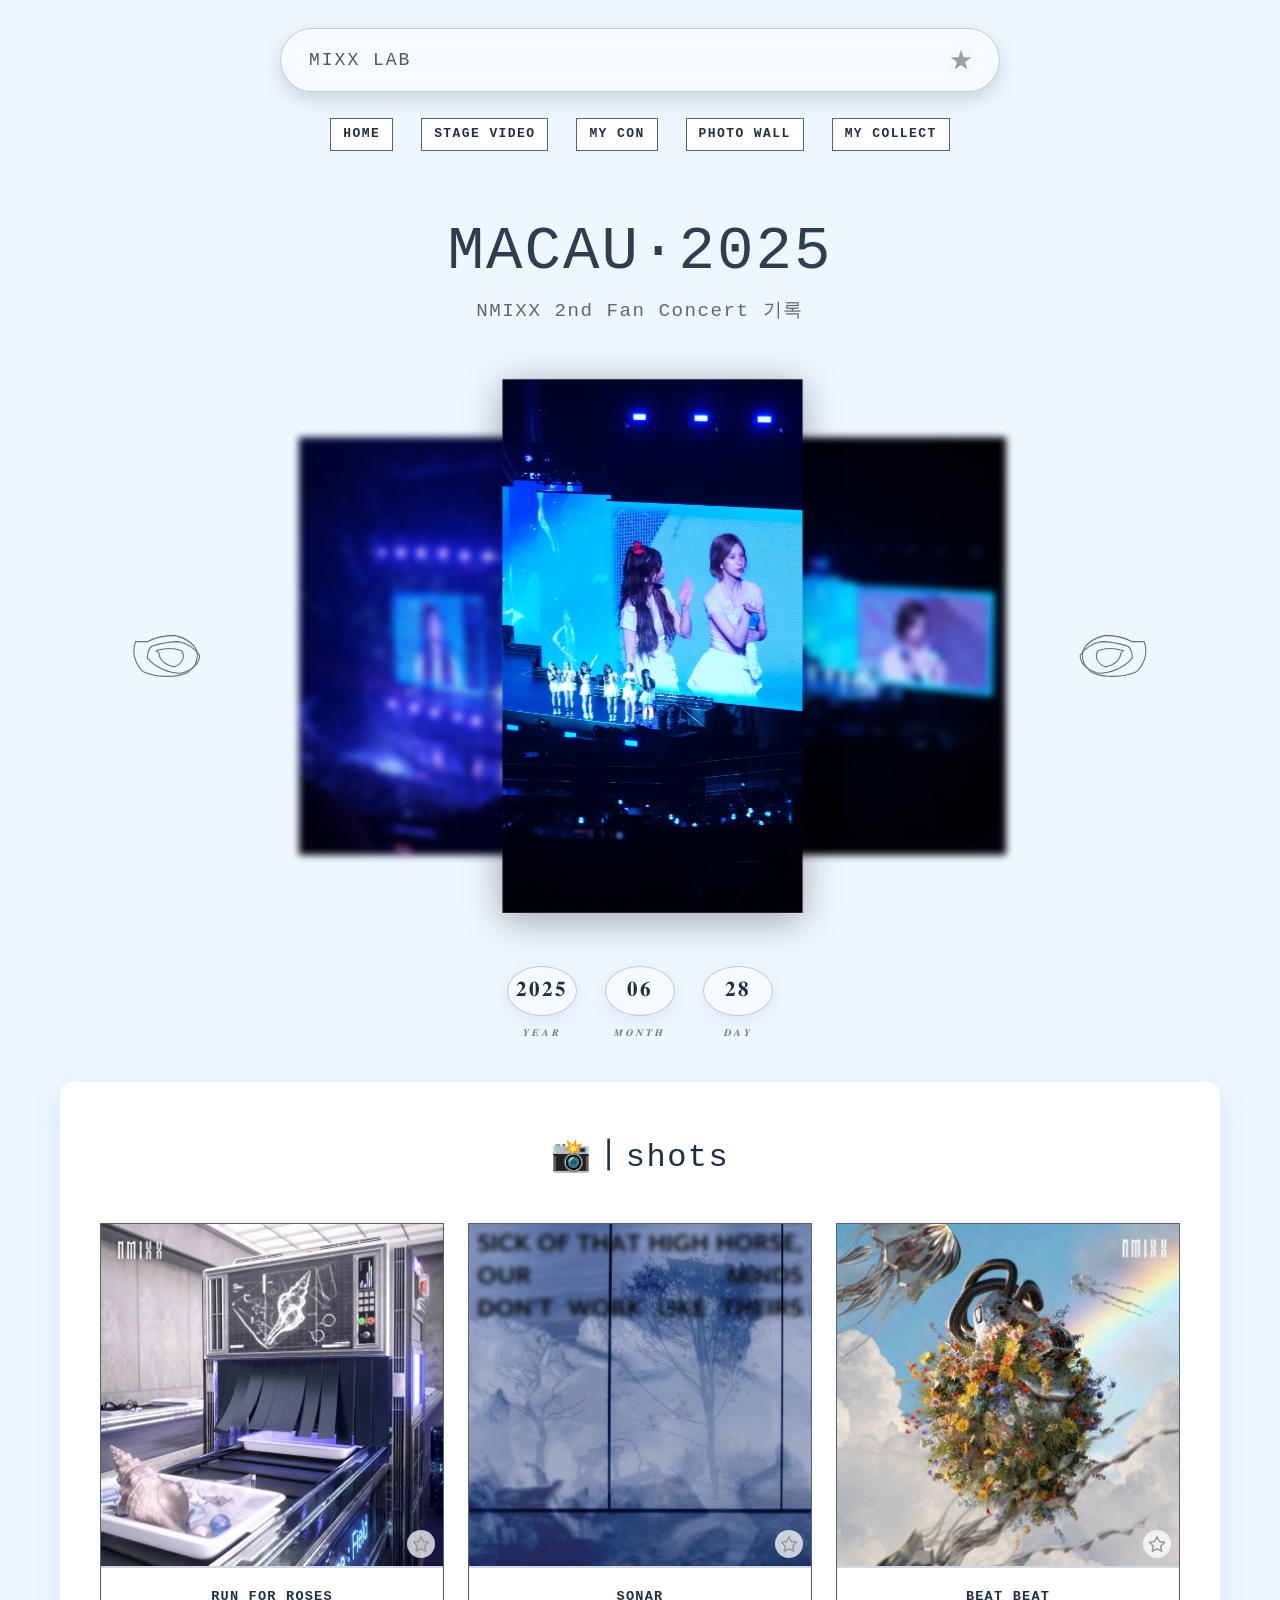
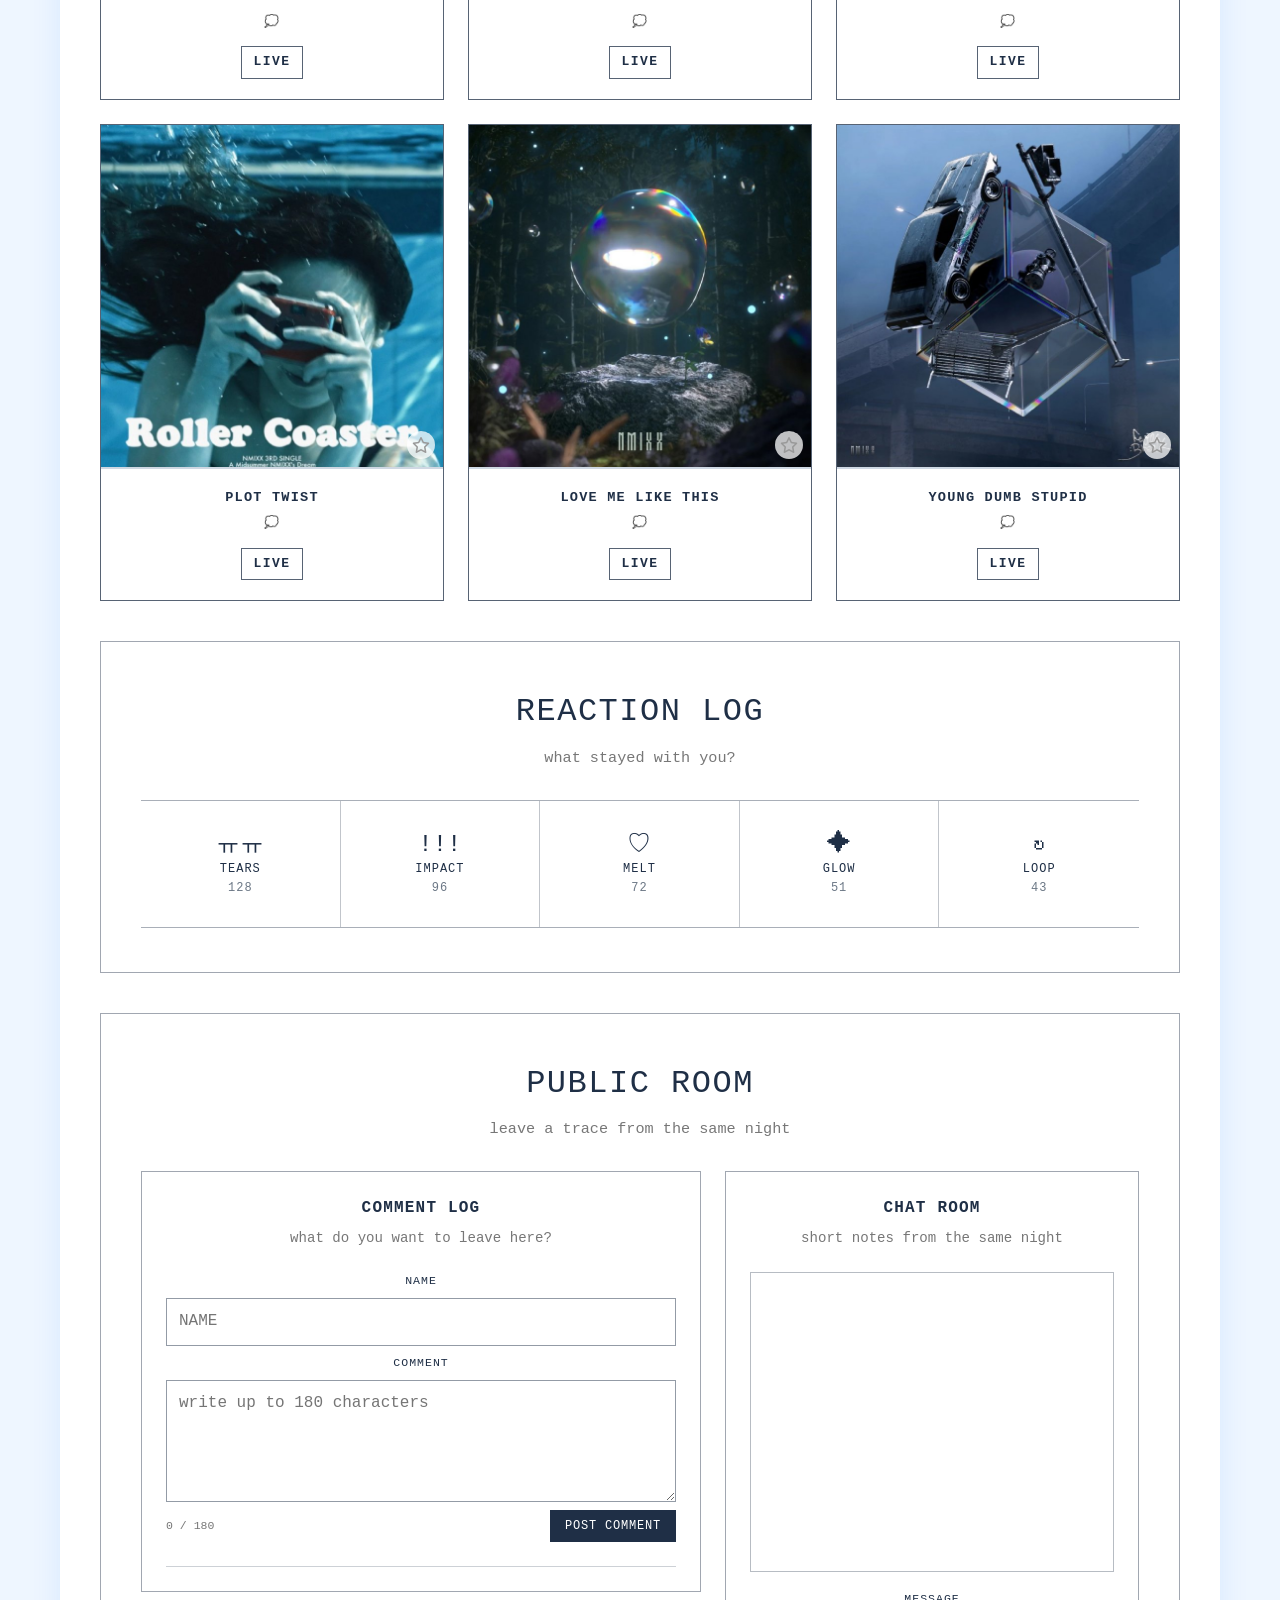
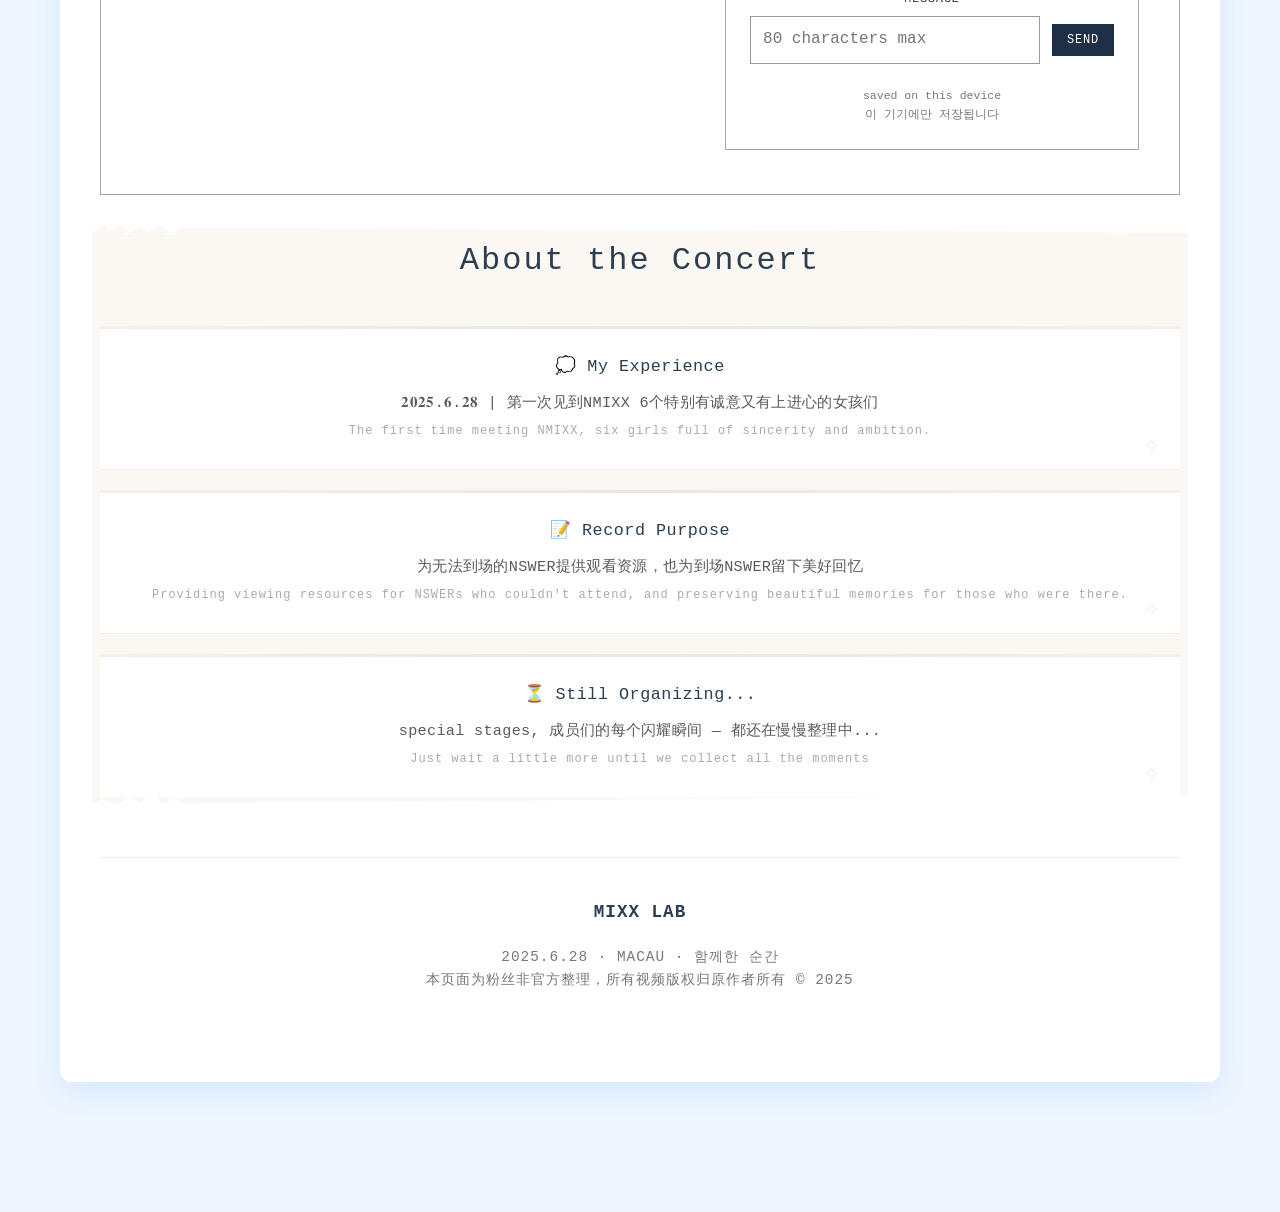
==== commit ed339883: "Add reaction log and public room" ====
--- a/index.html
+++ b/index.html
@@ -26,7 +26,7 @@
         <ul class="nav-menu">
             <li class="nav-item"><a href="#home" class="nav-link active" data-section="home">HOME</a></li>
             <li class="nav-item"><a href="#videos" class="nav-link" data-section="videos">STAGE VIDEO</a></li>
-<a href="#messageBoard" class="nav-link" data-section="messageBoard">MY CON</a>
+<a href="#reactionLog" class="nav-link" data-section="reactionLog">MY CON</a>
 <li class="nav-item"><a href="#photoWall" class="nav-link">PHOTO WALL</a></li>
 <!-- 新增收藏跳转按钮，无data-section，新开页面 -->
 <li class="nav-item"><a href="collect.html" class="nav-link" data-section="collect">MY COLLECT</a></li>
@@ -110,6 +110,7 @@
     <!-- 第1首：Run For Roses -->
     <div class="video-card">
         <div class="video-card-image">
+            <img src="images/0083znWegy1i87ccvegsoj33y83y84qr.jpg" alt="Run For Roses">
             <!-- 删除失效境外img，不再404报错 -->
 <button class="collect-btn-card" data-title="Run For Roses" onclick="collectVideo('Run For Roses',this)">                <i class="fa-regular fa-star"></i>
             </button>
@@ -124,6 +125,7 @@
     <!-- 第2首：Sonar -->
     <div class="video-card">
         <div class="video-card-image">
+            <img src="images/006YIJCWly1hzdvh4jt3cj30u00u0wi0.jpg" alt="Sonar">
 <button class="collect-btn-card" data-title="Sonar" onclick="collectVideo('Sonar',this)">                <i class="fa-regular fa-star"></i>
             </button>
         </div>
@@ -137,6 +139,7 @@
     <!-- 第3首：Beat Beat -->
     <div class="video-card">
         <div class="video-card-image">
+            <img src="images/006YIJCWgy1hx3dg3bb2aj30u00u00zy.jpg" alt="Beat Beat">
 <button class="collect-btn-card" data-title="Beat Beat" onclick="collectVideo('Beat Beat',this)">                <i class="fa-regular fa-star"></i>
             </button>
         </div>
@@ -150,6 +153,7 @@
     <!-- 第4首：Plot Twist -->
     <div class="video-card">
         <div class="video-card-image">
+            <img src="images/006YIJCWgy1hx3dg2srhbj30u00u0q6i.jpg" alt="Plot Twist">
 <button class="collect-btn-card" data-title="Plot Twist" onclick="collectVideo('Plot Twist',this)">                <i class="fa-regular fa-star"></i>
             </button>
         </div>
@@ -163,6 +167,7 @@
     <!-- 第5首：Love Me Like This -->
     <div class="video-card">
         <div class="video-card-image">
+            <img src="images/006YIJCWgy1hx3dg2fxmwj30u00u0jue.jpg" alt="Love Me Like This">
 <button class="collect-btn-card" data-title="Love Me Like This" onclick="collectVideo('Love Me Like This',this)">                <i class="fa-regular fa-star"></i>
             </button>
         </div>
@@ -176,6 +181,7 @@
     <!-- 第6首：Young Dumb Stupid -->
     <div class="video-card">
         <div class="video-card-image">
+            <img src="images/006YIJCWgy1hx3dg1myq8j30u00u0n0d.jpg" alt="Young Dumb Stupid">
 <button class="collect-btn-card" data-title="Young Dumb Stupid" onclick="collectVideo('Young Dumb Stupid',this)">                <i class="fa-regular fa-star"></i>
             </button>
         </div>
@@ -187,26 +193,55 @@
     </div>
 </div>
         
- <section class="msg-section" id="messageBoard">
-  <div class="section-header"><h2>留言区</h2></div>
-  <div class="msg-form">
-    <input id="userName" placeholder="你的昵称">
-    <textarea id="userMsg" placeholder="分享你的观演感受、饭拍、追星日常"></textarea>
-    <button onclick="submitMessage()">发布瞬间</button>
-  </div>
-  <div id="msgWrap"></div>
-</section>
-
-<button class="edit-tag-btn" onclick="document.getElementById('tagModal').style.display='flex'">修改我的追星标签</button>
-
-<section class="chat-room" id="chatRoom">
-  <div class="section-header"><h2>同好聊天室</h2></div>
-  <div class="chat-list" id="chatWrap"></div>
-  <div class="chat-input">
-    <input id="chatInput" placeholder="输入聊天内容">
-    <button onclick="sendRoomChat()">发送</button>
-  </div>
-</section>
+        <section class="reaction-section" id="reactionLog">
+            <div class="section-header">
+                <h2>REACTION LOG</h2>
+                <p>what stayed with you?</p>
+            </div>
+            <div class="reaction-list" id="reactionList" aria-label="Reaction log"></div>
+        </section>
+
+        <section class="public-room" id="publicRoom">
+            <div class="section-header">
+                <h2>PUBLIC ROOM</h2>
+                <p>leave a trace from the same night</p>
+            </div>
+            <div class="public-room-grid">
+                <section class="room-module comment-log" id="commentLog">
+                    <div class="room-module-header">
+                        <h3>COMMENT LOG</h3>
+                        <p>what do you want to leave here?</p>
+                    </div>
+                    <form class="room-form" id="commentForm">
+                        <label for="userName">NAME</label>
+                        <input id="userName" name="name" type="text" maxlength="40" autocomplete="nickname" placeholder="NAME" required>
+                        <label for="userMsg">COMMENT</label>
+                        <textarea id="userMsg" name="comment" maxlength="180" placeholder="write up to 180 characters" required></textarea>
+                        <div class="room-form-meta">
+                            <span id="commentCount">0 / 180</span>
+                            <button type="submit">POST COMMENT</button>
+                        </div>
+                    </form>
+                    <div class="comment-list" id="commentList" aria-live="polite"></div>
+                </section>
+
+                <section class="room-module chat-log" id="chatRoom">
+                    <div class="room-module-header">
+                        <h3>CHAT ROOM</h3>
+                        <p>short notes from the same night</p>
+                    </div>
+                    <div class="chat-list" id="chatWrap" aria-live="polite"></div>
+                    <form class="chat-input" id="chatForm">
+                        <label for="chatInput">MESSAGE</label>
+                        <div class="chat-compose">
+                            <input id="chatInput" name="message" type="text" maxlength="80" placeholder="80 characters max" required>
+                            <button type="submit">SEND</button>
+                        </div>
+                        <div class="room-storage-note">saved on this device<br>이 기기에만 저장됩니다</div>
+                    </form>
+                </section>
+            </div>
+        </section>
 
         <!-- 关于演出区域 -->
         <section class="about-section" id="about">
@@ -251,35 +286,5 @@
 
 <script src="js/main.js"></script>
 
-<div class="tag-modal" id="tagModal">
-  <div class="modal-mask" onclick="closeTagModal()"></div>
-  <div class="tag-card">
-    <h3>你的追星标签</h3>
-    <p class="tag-tip">勾选喜好，方便匹配同好NSWER</p>
-    <div class="tag-list">
-      <label class="tag-item">
-        <input type="checkbox" value="Kyujin">
-        <span>Kyujin</span>
-      </label>
-      <label class="tag-item">
-        <input type="checkbox" value="Sullyoon">
-        <span>Sullyoon</span>
-      </label>
-      <label class="tag-item">
-        <input type="checkbox" value="澳门演唱会">
-        <span>澳门场</span>
-      </label>
-      <label class="tag-item">
-        <input type="checkbox" value="饭拍爱好者">
-        <span>饭拍爱好者</span>
-      </label>
-    </div>
-    <div class="tag-btn-group">
-      <button class="tag-btn cancel" onclick="closeTagModal()">取消</button>
-      <button class="tag-btn confirm" onclick="saveTags();closeTagModal()">保存标签</button>
-    </div>
-  </div>
-</div>
-
 </body>
 </html>
--- a/css/style.css
+++ b/css/style.css
@@ -30,6 +30,7 @@
 
 html {
     scroll-behavior: smooth;
+    overflow-x: hidden;
 }
 
 /* =========================
@@ -175,9 +176,6 @@
     50%  { opacity: 1; box-shadow: 0 12px 32px rgba(0,0,0,0.14); transform: scale(1.01) translateY(-2px); }
     100% { opacity: 0.88; box-shadow: 0 8px 20px rgba(0,0,0,0.08); transform: scale(1) translateY(0); }
 }
-
-
-
 /* =========================
    ⑥ 第二行导航栏（HOME / VIDEO / ABOUT）
    对应 HTML：<nav class="main-nav">
@@ -1345,16 +1343,6 @@
     display: none !important;
 }
 
-/* 留言区样式 */
-.msg-section{margin:60px 0;}
-.msg-form{display:flex;flex-direction:column;gap:12;margin-bottom:30px}
-#userName,#userMsg{padding:10px;border:1px solid #eee;border-radius:6px}
-#userMsg{min-height:100px}
-.msg-form button{width:120px;padding:8px;background:#1f2f46;color:#fff;border:none;border-radius:4px}
-.msg-item{border:1px solid #eee;padding:15px;border-radius:8px;margin-bottom:12px}
-.msg-item h4{margin:0 0 6px}
-.msg-item span{font-size:12px;color:#999}
-
 .collect-btn-card {
   position: absolute;
   right: 8px;
@@ -1446,266 +1434,351 @@
     color:#ff4757;
 }
 
-
-
-/* 留言发布框背景 */
-.msg-form {
+/* Reaction log and public room */
+.video-card-image img {
+    display: block;
+    position: absolute;
+    inset: 0;
+    width: 100%;
+    height: 100%;
+    object-fit: cover;
+}
+
+.reaction-section,
+.public-room {
+    margin: 40px 0;
+    padding: 44px 40px;
+    background: rgba(255, 255, 255, 0.58);
+    border: 1px solid rgba(31, 47, 70, 0.42);
+    border-radius: 0;
+    box-shadow: none;
+}
+
+.reaction-section .section-header,
+.public-room .section-header {
+    margin-bottom: 30px;
+}
+
+.reaction-section .section-header h2,
+.public-room .section-header h2 {
+    margin-bottom: 8px;
+}
+
+.reaction-list {
+    display: grid;
+    grid-template-columns: repeat(5, minmax(0, 1fr));
+    border-top: 1px solid rgba(31, 47, 70, 0.38);
+    border-bottom: 1px solid rgba(31, 47, 70, 0.38);
+}
+
+.reaction-item {
+    position: relative;
+    display: flex;
+    min-width: 0;
+    min-height: 126px;
+    align-items: center;
+    justify-content: center;
+    gap: 5px;
+    flex-direction: column;
+    padding: 18px 12px;
+    color: #1f2f46;
+    background: rgba(255, 255, 255, 0.72);
+    border: 0;
+    border-right: 1px solid rgba(31, 47, 70, 0.28);
+    border-radius: 0;
+    font-family: 'Courier New', Consolas, monospace;
+    cursor: pointer;
+    transition: border-color 0.18s ease, background 0.18s ease;
+}
+
+.reaction-item:last-child {
+    border-right: 0;
+}
+
+.reaction-item:hover {
+    background: rgba(255, 255, 255, 0.88);
+}
+
+.reaction-item.selected {
+    background: rgba(255, 255, 255, 0.72);
+    box-shadow: inset 0 0 0 1px rgba(31, 47, 70, 0.58);
+}
+
+.reaction-symbol {
+    font-size: 1.5rem;
+    line-height: 1;
+}
+
+.reaction-label,
+.reaction-count {
+    font-size: 0.75rem;
+    letter-spacing: 1px;
+}
+
+.reaction-count {
+    color: #6b7785;
+}
+
+.reaction-plus-one {
+    position: absolute;
+    top: 12px;
+    opacity: 0;
+    transform: translateY(4px);
+    font-size: 0.75rem;
+    pointer-events: none;
+}
+
+.reaction-plus-one.is-visible {
+    animation: reaction-plus-one 0.85s ease-out forwards;
+}
+
+@keyframes reaction-plus-one {
+    0% { opacity: 0; transform: translateY(8px); }
+    25% { opacity: 1; }
+    100% { opacity: 0; transform: translateY(-14px); }
+}
+
+.public-room-grid {
+    display: grid;
+    grid-template-columns: minmax(0, 1.15fr) minmax(0, 0.85fr);
+    gap: 24px;
+    align-items: start;
+}
+
+.room-module {
+    min-width: 0;
+    padding: 24px;
+    background: rgba(255, 255, 255, 0.72);
+    border: 1px solid rgba(31, 47, 70, 0.42);
+    border-radius: 0;
+}
+
+.room-module-header {
+    margin-bottom: 22px;
+}
+
+.room-module-header h3 {
+    margin-bottom: 5px;
+    color: #1f2f46;
+    font-family: 'Courier New', Consolas, monospace;
+    font-size: 1rem;
+    letter-spacing: 1.2px;
+}
+
+.room-module-header p {
+    color: var(--text-light);
+    font-size: 0.88rem;
+}
+
+.room-form,
+.chat-input {
     display: flex;
     flex-direction: column;
+    gap: 8px;
+}
+
+.room-form label,
+.chat-input label {
+    color: #1f2f46;
+    font-family: 'Courier New', Consolas, monospace;
+    font-size: 0.72rem;
+    letter-spacing: 1px;
+}
+
+.room-form input,
+.room-form textarea,
+.chat-compose input {
+    width: 100%;
+    min-width: 0;
+    padding: 10px 12px;
+    color: #1f2f46;
+    background: rgba(255, 255, 255, 0.86);
+    border: 1px solid rgba(31, 47, 70, 0.48);
+    border-radius: 0;
+    font: inherit;
+}
+
+.room-form textarea {
+    min-height: 122px;
+    resize: vertical;
+}
+
+.room-form input:focus,
+.room-form textarea:focus,
+.chat-compose input:focus {
+    outline: 1px solid #1f2f46;
+    outline-offset: 1px;
+}
+
+.room-form-meta,
+.chat-compose {
+    display: flex;
+    align-items: center;
     gap: 12px;
-    margin-bottom: 30px;
-    padding: 20px;
-    border: 1px solid #ddd;
-    border-radius: 14px;
-    background: #f7f8fa;
-}
-.msg-form input, .msg-form textarea {
-    padding: 10px 14px;
-    border: 1px solid #ccc;
-    border-radius: 8px;
-    font-size: 14px;
-    background: #fff;
-}
-.msg-form textarea {
-    min-height: 100px;
-    resize: vertical;
-}
-.msg-form button {
-    width: fit-content;
-    padding: 8px 24px;
-    border: none;
+}
+
+.room-form-meta {
+    justify-content: space-between;
+}
+
+.room-form-meta span {
+    color: var(--text-light);
+    font-family: 'Courier New', Consolas, monospace;
+    font-size: 0.72rem;
+}
+
+.room-form button,
+.chat-compose button {
+    flex-shrink: 0;
+    padding: 8px 14px;
+    color: #fff;
     background: #1f2f46;
-    color: #fff;
-    border-radius: 20px;
+    border: 1px solid #1f2f46;
+    border-radius: 0;
+    font-family: 'Courier New', Consolas, monospace;
+    font-size: 0.75rem;
+    letter-spacing: 0.8px;
     cursor: pointer;
 }
 
-/* 留言动态卡片底色 */
-.msg-item {
-  border:1px solid #ddd;
-  padding:18px;
-  border-radius:12px;
-  margin-bottom:16px;
-  background: #f7f8fa;
-}
-.msg-item h4 {
-    margin: 0 0 8px 0;
+.room-form button:hover,
+.chat-compose button:hover {
+    background: #31445e;
+}
+
+.comment-list {
+    margin-top: 24px;
+    border-top: 1px solid rgba(31, 47, 70, 0.22);
+}
+
+.comment-item {
+    padding: 15px 0;
+    border-bottom: 1px solid rgba(31, 47, 70, 0.22);
+}
+
+.comment-meta,
+.chat-meta {
+    display: flex;
+    align-items: baseline;
+    gap: 10px;
+    min-width: 0;
     color: #1f2f46;
 }
-.msg-item span {
-    font-size: 12px;
-    color: #666;
-}
-.social-btn {
-  display:flex;
-  gap:10px;
-  margin-top:12px;
-}
-.social-btn button {
-  border:none;
-  padding:5px 12px;
-  border-radius:20px;
-  cursor:pointer;
-  font-size:13px;
-}
-.like-btn {background:#ffe6f0;}
-.reply-btn {background:#e6f0ff;}
-.share-btn {background:#f0ffe6;}
-
-/* 公共聊天室底色 */
+
+.comment-sequence,
+.comment-time,
+.chat-time {
+    color: var(--text-light);
+    font-family: 'Courier New', Consolas, monospace;
+    font-size: 0.7rem;
+}
+
+.comment-name,
+.chat-name {
+    overflow: hidden;
+    text-overflow: ellipsis;
+    white-space: nowrap;
+}
+
+.comment-body,
+.chat-body {
+    margin-top: 7px;
+    color: var(--text-dark);
+    font-size: 0.9rem;
+    overflow-wrap: anywhere;
+    white-space: pre-wrap;
+}
+
 .chat-list {
-    height: 220px;
+    height: 300px;
+    margin-bottom: 18px;
+    padding: 12px;
     overflow-y: auto;
-    border: 1px solid #ddd;
-    padding: 12px;
-    margin-bottom:10px;
-    background: #f7f8fa;
-}
+    background: rgba(255, 255, 255, 0.56);
+    border: 1px solid rgba(31, 47, 70, 0.32);
+}
+
 .chat-item {
-    margin: 4px 0;
-}
-.chat-input {
-    display: flex;
-    gap:8px;
-}
-.chat-input input {
-    flex:1;
-    padding:6px 10px;
-    border:1px solid #ccc;
-    border-radius:6px;
-}
-
-
-/* 同好匹配模块 */
-.match-section {
-  margin: 60px 0;
-}
-.match-open-btn {
-  border: 1px solid #1f2f46;
-  background: transparent;
-  color: #1f2f46;
-  padding: 10px 26px;
-  border-radius: 30px;
-  font-size: 14px;
-  cursor: pointer;
-  transition: 0.2s;
-}
-.match-open-btn:hover {
-  background: #1f2f46;
-  color: #fff;
-}
-
-/* 弹窗遮罩 */
-.match-modal {
-  display: none;
-  position: fixed;
-  inset: 0;
-  background: rgba(31, 47, 70, 0.7);
-  z-index: 9999;
-  align-items: center;
-  justify-content: center;
-}
-.match-card {
-  background: #f7f8fa;
-  width: 340px;
-  padding: 36px 28px;
-  border-radius: 16px;
-  border: 1px solid #ddd;
-}
-.match-card h3 {
-  margin: 0 0 6px;
-  color: #1f2f46;
-  font-weight: 500;
-}
-.match-desc {
-  font-size: 13px;
-  color: #666;
-  margin-bottom: 24px;
-}
-.match-user-box {
-  background: #fff;
-  padding: 20px;
-  border-radius: 10px;
-  min-height: 80px;
-  display: flex;
-  align-items: center;
-  justify-content: center;
-  text-align: center;
-  line-height: 1.6;
-}
-.match-btn-group {
-  display: flex;
-  gap: 10px;
-  margin-top: 26px;
-}
-.match-btn {
-  flex: 1;
-  padding: 9px 0;
-  border-radius: 24px;
-  border: none;
-  cursor: pointer;
-  font-size: 13px;
-}
-.match-btn.gray {
-  background: #e5e7eb;
-  color: #333;
-}
-.match-btn.dark {
-  background: #ddd;
-  color: #111;
-}
-.match-btn.main {
-  background: #1f2f46;
-  color: #fff;
-}
-
-
-/* 追星标签弹窗美化 */
-.tag-modal {
-  display: none;
-  position: fixed;
-  inset: 0;
-  z-index: 9999;
-  align-items: center;
-  justify-content: center;
-}
-.modal-mask {
-  position: absolute;
-  width: 100%;
-  height: 100%;
-  background: rgba(31, 47, 70, 0.65);
-}
-.tag-card {
-  position: relative;
-  background: #f7f8fa;
-  width: 360px;
-  padding: 32px 26px;
-  border-radius: 16px;
-  border: 1px solid #ddd;
-}
-.tag-card h3 {
-  margin: 0 0 6px;
-  color: #1f2f46;
-  font-weight: 500;
-}
-.tag-tip {
-  font-size: 13px;
-  color: #666;
-  margin-bottom: 24px;
-}
-.tag-list {
-  display: grid;
-  grid-template-columns: 1fr 1fr;
-  gap: 12px;
-  margin-bottom: 28px;
-}
-.tag-item {
-  display: flex;
-  align-items: center;
-  gap: 8px;
-  padding: 10px 12px;
-  border: 1px solid #d1d5db;
-  border-radius: 10px;
-  cursor: pointer;
-  transition: 0.2s;
-}
-.tag-item:hover {
-  border-color: #1f2f46;
-}
-.tag-item input:checked + span {
-  color: #1f2f46;
-  font-weight: 500;
-}
-.tag-btn-group {
-  display: flex;
-  gap: 10px;
-}
-.tag-btn {
-  flex: 1;
-  padding: 10px 0;
-  border-radius: 26px;
-  border: none;
-  font-size: 14px;
-  cursor: pointer;
-}
-.tag-btn.cancel {
-  background: #e5e7eb;
-  color: #333;
-}
-.tag-btn.confirm {
-  background: #1f2f46;
-  color: #fff;
-}
-
-.edit-tag-btn {
-  border: 1px solid #1f2f46;
-  background: transparent;
-  padding: 6px 16px;
-  border-radius: 20px;
-  cursor: pointer;
-  margin-bottom:16px;
-}
-.edit-tag-btn:hover {
-  background:#1f2f46;
-  color:#fff;
-}+    padding: 10px 0;
+    border-bottom: 1px solid rgba(31, 47, 70, 0.16);
+}
+
+.chat-item:last-child {
+    border-bottom: 0;
+}
+
+.room-storage-note {
+    margin-top: 14px;
+    color: var(--text-light);
+    font-size: 0.72rem;
+    line-height: 1.7;
+}
+
+@media (max-width: 768px) {
+    .reaction-section,
+    .public-room {
+        padding: 36px 30px;
+        margin: 30px 0;
+    }
+
+    .reaction-list {
+        grid-template-columns: repeat(5, minmax(86px, 1fr));
+        overflow-x: auto;
+    }
+
+    .reaction-item {
+        min-width: 86px;
+    }
+
+    .public-room-grid {
+        grid-template-columns: 1fr;
+    }
+}
+
+@media (max-width: 480px) {
+    .reaction-section,
+    .public-room {
+        padding: 30px 20px;
+        margin: 20px 0;
+    }
+
+    .reaction-section .section-header,
+    .public-room .section-header {
+        margin-bottom: 22px;
+    }
+
+    .reaction-list {
+        grid-template-columns: repeat(5, minmax(0, 1fr));
+        overflow-x: hidden;
+    }
+
+    .reaction-item {
+        min-width: 0;
+        min-height: 108px;
+        padding: 14px 8px;
+    }
+
+    .room-module {
+        padding: 18px;
+    }
+
+    .room-form-meta,
+    .chat-compose {
+        align-items: stretch;
+        flex-direction: column;
+    }
+
+    .room-form-meta button,
+    .chat-compose button {
+        width: 100%;
+    }
+}
+
+.video-card-image > img {
+    display: block !important;
+    width: 100%;
+    height: 100%;
+    object-fit: cover;
+    opacity: 1 !important;
+    visibility: visible !important;
+}
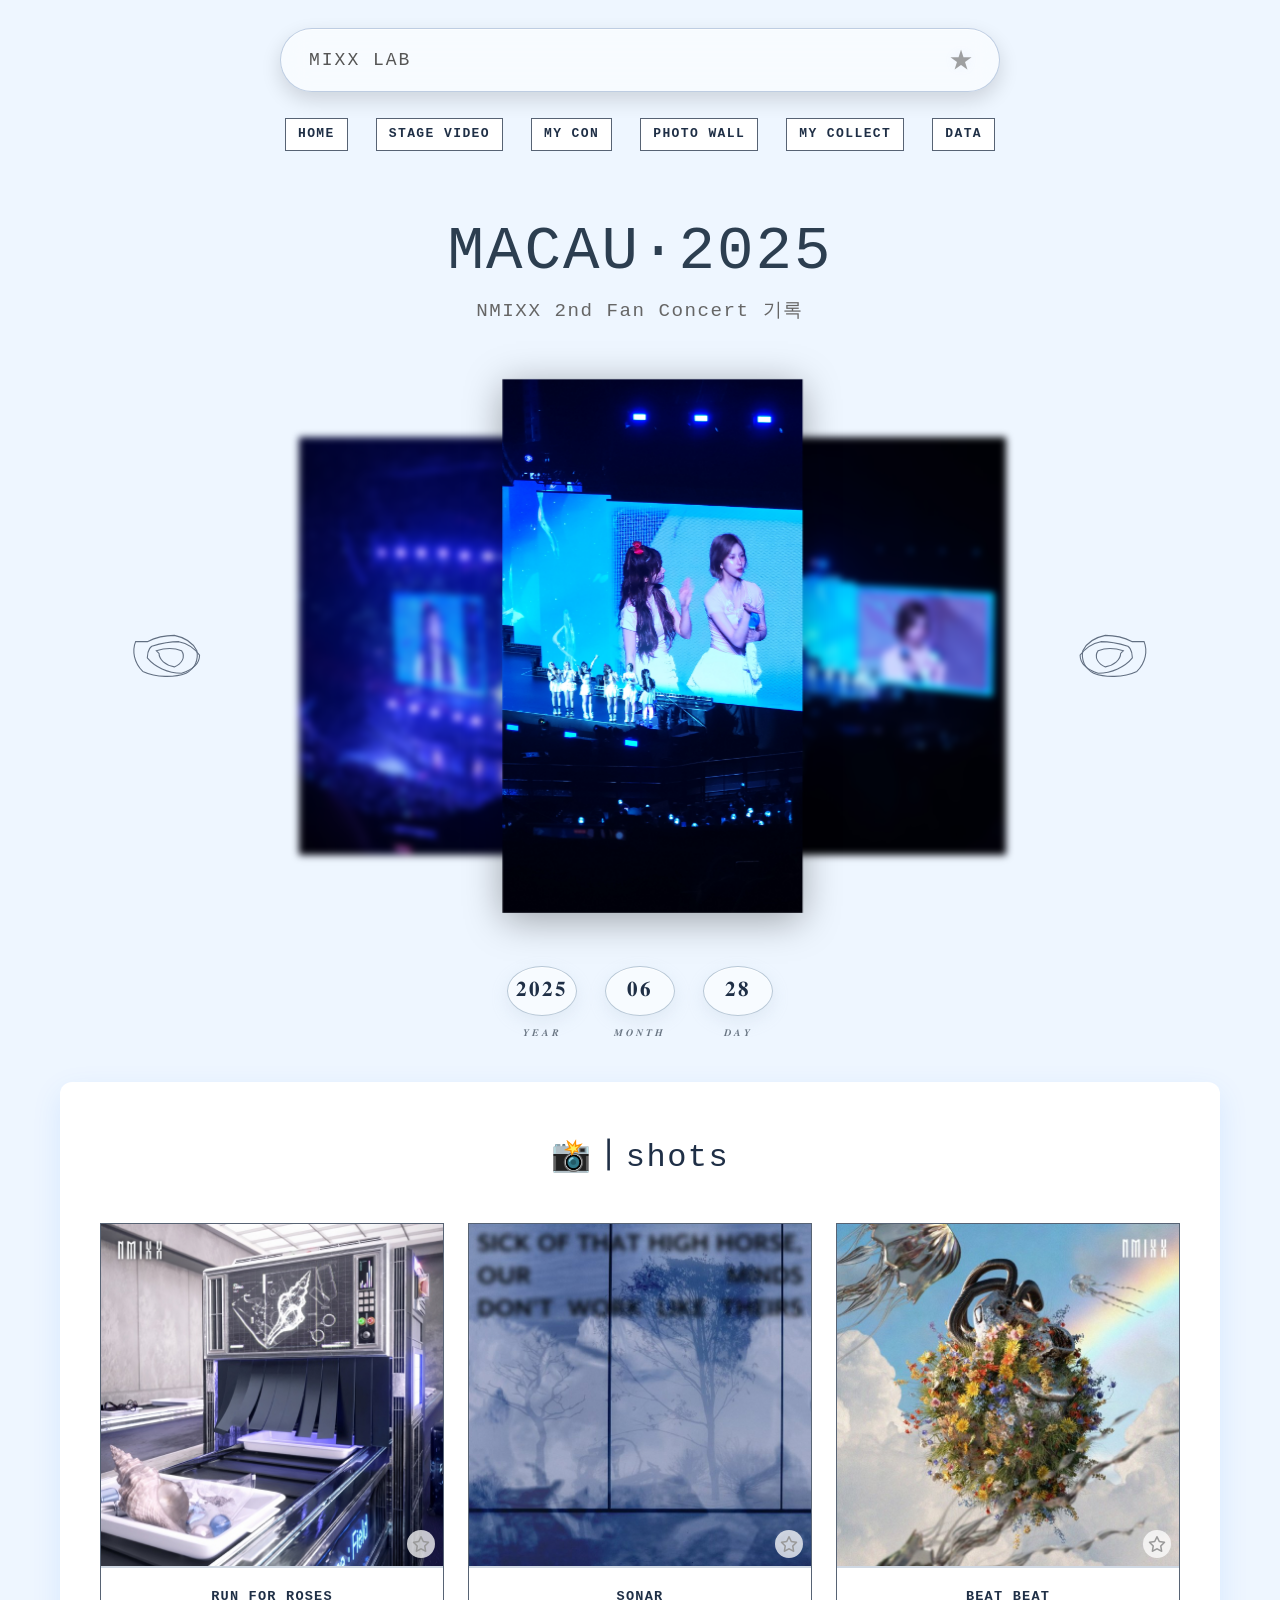
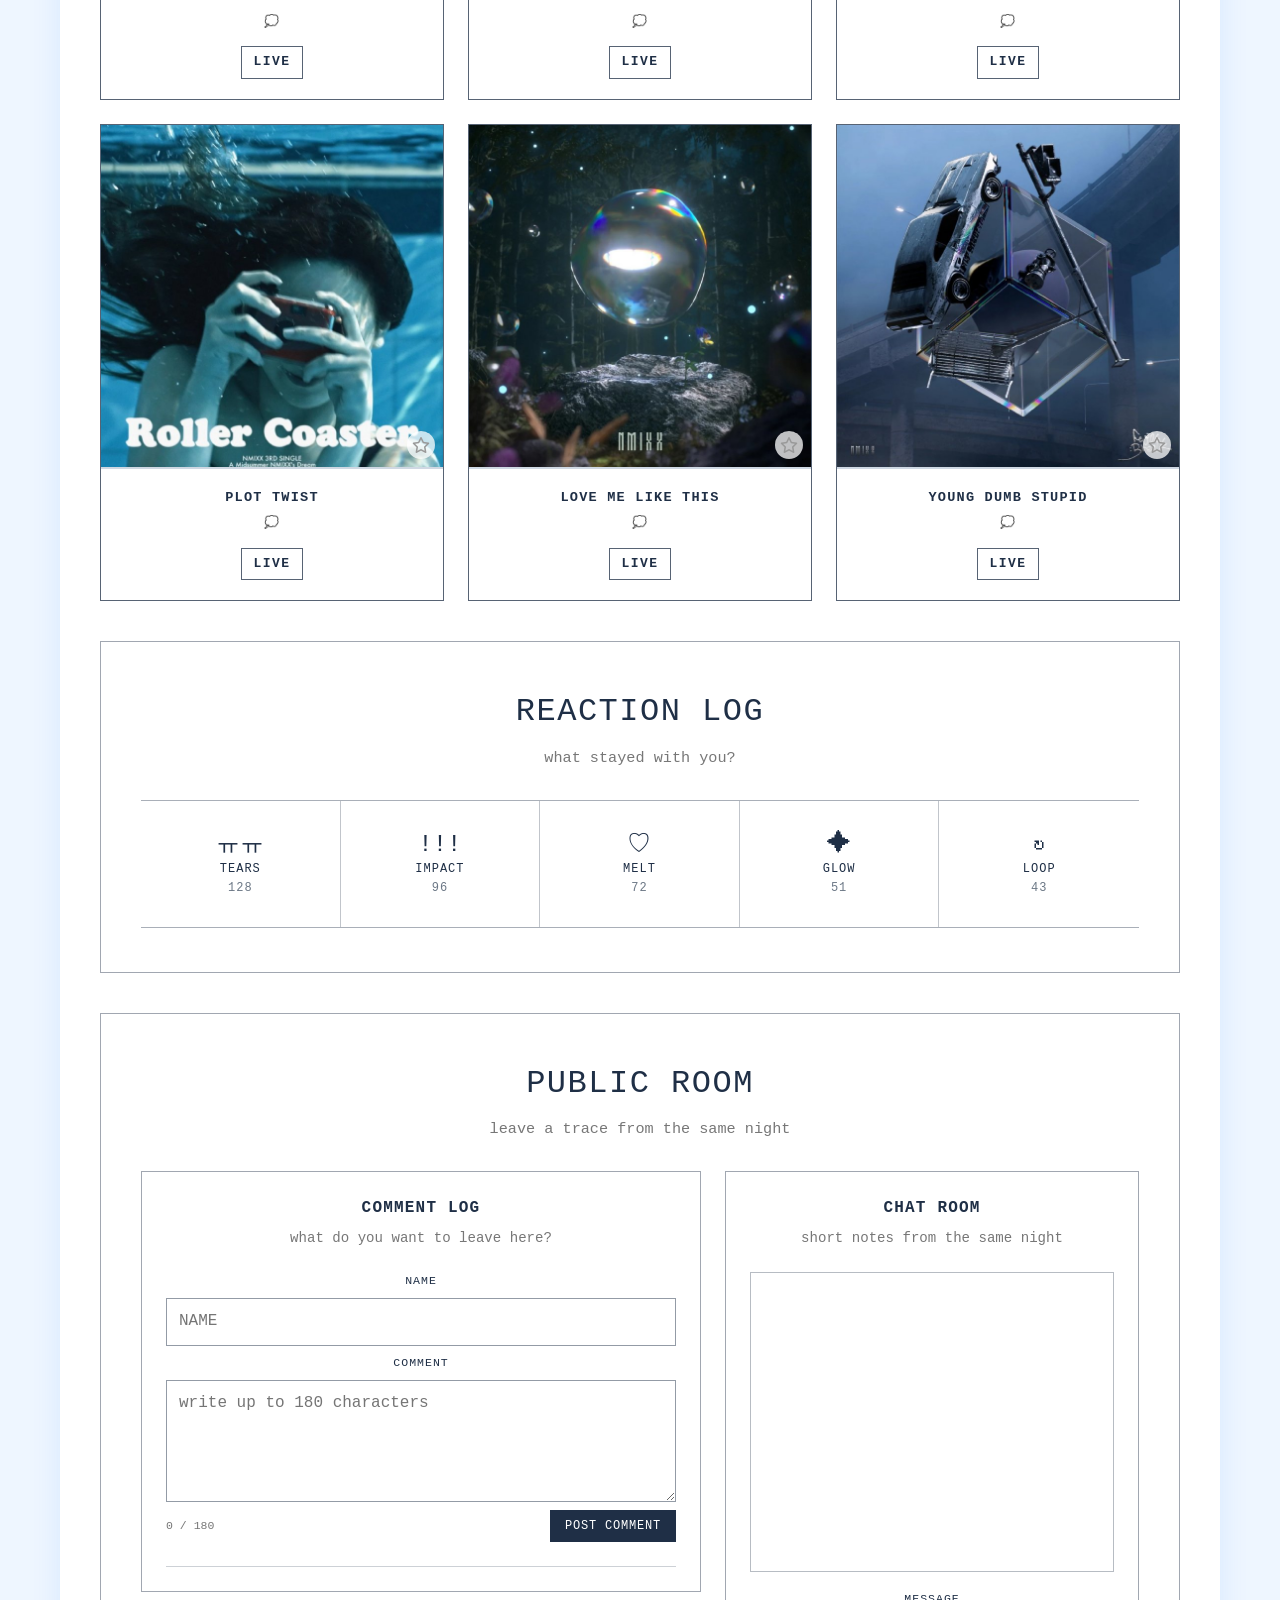
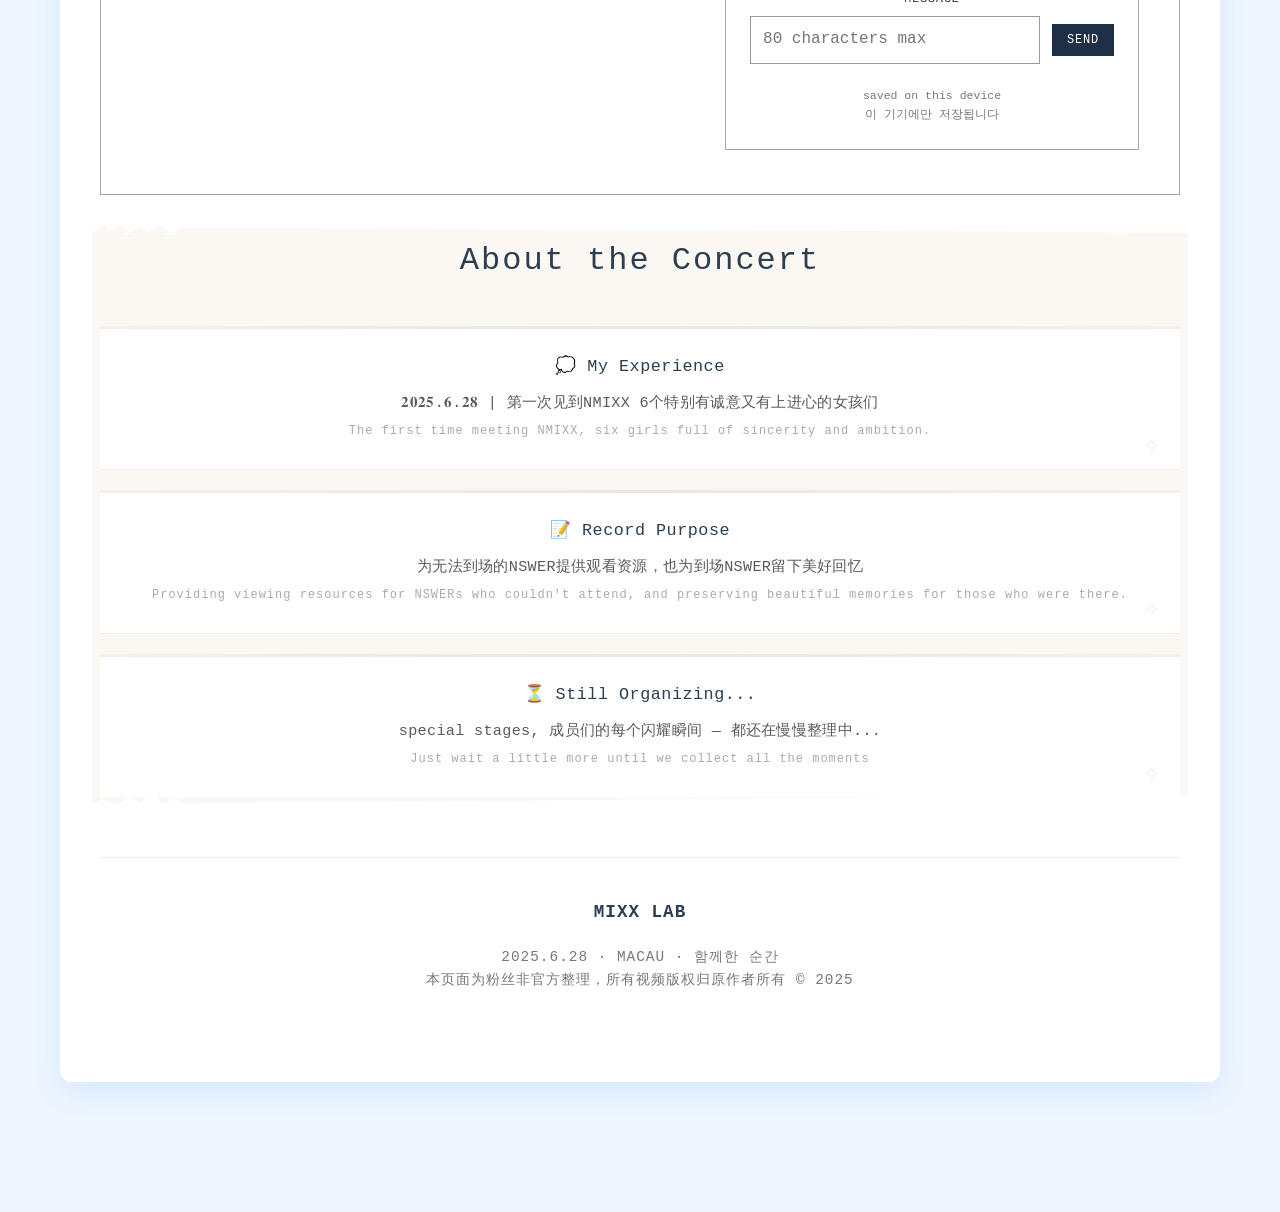
==== commit 20265ae3: "feat: 新增用户行为数据看板 data.html（聚合本机收藏/反应/评论/聊天，对口数据分析JD）" ====
--- a/index.html
+++ b/index.html
@@ -30,6 +30,8 @@
 <li class="nav-item"><a href="#photoWall" class="nav-link">PHOTO WALL</a></li>
 <!-- 新增收藏跳转按钮，无data-section，新开页面 -->
 <li class="nav-item"><a href="collect.html" class="nav-link" data-section="collect">MY COLLECT</a></li>
+<!-- 新增数据看板入口（独立页 data.html） -->
+<li class="nav-item"><a href="data.html" class="nav-link" data-section="data">DATA</a></li>
             </li>
         </ul>
     </div>
